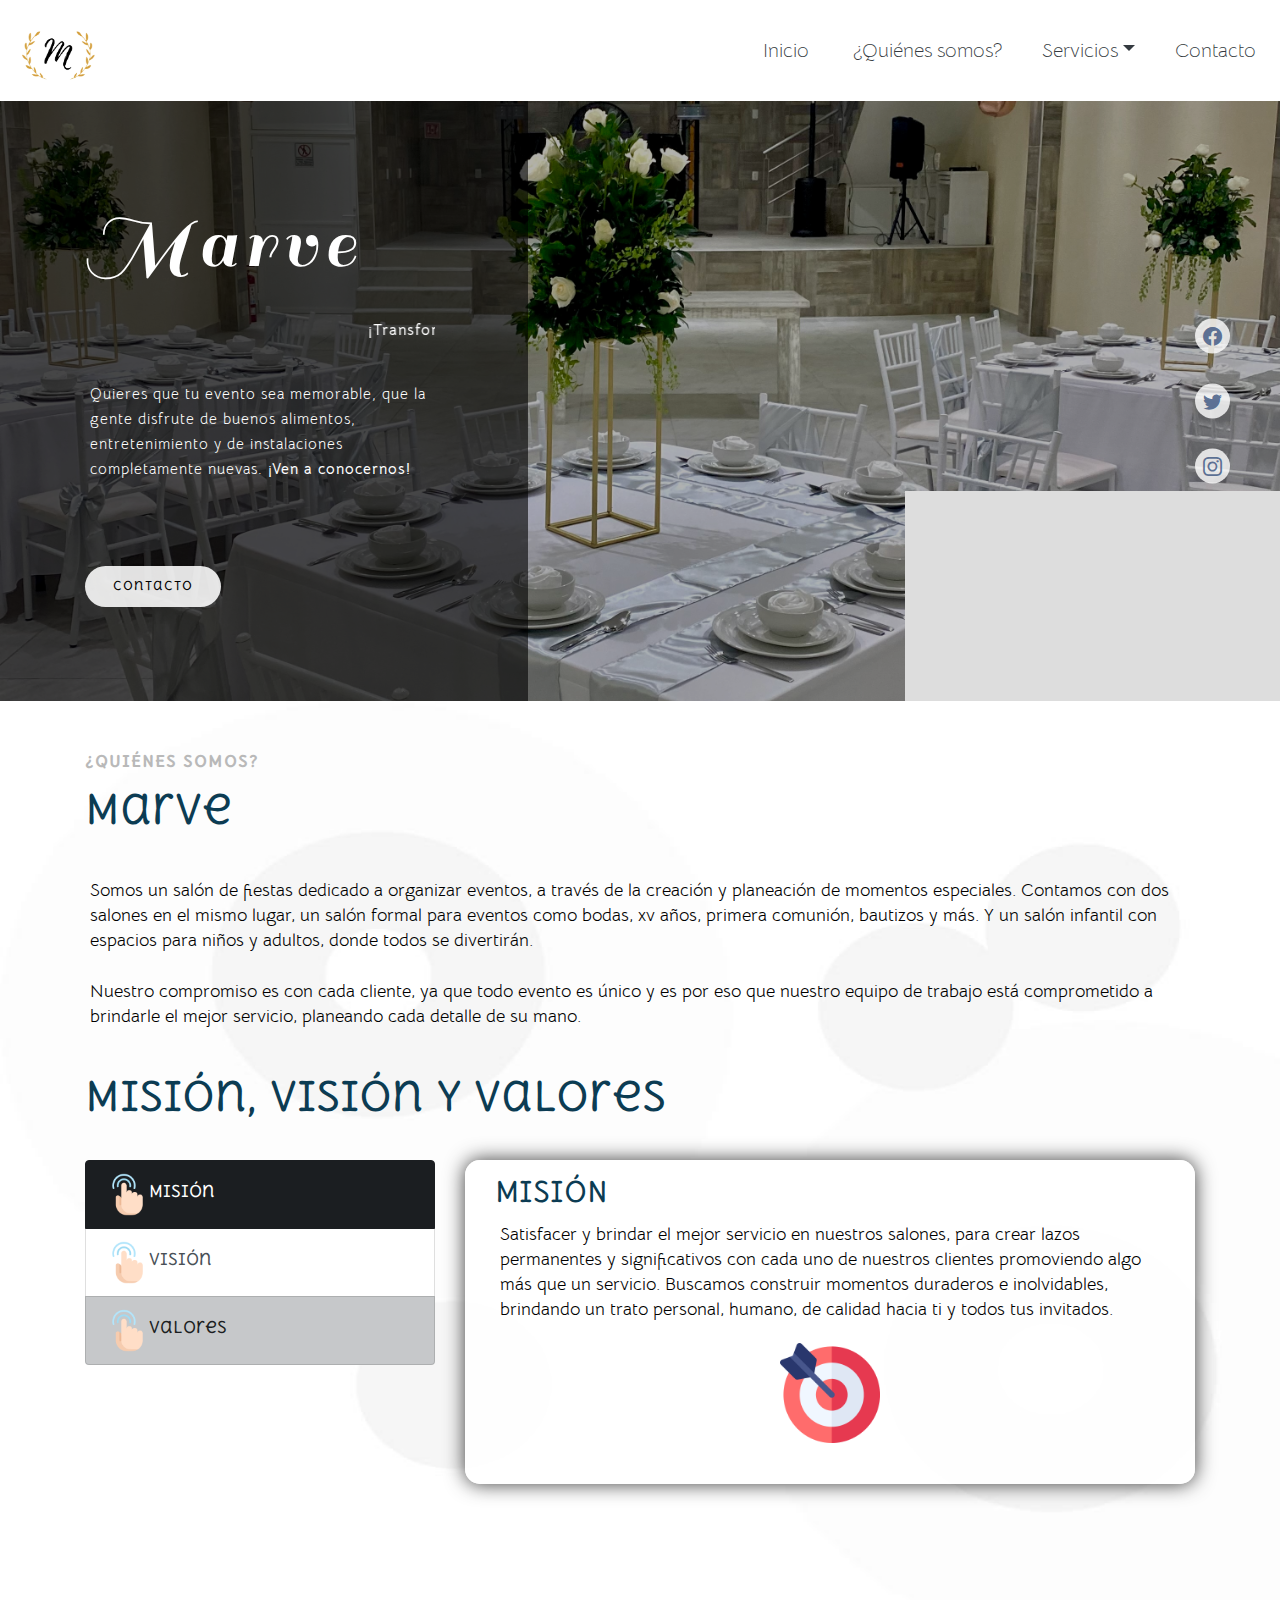
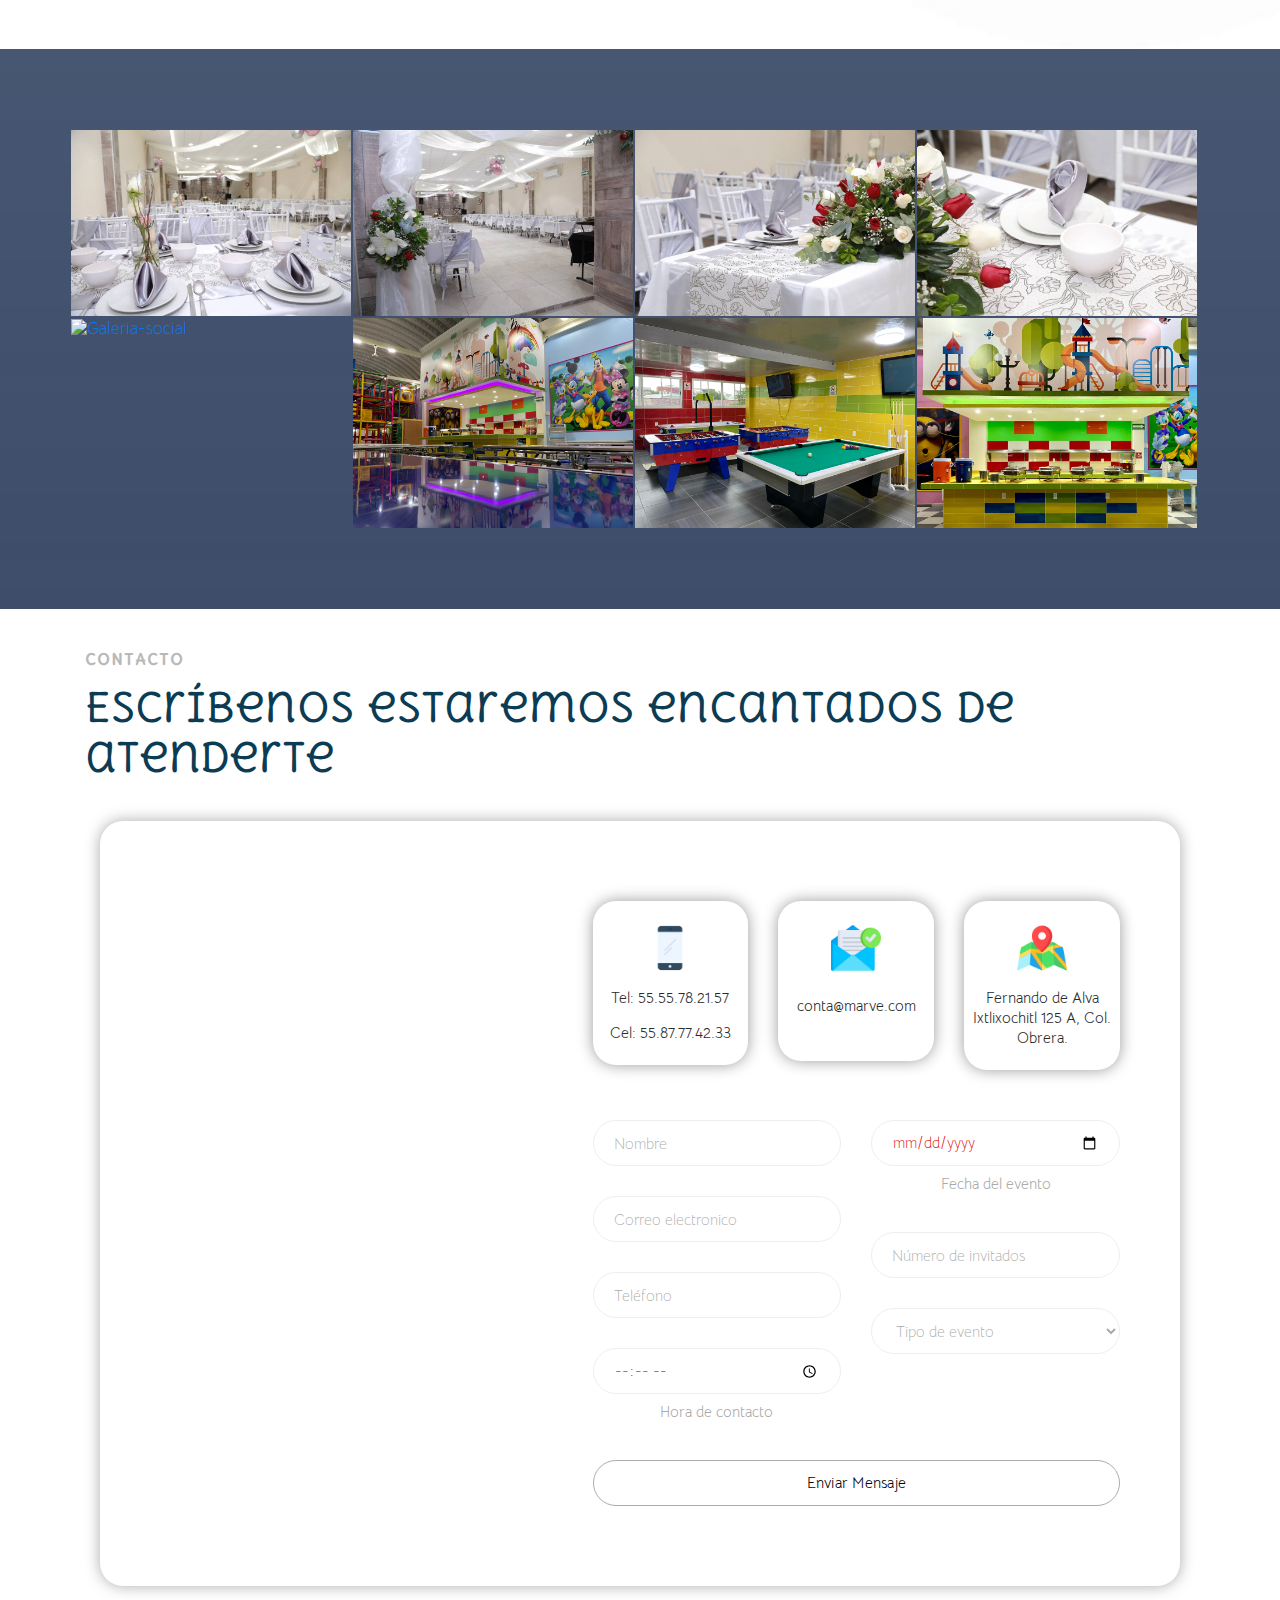
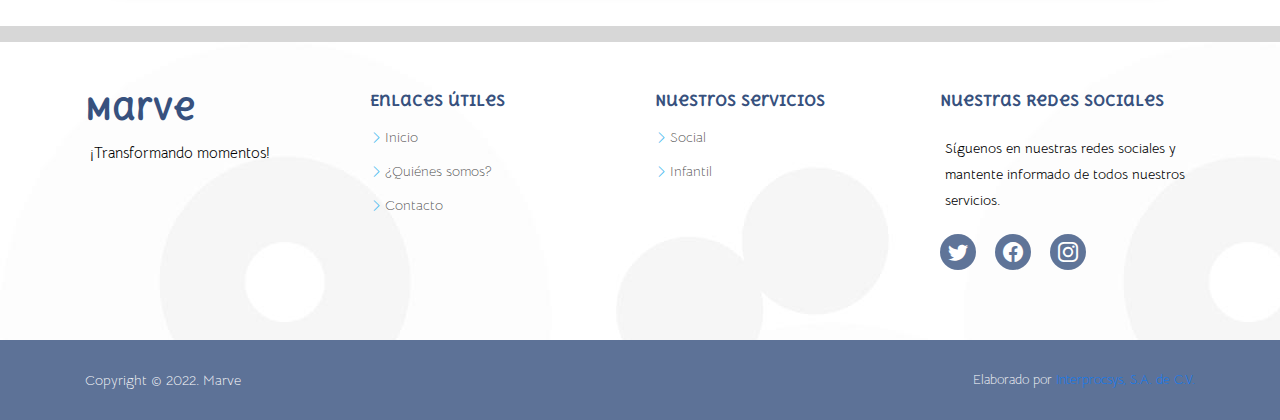
==== index.html @ a6e4fea1 "v1.0" ====
<!doctype html>
<html lang="en">
  <head>
    <!-- Required meta tags -->
    <meta charset="utf-8">
    <meta name="viewport" content="width=device-width, initial-scale=1, shrink-to-fit=no">
    <!-- Bootstrap CSS -->
    <link rel="stylesheet" href="https://maxcdn.bootstrapcdn.com/bootstrap/4.0.0/css/bootstrap.min.css" integrity="sha384-Gn5384xqQ1aoWXA+058RXPxPg6fy4IWvTNh0E263XmFcJlSAwiGgFAW/dAiS6JXm" crossorigin="anonymous">
    <!--CSS -->
    <link rel="stylesheet" href="./style.css" />
    <!-- Google Fonts -->
    <link href="https://fonts.googleapis.com/css2?family=Aldrich&family=Bellota+Text:ital,wght@1,300&display=swap" rel="stylesheet">
    <link href="https://fonts.googleapis.com/css2?family=Sail&display=swap" rel="stylesheet">
    <link href="https://fonts.googleapis.com/css2?family=Delius+Unicase&display=swap" rel="stylesheet">



    <!-- Iconos Bootstrap -->
  <link rel="stylesheet" href="https://cdn.jsdelivr.net/npm/bootstrap-icons@1.8.1/font/bootstrap-icons.css">

  <!-- Responsive CSS -->
  <link href="responsive.css" rel="stylesheet">

    <!-- favicon -->
    <link rel="shortcut icon" href="./images/logo_2.png">
  </head>
  <title>.:: MARVE SALONES DE EVENTOS ::.</title>
  <body>
         <!-- Empiza la home section -->
      <section  id="home">
<!-- Barra de navegación /sticky-top-->
          <div class="col-lg-12 ">
            <nav class="navbar fixed-top navbar-expand-lg">
                <a class="navbar-brand" href="#home"><img class="navbar-brand" src="images/logo_2.png" alt="logo"></a>
                <button class="navbar-toggler" type="button" data-toggle="collapse" data-target="#navbarSupportedContent" aria-controls="navbarSupportedContent" aria-expanded="false" aria-label="Toggle navigation">
                  <span class="navbar-toggler-icon text-dark"> <i class="bi bi-list"></i></span>
                </button>
                <div class="collapse navbar-collapse  " id="navbarSupportedContent">
                  <ul class="navbar-nav ml-auto ">
                    <li class="nav-item mx-0 mx-lg-1">
                      <a class="nav-link text-dark" href="#home">Inicio<span class="sr-only">(current)</span></a>
                    </li>
                    <li class="nav-item">
                      <a class="nav-link text-dark" href="#quienesomos">¿Qui&eacute;nes somos?</a>
                    </li>
                    <li class="nav-item dropdown">
                      <a class="nav-link dropdown-toggle text-dark" href="#" id="navbarDropdown" role="button" data-toggle="dropdown" aria-haspopup="true" aria-expanded="false">Servicios</a>
                      <div class="dropdown-menu" aria-labelledby="navbarDropdown">
                          <a class="dropdown-item" href="social.html">Social</a>
                          <a class="dropdown-item" href="infantil.html">Infantiles</a>
                      </div>
                  </li>
                      <li class="nav-item">
                        <a class="nav-link text-dark" href="#contacto">Contacto</a>
                      </li>
                      <!-- <li class="nav-item">
                        <a class="nav-link text-dark" href="#galeria">Galer&iacute;a</a>
                      </li>  -->
            
                  </ul>
                </div>
              </nav>
          </div>
    </div><br><br><br><br><br>

<!----------------------------
  HOME
------------------------------> 

<section class="marve-hero-area" id="home">
    <!-- redes sociales Info -->
    <div class="welcome-social-info">
        <a href="#"><i class="bi bi-facebook"></i> </a> 
        <a href="#"><i class="bi bi-twitter"></i></a>
        <a href="#"><i class="bi bi-instagram"></i></a>

    </div>
    <!-- Marve -->
        <div class="single-hero-slides bg-img" style="background-image: url(images//IMG_5023\ 2.JPG)">
            <div class="container h-100">
                <div class="row h-100 align-items-center">
                    <div class="col-11 col-md-6 col-lg-4">
                        <div class="hero-content">
                            <h2>Marve</h2>
                            <marquee>
                              <p class="mb-4"><b>¡Transformando momentos!</b></p>
                            </marquee>
                            <p>Quieres que tu evento sea memorable, que la gente disfrute de buenos alimentos, entretenimiento y de instalaciones completamente nuevas. <b>¡Ven a conocernos!</b></p>
                            <div class="btn-group">
                              <a href="#contacto" class="btn-get-started scrollto">Contacto</a> 
                            </div>
                        </div>
                    </div>
                </div>
            </div>
            <!-- Slider Nav -->
            <div class="hero-slides-nav bg-img" style="background-image: url(images/IMG_7229.JPG);" id="quienesomos"></div>
        </div>
</section>
<!-- ****** End Marve ****** -->


<!----------------------------
  ¿QUIENES SOMOS?
------------------------------>

<section class="about-page spad">
  <div class="hero-container container">
    <div class="row">
          <div class="col-lg-12 col-md-12">
              <div class="about__text about__page__text">
                  <div class="section-title">
                    <span>¿Quiénes Somos?</span>
                      <h2>Marve
                      </h2>
                  </div>
                  <div class="about__para__text">
                      <p>Somos un salón de fiestas dedicado a organizar eventos, a través de la creación y planeación de momentos especiales. Contamos con dos salones en el mismo lugar, un salón formal para eventos como bodas, xv años, primera comunión, bautizos y más. Y un salón infantil con espacios para niños y adultos, donde todos se divertirán.</p>
                      <p>
                        Nuestro compromiso es con cada cliente, ya que todo evento es único y es por eso que nuestro equipo de trabajo está comprometido a brindarle el mejor servicio, planeando cada detalle de su mano.
                        </p>
                    </div>
              </div><br>
              <div class="section-title">
                <h2>Misión, Visión y Valores
                </h2>
            </div>
        
          </div>
                      <div class="col-lg-12 col-md-12 col-sm-12">
                          <div class="services__item">
                              <div class="row">
                                <div class="col-4">
                                  <div class="list-group" id="list-tab" role="tablist">
                                    <a class="list-group-item list-group-item-action active list-group-item-dark" id="list-profile-list" data-toggle="list" href="#list-profile" role="tab" aria-controls="profile"><img class="img-about" src="images/Quienes somos/3162533.png">Misión </a>
                                    <a class="list-group-item list-group-item-action" id="list-messages-list" data-toggle="list" href="#list-messages" role="tab" aria-controls="messages"><img class="img-about" src="images/Quienes somos/3162533.png">Visión</a>
                                    <a class="list-group-item list-group-item-action list-group-item-dark" id="list-settings-list" data-toggle="list" href="#list-settings" role="tab" aria-controls="settings"> <img class="img-about" src="images/Quienes somos/3162533.png">Valores</a>
                                  </div>
                                </div>
                                <div class="col-8">
                                  <div class="tab-content" id="nav-tabContent">
                                    <div class="tab-pane fade show active" id="list-profile" role="tabpanel" aria-labelledby="list-profile-list"><h2>MISIÓN</h2><p> Satisfacer y brindar el mejor servicio en nuestros salones, para crear lazos permanentes y significativos con cada uno de nuestros clientes promoviendo algo más que un servicio. Buscamos construir momentos duraderos e inolvidables, brindando un trato personal, humano, de calidad hacia ti y todos tus invitados.</p><img class="img-info" src="images/Quienes somos/Misión.png"></p></div>
                                    <div class="tab-pane fade" id="list-messages" role="tabpanel" aria-labelledby="list-messages-list"><h2>VISIÓN</h2><p>Colocar nuestro negocio como uno de los salones de eventos de mayor reconocimiento de la zona, con un crecimiento continuo y desarrollo continuó, otorgando la mejor calidad en nuestros servicios.</p><img class="img-info" src="images/Quienes somos/Visión.png"></p></div>
                                    <div class="tab-pane fade" id="list-settings" role="tabpanel" aria-labelledby="list-settings-list"><h2>VALORES</h2><p>Es nuestra parte primordial y siempre teniéndolos presentes para la satisfacción del cliente brindándole en todo momento nuestros principios, los cuales son:
                                      <ul>
                                        <li>Honestidad.</li>
                                        <li>Innovación</li>
                                        <li>Compromiso</li>
                                        <li>Respeto</li>
                                      </ul>
                                      <img class="img-info" src="images/Quienes somos/Valores.png"></p>
                                    </div>
                                  </div>
                                </div>
                              </div>
                          </div>
                      </div>
                      
                  </div>
              </div>
          </div>
      </div>
  </div>
</section>
           <!----------------------------
            GALERIA DE IMAGENES      
      ------------------------------>
            <section id="ctas" class="ctas">
              <div class="container">
                <div class="row">
                  
              <div class="img">
              <a target="_blank" href="images/Galería social/Galería_3.jpg" width="600" height="400">
                <img src="images/Galería social/Galería_3.jpg" alt="Galeria-social" >
              </a>
            </div>
            
            <div class="img">
              <a target="_blank" href="images/Galería social/Galería_4.jpg" width="600" height="400">
                <img src="images/Galería social/Galería_4.jpg" alt="Galeria-social" >
              </a>
            </div>
            
            <div class="img">
              <a target="_blank" href="images/Galería social/Galería_1.jpg" width="600" height="400">
                <img src="images/Galería social/Galería_1.jpg" alt="Galeria-socia" >
              </a>
            </div>
            
            <div class="img">
              <a target="_blank" href="images/Galería social/Galería_2.jpg" width="600" height="400">
                <img src="images/Galería social/Galería_2.jpg" alt="Galeria-social"  >
              </a>
            </div>
            
            <div class="img">
              <a target="_blank" href="images/kids/Galería_3.JPG">
                <img src="images/kids/Galería_3.JPG" alt="Galeria-social" >
              </a>
            </div>
            
            <div class="img">
              <a target="_blank" href="images/kids/Galería_4.JPG">
                <img src="images/kids/Galería_4.JPG" alt="Galeria-social" >
              </a>
            </div>
            
            <div class="img">
              <a target="_blank" href="images/kids/Galería_5.JPG">
                <img src="images/kids/Galería_5.JPG" alt="Galeria-social" >
              </a>
            </div>
            
            <div class="img">
              <a target="_blank" href="images/kids/Galería_7.JPG">
                <img src="images/kids/Galería_7.JPG" alt="Galeria-social" id="contacto" >
              </a>
            </div>

            </section><br><br>
            <!-- End Cta Section -->


<!----------------------------
  CONTACTO 
------------------------------>

<section >
  <div class="contact-us section">

    <div class="container">
      <div class="row">
          <div class="col-lg-12 col-md-12">
              <div class="about__text about__page__text">
                  <div class="section-title">
                    <span>Contacto</span>
                      <h2>Escríbenos estaremos encantados de atenderte
                      </h2>
                  </div></div>
      
      <div class="col-lg-12 wow fadeInUp" data-wow-duration="0.5s" data-wow-delay="0.25s">
        <form id="contact" action="" method="post">
          <div class="row">
            <div class="col-lg-5">
              <div id="map">
                <iframe src="https://www.google.com/maps/embed?pb=!1m14!1m8!1m3!1d15051.338320625704!2d-99.1367501!3d19.419552!3m2!1i1024!2i768!4f13.1!3m3!1m2!1s0x0%3A0x18754e8148a56e81!2sSal%C3%B3n%20Marve!5e0!3m2!1ses-419!2smx!4v1647029305406!5m2!1ses-419!2smx" width="100%" height="636px" frameborder="0" style="border:0" allowfullscreen ></iframe>
              </div>
            </div>
            <div class="col-lg-7">
              <div class="fill-form">
                <div class="row">
                  <div class="col-lg-4">
                    <div class="info-post">
                      <div class="icon">
                        <img src="images/Contacto/celular.png">
                        <a>Tel: 55.55.78.21.57</a>
                        <a href="#">Cel: 55.87.77.42.33</a>

                      </div>
                    </div>
                  </div>
                  <div class="col-lg-4">
                    <div class="info-post">
                      <div class="icon">
                        <img src="images/Contacto/correo.png" alt="">
                        <p><a href="mailto:contact@marve.com">conta@marve.com</a></p>
                      </div>
                    </div>
                  </div>
                  <div class="col-lg-4">
                    <div class="info-post">
                      <div class="icon">
                        <img src="images/Contacto/ubicacion.png" alt="">
                        <a>Fernando de Alva Ixtlixochitl 125 A, Col. Obrera.</a>
                      </div>
                    </div>
                  </div>
                  <div class="col-lg-6">
                    <fieldset>
                      <input type="name" name="name" id="name" placeholder="Nombre" autocomplete="on" required>
                    </fieldset>
                    <fieldset>
                      <input type="text" name="email" id="email" pattern="[^ @]*@[^ @]*" placeholder="Correo electronico" required="">
                    </fieldset>
                    <fieldset>
                      <input type="tel" name="tel" id="tel" placeholder="Teléfono" autocomplete="on" required>
                    </fieldset>
                    <fieldset>
                      <input type="time" name="time" id="time" required>
                      <label>Hora de contacto </label> 
                    </fieldset>
                  </div>
                  <div class="col-lg-6">
                    <fieldset>                
                        <input type="date" name="date" id="date"  required>
                       <label>Fecha del evento </label> 
                    </fieldset>
                    <fieldset>
                      <input type="number" name="number" id="numbre" placeholder="Número de invitados"  min="10" max="500" autocomplete="on" required>
                    </fieldset>
                    <fieldset>
                      <select name="evento">
                        <!-- Opciones de la lista -->
                        <option value="0" selected>Tipo de evento</option>
                        <option value="1">Social</option> 
                        <option value="2">Infantil</option>
                      </select>                    </fieldset>
                  </div>
                  <div class="col-lg-12">
                    <fieldset>
                      <button type="submit" id="form-submit" class="main-button ">Enviar Mensaje</button>
                    </fieldset>
                  </div>
                </div>
              </div>
            </div>
          </div>
        </form>
      </div>
    </div>
  </div>
</div>
</section><br><br>
<!--  Contacto end-->



<section id="cinta" class="cinta">
</section>


    <!-- ======= Footer ======= -->
    <footer id="footer">
  
      <div class="footer-top">
        <div class="container">
          <div class="row">
  
            <div class="col-lg-3 col-md-6 footer-contact">
              <h3>Marve</h3>
              <p>
                ¡Transformando momentos!
              </p>
            </div>
  
            <div class="col-lg-3 col-md-6 footer-links">
              <h4>Enlaces útiles</h4>
              <ul>
                <li><i class="bi bi-chevron-right"></i> <a href="#">Inicio</a></li>
                <li><i class="bi bi-chevron-right"></i> <a href="#">¿Quiénes somos?</a></li>
                <li><i class="bi bi-chevron-right"></i> <a href="#">Contacto</a></li>
              </ul>
            </div>
  
            <div class="col-lg-3 col-md-6 footer-links">
              <h4>Nuestros Servicios</h4>
              <ul>
                <li><i class="bi bi-chevron-right"></i> <a href="social.html">Social</a></li>
                <li><i class="bi bi-chevron-right"></i> <a href="infantil.html">Infantil</a></li>
              </ul>
            </div>
  
            <div class="col-lg-3 col-md-6 footer-links">
              <h4>Nuestras Redes Sociales</h4>
              <p><small>Síguenos en nuestras redes sociales y mantente informado de todos nuestros servicios.</small></p>
              <div class="social-links mt-1">
                <a href="#" class="twitter"><i class="bi bi-twitter"></i></a>
                <a href="#" class="facebook"><i class="bi bi-facebook"></i></a>
                <a href="#" class="instagram"><i class="bi bi-instagram"></i></a>
              </div>
            </div>
  
          </div>
        </div>
      </div>
  
      <div class="container footer-bottom clearfix">
        <div class="copyright">
          Copyright &copy; 2022. Marve
        </div>
        <div class="credits">
          Elaborado por <a href="http://www.interprocsys.com" target="_blank">Interprocsys, S.A. de C.V.
        </div>     
      
      </div>
    </footer>

<!-- Final footer-->

    <!-- Optional JavaScript -->
    <!-- jQuery first, then Popper.js, then Bootstrap JS -->
    
    <script src="https://code.jquery.com/jquery-3.2.1.slim.min.js" integrity="sha384-KJ3o2DKtIkvYIK3UENzmM7KCkRr/rE9/Qpg6aAZGJwFDMVNA/GpGFF93hXpG5KkN" crossorigin="anonymous"></script>
    <script src="https://cdnjs.cloudflare.com/ajax/libs/popper.js/1.12.9/umd/popper.min.js" integrity="sha384-ApNbgh9B+Y1QKtv3Rn7W3mgPxhU9K/ScQsAP7hUibX39j7fakFPskvXusvfa0b4Q" crossorigin="anonymous"></script>
    <script src="https://maxcdn.bootstrapcdn.com/bootstrap/4.0.0/js/bootstrap.min.js" integrity="sha384-JZR6Spejh4U02d8jOt6vLEHfe/JQGiRRSQQxSfFWpi1MquVdAyjUar5+76PVCmYl" crossorigin="anonymous"></script>
    <!-- Bootstrap core JS-->
    <script src="https://cdn.jsdelivr.net/npm/bootstrap@5.1.0/dist/js/bootstrap.bundle.min.js"></script>

</body>
  
</html>
---- style.css ----
body { 
  font-family: 'Bellota Text', cursive;
  font-weight: 200;
  line-height:1.2em;
  font-size:17px;
  line-height:20px;
  
}

p {
  padding: 5px;
  font-weight: 500;
  color: #000000;
  font-family: 'Bellota Text', cursive;
  font-size:18px;
  line-height : 25px;
}



/* 
---------------------------------------------
Barra de navegación
--------------------------------------------- 
*/
.nav-link {
  margin-left: 1.5rem;    
}

.nav-link:hover {
  border-radius: 50px;
  background-color: rgba(55, 81, 126, 0.397);
}

.navbar {
min-height: 5rem;
background-color: #ffffff;
font-size: 20px;
}

.navbar-brand {
  width: 85px;
  height: 85px;
}


/*End - Barra de navegación*/


/* 
---------------------------------------------
Home
--------------------------------------------- 
*/

/* Fondo imagen */
.bg-img {
  background-position: center center;
  background-size: cover;
}

/* Redes sociales */
.welcome-social-info {
font-size: 19px;
width: auto;
height: auto;
position: absolute;
top: 50%;
right: 50px;
z-index: 99;
display: -webkit-box;
display: -ms-flexbox;
display: flex;
-webkit-box-orient: vertical;
-webkit-box-direction: normal;
-ms-flex-direction: column;
flex-direction: column;
-webkit-transform: translateY(-50%);
transform: translateY(-50%)

}

.welcome-social-info > a {
margin-bottom: 30px;
display: inline-block;
background: #ffffffce;
color: rgba(55, 81, 126, 0.8);
line-height: 1;
padding: 8px 0;
border-radius: 50%;
text-align: center;
width: 35px;
height: 35px;

}

.welcome-social-info > a:last-child {
margin-bottom: 0;
}

/* Texto en imagenes */

.marve-hero-area {
  width: 100%;
  position: relative;
  z-index: 1;
  background-position: center center;
  background-size: cover;
  overflow-x: hidden;
}

/* slides-index:home */
.single-hero-slides {
  position: relative;
  z-index: 1;
  height: 600px;
}

/* slides-index:infantil */
.single-hero-slides2 {
  position: relative;
  z-index: 1;
  height: 350px;
}

/* slides-index:social*/
.single-hero-slides4 {
  position: relative;
  z-index: 1;
  height: 350px;
}

/* slides-index:home */
.single-hero-slides:after {
  position: absolute;
  width: calc(50% - 112px);
  background-color: rgba(0, 0, 0, 0.6);
  height: 100%;
  top: 0;
  left: 0;
  content: '';
  z-index: -1;
}

.single-hero-slides:before {
  width: 100%;
  height: 100%;
  position: absolute;
  z-index: -1;
  content: '';
  background-color: rgba(0, 0, 0, 0.3);
  top: 0;
  left: 0;
}

/* slides-index:infantil */
.single-hero-slides2:after {
  position: absolute;
  width: calc(60% - 112px);
  background-image: linear-gradient(
        to right,
        rgba(255, 68, 0, 0.596),
        rgba(255, 166, 0, 0.589),
        rgba(255, 217, 0, 0.678),
        rgba(144, 238, 144, 0.664),
        rgba(0, 255, 255, 0.651),
        rgba(30, 143, 255, 0.658),
        rgba(147, 112, 216, 0.705),
        rgba(255, 105, 180, 0.705),
        rgba(255, 68, 0, 0.685));
  height: 100%;
  top: 0;
  left: 0;
  content: '';
  z-index: -1;
}


.single-hero-slides2:before {
  width: 100%;
  height: 100%;
  position: absolute;
  z-index: -1;
  content: '';
  background-color: rgba(0, 0, 0, 0.418);
  top: 0;
  left: 0;
}


/* slides-index:social */
.single-hero-slides4:after {
  position: absolute;
  width: calc(60% - 112px);
  background-color: rgba(0, 0, 0, 0.61);
  height: 100%;
  top: 0;
  left: 0;
  content: '';
  z-index: -1;
}

.single-hero-slides4:before {
  width: 100%;
  height: 100%;
  position: absolute;
  z-index: -1;
  content: '';
  background-color: rgba(0, 0, 0, 0.527);
  top: 0;
  left: 0;
}

/* Tamaño titulo*/

.hero-content h2 {
  font-size: 80px;
  color: #fff;
  margin-bottom: 20px;
  font-family: 'Sail', cursive;    
  letter-spacing: 7px;

}

.hero-contentkids h2 {
  font-size: 80px;
  color: rgb(247, 247, 247);
  margin-bottom: 20px;
  font-family: 'Rampart One', cursive;
  letter-spacing: 7px;
  font-weight: bold;

}

.hero-contentquienes h2 {
  font-size: 65px;
  color: rgb(247, 247, 247);
  margin-bottom: 20px;
  font-family: 'Sail', cursive;    
  letter-spacing: 7px;

}

.hero-contentquienes  p {
  font-size: 15px;
  color: rgb(247, 247, 247);
  margin-bottom: 20px;
  letter-spacing: 7px;
}


.hero-contentkids  p {
  font-size: 15px;
  color: rgb(247, 247, 247);
  margin-bottom: 20px;
  letter-spacing: 7px;
}

.hero-contentpaquetekids h2 {
  font-size: 55px;
  color: rgb(247, 247, 247);
  margin-bottom: 20px;
  font-family: 'Rampart One', cursive;
  letter-spacing: 7px;
}

.hero-contentpaquetekids p {
  font-size: 15px;
  color: rgb(247, 247, 247);
  margin-bottom: 20px;
  letter-spacing: 7px;
}

.hero-contentpaquetesocial h2 {
  font-size: 55px;
  color: rgb(247, 247, 247);
  margin-bottom: 20px;
  font-family: 'Sail', cursive;
  letter-spacing: 7px;
}

.hero-contentpaquetesocial p {
  font-size: 15px;
  color: rgb(247, 247, 247);
  margin-bottom: 20px;
  letter-spacing: 7px;
}



/* Tamaño parrafo*/

.hero-content p {
  font-size: 15px;
  color: #fff;
  margin-bottom: 70px;
  font-family: 'Bellota Text', cursive;
    letter-spacing: 1px;

}

.section-titlekids p {
  padding: 12px;
  font-weight: 500;
  color: #000000;
  font-family: 'Bellota Text', cursive;
  font-size:19px;
  line-height : 25px;
}

.section-title span {
	color: #b9b9b9;
	font-size: 16px;
	font-weight: 600;
	text-transform: uppercase;
	letter-spacing: 1px;
	display: block;
	margin-bottom: 12px;
}


.hero-slides-nav {
  width: 375px;
  height: 210px;
  background-color: #ddd;
  position: absolute;
  bottom: 0;
  right: 0;
  z-index: 9;
}

.hero-slides-nav:after {
  position: absolute;
  width: 100%;
  font-family: 'Bellota Text', cursive;
  height: 100%;
  top: 0;
  left: 0;
  content: '';
  z-index: -1;
}


/* Botones contacto */

.btn-get-started {
  font-family: 'Delius Unicase', cursive;
  font-weight: 500;
  font-size: 12px;
  letter-spacing: 1px;
  display: inline-block;
  padding: 10px 28px 11px 28px;
  border-radius: 50px;
  transition: 0.5s;
  margin: 10px 0 0 0;
  color: rgb(0, 0, 0);
  background: rgba(255, 255, 255, 0.877);
}


.btn-get-started:hover {
  background: rgba(55, 81, 126, 0.8);
  color: rgb(255, 255, 255);

}

@media (max-width: 575px) {
 .btn-get-started {
    font-size: 16px;
    padding: 10px 24px 11px 24px;
  }
}

.btn-watch-video {
  font-size: 16px;
  display: flex;
  align-items: center;
  transition: 0.5s;
  margin: 10px 0 0 25px;
  color: #fff;
  line-height: 1;
}

.btn-watch-video i {
  line-height: 0;
  color: #fff;
  font-size: 32px;
  transition: 0.3s;
  margin-right: 8px;
}

.btn-watch-video:hover i {
  color: #47b2e4;
}


/* End home*/



/* 
---------------------------------------------
¿quienes somos?
--------------------------------------------- 
*/

.section-title {
	margin-bottom: 40px;
  /* ORIGINAL font-family: 'Aldrich', sans-serif;*/
  font-family: 'Delius Unicase', cursive;
}

.list-group {
  font-family: 'Delius Unicase', cursive;
  font-size: 16px;
}

#nav-tabContent h2{
  font-family: 'Delius Unicase', cursive;
  font-size: 28px;
  color: #0c3c53;

}

.section-title h2 {
	font-size: 40px;
	 /* ORIGINAL color: #000000;*/
  color: #0c3c53;
	line-height: 50px;
	/*text-transform: uppercase;*/

}

.section-titlekids h2 {
	font-size: 50px;
  color: #0c3c53;
	line-height: 50px;
font-family: 'Rampart One', cursive;
}

.section-titlekidspaquete h2 {
	font-size: 50px;
  color: #000000;
	line-height: 50px;
font-family: 'Rampart One', cursive;

}

.section-titlepaquetesocial h2 {
	font-size: 50px;
  color: #0c3c53;
  line-height: 50px;
  font-family: 'Sail', cursive;
}

.about {
	padding-top: 120px;
	padding-bottom: 165px;
	overflow: hidden;
  
}

.hero-container {
  display: flex;
  padding-top: 50px;
  padding-bottom: 75px;
}

.about-page {
	padding-bottom: 90px;
  width: 100%;
  height: 400px;
  background: url(images/slider-right-dec.jpg);
  background-repeat: no-repeat;
  background-size: 100% 100%;
  height: auto;
 /*  background-color: #ffffff;
font-family: 'Bellota Text', cursive;
font-weight: 700;
color: var(--color-light);
letter-spacing: .05rem;
border-top: 50px solid #85A6A0;*/
  
}

/* Mision, vision valores*/
.tab-pane{
  background-color: rgba(255, 255, 255, 0.856);
  overflow: hidden;
  opacity: 0;
  list-style: none;
  border-radius: 15px;
  box-shadow: 0px 0px 20px rgba(0, 0, 0, 0.767);
  padding-right: 30px;
  padding-left: 30px;
  padding-top: 15px;
  padding-bottom: 15px;
  }

.img-about {
  width: 14%;
  height: 14%;
}

.img-info {
  width: 15%;
  height: 15%;
  display:block;
margin:auto;
}

/* end ¡quienes somos*/


/*
---------------------------------------------
Galería de imagenes
--------------------------------------------- 
*/
div.img {
  margin: 1px;
  float: left;
  width: 100%;
  max-width: 280px;
  height: auto;
}	


div.img:hover {
  padding: 10px;

}

img { width: 100%};

/* end galeria*/



/* 
---------------------------------------------
contact
--------------------------------------------- 
*/

.contact-us {
  padding-top: 130px;
}

.contact-us .section-heading .line-dec {
  margin: 0 auto;
}


form#contact {
  box-shadow: 0px 0px 15px rgba(0, 0, 0, 0.336);
  position: relative;
  background-color: #fff;
  border-radius: 23px;
  text-align: center;
  
}

form#contact #map iframe {
  border-top-left-radius: 23px;
  border-bottom-left-radius: 23px;
  margin-bottom: -7px;
  position: relative;
  z-index: 2;
}

.fill-form {
  padding: 80px 60px 80px 30px;
}

.fill-form .info-post {
  margin-bottom: 20px;
}

.fill-form .icon {
  text-align: center;
  box-shadow: 0px 0px 15px rgba(0, 0, 0, 0.397);
  border-radius: 23px;
  padding: 22px 8px;
}

.fill-form .icon img {
  max-width: 50px;
  display: block;
  margin: 0 auto;
}

.fill-form .icon a {
  margin-top: 15px;
  display: inline-block;
  font-size: 15px;
  font-weight: 500;
  color: #2a2a2a;
  transition: all .3s;
}

.fill-form .icon:hover a {
  color: #fe664e;
}

form#contact input {
  width: 100%;
  height: 46px;
  background-color: transparent;
  border: 1px solid #eee;
  outline: none;
  font-size: 15px;
  font-weight: 300;
  color: #dd0000;
  padding: 0px 20px;
  border-radius: 23px;
  margin-top: 30px;
}


form#contact select {
  width: 100%;
  height: 46px;
  background-color: transparent;
  border: 1px solid #eee;
  outline: none;
  font-size: 15px;
  font-weight: 300;
  color: #aaa;
  padding: 0px 20px;
  border-radius: 23px;
  margin-top: 30px;
}

form#contact input::placeholder {
  color: #aaa;
}


form#contact textarea::placeholder {
  color: #aaa;
}

form#contact button {
  display: inline-block;
  background-color: #fff;
  font-size: 15px;
  font-weight: 400;
  color: #000000;
  margin-top: 30px;
  width: 100%;
  text-transform: capitalize;
  padding: 12px 25px;
  border-radius: 23px;
  letter-spacing: 0.25px;
  border: 1px solid #acacac;
  transition: all .3s;
  outline: none;
}

form#contact button:hover {
  background-color: #3782b493 !important;
  color: rgba(255, 255, 255, 0.918)!important;
}



label {
  font-family: 'Bellota Text', cursive;
  display: inline-block;
  font-size: 15px;
  font-weight: 400;
  color: #aaa;
  margin-top: 8px;
  width: 100%;

}


@media (max-width: 767px) {
  form#contact {
    padding: 30px;
  }
}


/*end Contacto/*



/* 
---------------------------------------------
contact - ARma tu paquete kids y social 
--------------------------------------------- 
*/

.fill-form .iconpaquete {
  text-align: center;
  box-shadow: 0px 0px 15px rgba(0, 0, 0, 0.1);
  border-radius: 23px;
  padding: 22px 8px;
  padding-bottom: 0.2%;
  background-image: linear-gradient(
    to right,
    rgba(255, 68, 0, 0.596),
    rgba(255, 166, 0, 0.589),
    rgba(255, 217, 0, 0.678),
    rgba(144, 238, 144, 0.664),
    rgba(0, 255, 255, 0.651),
    rgba(30, 143, 255, 0.658),
    rgba(147, 112, 216, 0.705),
    rgba(255, 105, 180, 0.705),
    rgba(255, 68, 0, 0.685));  transition: 0.5s;  
}

.fill-form .iconpaquetesocial {
  text-align: center;
  box-shadow: 0px 0px 15px rgba(0, 0, 0, 0.5);
  border-radius: 23px;
  padding: 22px 8px;
  padding-bottom: 0.2%;
}

.fill-form .iconpaquete img {
  max-width: 110px;
  display: block;
  margin: 0 auto;
  padding-bottom: 25px;
}

.fill-form .iconpaquetesocial img {
  max-width: 110px;
  display: block;
  margin: 0 auto;
  padding-bottom: 25px;
}



form#armatupaquete {
  box-shadow: 0px 0px 15px rgba(0, 0, 0, 0.521);
  position: relative;
  background-color: rgb(255, 255, 255);
  border-radius: 23px;
  text-align: center;
}

form#armatupaquete #map iframe {
  border-top-left-radius: 23px;
  border-bottom-left-radius: 23px;
  margin-bottom: -7px;
  position: relative;
  z-index: 2;
}



form#armatupaquete input {
  width: 100%;
  height: 40px;
  background-color: transparent;
  border: 2px solid rgb(238, 238, 238);
  outline: none;
  font-size: 18px;
  font-weight: 300;
  color: rgba(55, 81, 126, 0.8);
  padding: 0px 20px;
  border-radius: 23px;
  margin-top: 30px;
}



form#armatupaquete input::placeholder {
  color: rgb(170, 170, 170);
}


form#armatupaquetetextarea::placeholder {
  color: rgb(138, 138, 138);
}

form#armatupaquete button {
  display: inline-block;
  background-color: #fff;
  font-size: 18px;
  font-weight: 400;
  color: #000000;
  margin-top: 30px;
  width: 100%;
  text-transform: capitalize;
  padding: 12px 25px;
  border-radius: 23px;
  letter-spacing: 0.25px;
  border: 1px solid #4eb8fe93;
  transition: all .3s;
  outline: none;
  font-weight: bold;
}

form#armatupaquete button:hover {
  background-color: rgba(55, 81, 126, 0.8) !important;
  color: #fff!important;
  
}


.labelpaquetekids {
  font-family: 'Comic Neue', cursive;
  font-size: 17px;
  color: rgba(3, 3, 3, 0.897);
  margin-top: 8px;
  width: 100%;
  padding-top: 18px;
  font-weight: bold;
}

.labelpaquetesocial {
  font-size: 16px;
  color: rgba(3, 3, 3, 0.897);
  margin-top: 8px;
  width: 100%;
  padding-top: 18px;
  font-weight: bold;
}

.titulospaquetes {
  font-family: 'Rampart One', cursive;
  font-size: 25px;
  color: #0c3c53;
  margin-top: 8px;
  width: 100%;
  padding-top: 18px;
  font-weight: bold;
}

.titulospaquetesocial {
  font-size: 28px;
  font-family: 'Sail', cursive;
  color: #0c3c53;
  margin-top: 8px;
  width: 100%;
  padding-top: 18px;
  letter-spacing: 1px;
  font-weight: bold;
}

.radioimagen {
  max-width: 60px;
  display: block;
  margin: 0 auto;
  padding-top: 10px;
}

@media (max-width: 767px) {
  form#armatupaquete {
    padding: 30px;
  }
}





/*--------------------------------------------------------------
# Footer background: rgb(224, 224, 224); 
--------------------------------------------------------------*/
#footer {
  font-size: 14px;
  background: #37517ece;
}

.footer-logo
{
  width: 150px;
  height: 120px;
}

#footer .footer-top {
  padding: 50px 0 30px 0;
  background: url(images/slider-right-dec.jpg);
}

#footer .footer-top .footer-contact {
  margin-bottom: 30px;
}

#footer .footer-top .footer-contact h3 {
  font-size: 30px;
  margin: 0 0 10px 0;
  padding: 2px 0 2px 0;
  line-height: 1;
  /*text-transform: uppercase;*/
  font-weight: 600;
  color: #37517e;
  font-family: 'Delius Unicase', cursive;
}

#footer .footer-top .footer-contact p {
  font-size: 15px;
  line-height: 24px;
  margin-bottom: 0;
  color: rgb(0, 0, 0);
  
}

#footer .footer-top h4 {
  font-size: 15px;
  font-weight: bold;
  color: #37517e;
  position: relative;
  padding-bottom: 12px;
  font-family: 'Delius Unicase', cursive;

}

#footer .footer-top .footer-links {
  margin-bottom: 40px;
}

#footer .footer-top .footer-links ul {
  list-style: none;
  padding: 0;
  margin: 0;
}

#footer .footer-top .footer-links ul i {
  padding-right: 2px;
  color: #51bdf0;
  font-size: 13px;
  line-height: 1;
}

#footer .footer-top .footer-links ul li {
  padding: 10px 0;
  display: flex;
  align-items: center;
}

#footer .footer-top .footer-links ul li:first-child {
  padding-top: 0;
}

#footer .footer-top .footer-links ul a {
  color: #4b4a4a;
  transition: 0.3s;
  display: inline-block;
  line-height: 1;
}

#footer .footer-top .footer-links ul a:hover {
  text-decoration: none;
  color: #47b2e4;
}

#footer .footer-top .social-links a {
  font-size: 20px;
  display: inline-block;
  background: rgba(55, 81, 126, 0.8);
  color: #fff;
  line-height: 1;
  padding: 8px 0;
  margin-right: 15px;
  border-radius: 50%;
  text-align: center;
  width: 36px;
  height: 36px;
}

#footer .footer-top .social-links a:hover {
  background: #209dd8;
  color: #fff;
  text-decoration: none;
}

#footer .footer-bottom {
  padding-top: 30px;
  padding-bottom: 30px;
  color: #fff;
}

#footer .copyright {
  float: left;
}

#footer .credits {
  float: right;
  padding-left: .5rem;
  font-size: 13px;
  color: #fffefe;
}

@media (max-width: 768px) {
  #footer .footer-bottom {
    padding-top: 20px;
    padding-bottom: 20px;
  }
  #footer .copyright, #footer .credits {
    text-align: center;
    float: none;
  }
  #footer .credits {
    padding-top: 4px;
  }
}






/*---------------------
  Member Section  ---- SERVICIOS PAQUETES
-----------------------*/

.member-section {
	padding-bottom: 80px;
}

.member-section.ap-member {
	padding-top: 10;
}

.member-item {
	height: 940px;
	position: relative;
	margin-bottom: 30px;
}

.member-item:hover .mi-text ul {
  list-style: none;
  padding: 0;
  margin: 0;
}



.member-item:hover .mi-text ul li {
  padding: 5px 0;
  display: flex;
  align-items: center;
}


.member-item:hover .mi-text {
	opacity: 1;
	-webkit-transform: scale(1);
	-ms-transform: scale(1);
	transform: scale(1);
}

.member-item .mi-text {
  padding-right: 2px;
  color: rgb(0, 0, 0);
  font-size: 16px;
  line-height: 1;
	background: #ffffffec;
	position: absolute;
	left: 20px;
	top: 23px;
	width: calc(100% - 40px);
	height: calc(100% - 40px);
	padding: 50px 20px 60px 20px;
	opacity: 0;
	-webkit-transform: scale(0);
	-ms-transform: scale(0);
	transform: scale(0);
	-webkit-transition: all 0.5s ease-out;
	-o-transition: all 0.5s ease-out;
	transition: all 0.5s ease-out;
}


.member-item .mi-text p {
	margin-bottom: 32px;
}

.member-item .mi-text .mt-title {
	margin-bottom: 20px;
}

.member-item .mi-text .mt-title h4 {
	font-size: 26px;
	color: #000000bb;
	font-weight: 700;
	margin-bottom: 4px;
  font-family: 'Sail', cursive;
}



.member-item .mi-text .mt-title span {
	font-size: 12px;
  color: rgba(55, 81, 126, 0.8);	
  letter-spacing: 1px;
  font-family: 'Delius Unicase', cursive;
  
}


.member-item .mi-text .mt-social a:last-child {
	margin-right: 0;
}

@media only screen and (min-width: 992px) and (max-width: 1199px) {
	.member-item .mi-text {
		padding: 30px 20px 60px 20px;
	}
}
.member-item .mi-text2 {
  padding: 30px 20px 60px 20px;
}


@media only screen and (max-width: 479px) {

	.member-item .mi-text {
		padding: 30px 20px 60px 20px;
	}
  .member-item .mi-text2 {
		padding: 30px 20px 60px 20px;
	}

}


.member-item:hover .mi-text2 ul {
  list-style: none;
  padding: 0;
  margin: 0;
}



.member-item:hover .mi-text2 ul li {
  padding: 5px 0;
  display: flex;
  align-items: center;
}


.member-item:hover .mi-text2 {
	opacity: 1;
	-webkit-transform: scale(1);
	-ms-transform: scale(1);
	transform: scale(1);
}

.member-item .mi-text2 {
  padding-right: 2px;
  color: #313131;
  font-size: 13px;
  line-height: 1;
  background-image: linear-gradient(
    to right,
    rgba(255, 68, 0, 0.952),
    rgba(255, 166, 0, 0.945),
    rgba(255, 217, 0, 0.952),
    lightgreen,
    cyan,
    dodgerblue,
    mediumpurple,
    hotpink,
    orangered);
  position: absolute;
	left: 20px;
	top: 23px;
	width: calc(100% - 40px);
	height: calc(100% - 40px);
	padding: 50px 20px 60px 20px;
	opacity: 0;
	-webkit-transform: scale(0);
	-ms-transform: scale(0);
	transform: scale(0);
	-webkit-transition: all 0.5s ease-out;
	-o-transition: all 0.5s ease-out;
	transition: all 0.5s ease-out;
}

.member-item .mi-text2 p {
	margin-bottom: 32px;
}

.member-item .mi-text2 .mt-title {
	margin-bottom: 20px;
}

.member-item .mi-text2 .mt-title h4 {
	font-size: 22px;
	color: #000000;
	font-weight: 700;
	margin-bottom: 4px;
}

.member-item .mi-text2 .mt-title span {
	font-size: 12px;
	color: #e32879;
	text-transform: uppercase;
	letter-spacing: 1px;
}

.member-item .mi-text2 .mt-social a {
	display: inline-block;
	font-size: 16px;
	color: #ffffff;
	width: 45px;
	height: 45px;
	line-height: 45px;
	text-align: center;
	background: #dd1b1b;
	border-radius: 50%;
	margin-right: 3px;
}

.member-item .mi-text2 .mt-social a:last-child {
	margin-right: 0;
}


/*--------------------------------------------------------------
# Team --- SERVICIOS -ADICIONALES
--------------------------------------------------------------*/

/* Adicionales isocial*/
.team .member {
  position: relative;
  box-shadow: 0px 2px 15px rgba(0, 0, 0, 0.1);
  padding: 30px;
  border-radius: 5px;
  background: #fff;
  transition: 0.5s;  
}

.team .member .pic {
  overflow: hidden;
  width: 100px;
  border-radius: 30%;
}

.team .member .paquete {
  overflow: hidden;
  width: 50px;
  border-radius: 30%;
}


.team .member .pic img {
  transition: ease-in-out 0.3s;
}

.team .member:hover {
  transform: translateY(-10px);
}

.team .member .member-info {
  padding-left: 30px;
}

.team .member h4 {
  font-weight: 700;
  margin-bottom: 5px;
  font-size: 20px;
  color: #37517e;
}

.team .member span {
  display: block;
  font-size: 15px;
  padding-bottom: 10px;
  position: relative;
  font-weight: 500;
}

.team .member span::after {
  content: '';
  position: absolute;
  display: block;
  width: 50px;
  height: 1px;
  background: #cbd6e9;
  bottom: 0;
  left: 0;
}

.team .member p {
  margin: 10px 0 0 0;
  font-size: 14px;
}



/* Adicionales infantil arcoiris*/
.team .meminfantil {
  position: relative;
  box-shadow: 0px 2px 15px rgba(0, 0, 0, 0.1);
  padding: 30px;
  border-radius: 5px;
  background-image: linear-gradient(
        to right,
        rgba(255, 68, 0, 0.596),
        rgba(255, 166, 0, 0.589),
        rgba(255, 217, 0, 0.678),
        rgba(144, 238, 144, 0.664),
        rgba(0, 255, 255, 0.651),
        rgba(30, 143, 255, 0.658),
        rgba(147, 112, 216, 0.705),
        rgba(255, 105, 180, 0.705),
        rgba(255, 68, 0, 0.685));  transition: 0.5s;  
}

.team .meminfantil .pic {
  overflow: hidden;
  width: 80px;
  border-radius: 20%;
}

.team .meminfantil .paquete {
  overflow: hidden;
  width: 50px;
  border-radius: 30%;
}


.team .meminfantil .pic img {
  transition: ease-in-out 0.3s;
}

.team .meminfantil:hover {
  transform: translateY(-10px);
}

.team .meminfantil .meminfantil-info {
  padding-left: 30px;
}

.team .meminfantil h4 {
  font-weight: 700;
  margin-bottom: 5px;
  font-size: 20px;
  color: #000000;
  font-family: 'Rampart One', cursive;
}



.team .meminfantil span {
  display: block;
  font-size: 15px;
  padding-bottom: 10px;
  position: relative;
  font-weight: 500;
}

.team .meminfantil span::after {
  content: '';
  position: absolute;
  display: block;
  width: 50px;
  height: 1px;
  background: #1e1e1f;
  bottom: 0;
  left: 0;
}

.team .meminfantil p {
  margin: 10px 0 0 0;
  font-size: 14px;
  color: #000000;
}



/* titulos de servicios-social*/

.team .member2 {
  position: relative;
  box-shadow: 0px 5px 15px rgba(0, 0, 0, 0.1);
  padding: 30px;
  border-radius: 5px;
  background: #fff;
  transition: 0.5s;  
  width: calc(100% - 40px);
	height: calc(100% - 40px);
}

.team .member2 .paquete {
  overflow: hidden;
  width: 50px;
  border-radius: 30%;
}

.team .member2 .pic img {
  transition: ease-in-out 0.3s;
}

.team .member2 h4 {
  font-weight: 700;
  margin-bottom: 4px;
  font-size: 25px;
  color: #37517e;
  padding: 8px;
  font-family: 'Sail', cursive;
  font-weight:lighter;
}

/* titulos de servicios-infantil*/

.team .member3 {
  position: relative;
  box-shadow: 0px 5px 15px rgba(0, 0, 0, 0.1);
  padding: 30px;
  border-radius: 5px;
  background-image: linear-gradient(
    to right,
    orangered,
    orange,
    gold,
    lightgreen,
    cyan,
    dodgerblue,
    mediumpurple,
    hotpink,
    orangered);  transition: 0.5s;  
  width: calc(100% - 40px);
	height: calc(100% - 40px);
}

.team .member3 .paquete {
  overflow: hidden;
  width: 50px;
  border-radius: 30%;
}

.paquetemini {
  overflow: hidden;
  width: 100px;
  border-radius: 50%;
}
.paquetemini:hover {
  box-shadow: 0 0 10px rgba(0,0,0,.2);
  width: 11s0px;
}

.team .member3 .pic img {
  transition: ease-in-out 0.3s;
}

.team .member3 h4 {
  font-weight: 700;
  margin-bottom: 5px;
  font-size: 20px;
  color: #030303;
  padding: 10px;
  animation: sliding 30s linear infinite;

}



/*--------------------------------------------------------------
# Cta -cintilla e texto
--------------------------------------------------------------*/
.ctas {
  background: linear-gradient(rgba(40, 58, 90, 0.856), rgba(40, 58, 90, 0.9)), url("images/logo_3.png") fixed center center;

  background-size: cover;
  padding: 80px 0;
}

.ctas h3 {
  color: #fff;
  font-size: 29px;
  font-weight: 700;
  font-family: 'Delius Unicase', cursive;

}

.ctas p {
  color: #fff;
}

.ctas .ctas-btn {
  font-family: "Jost", sans-serif;
  font-weight: 500;
  font-size: 16px;
  letter-spacing: 1px;
  display: inline-block;
  padding: 10px 20px;
  border-radius: 50px;
  transition: 0.5s;
  margin: 10px;
  border: 2px solid #fff;
  color: #fff;
}

.ctas .ctas-btn:hover {
  background: #030303b2;
  border: 2px solid #ffffff;
}

@media (max-width: 1024px) {
  .ctas {
    background-attachment: scroll;
  }
}

@media (min-width: 769px) {
  .ctas .ctas-btn-container {
    display: flex;
    align-items: center;
    justify-content: flex-end;
  }
}




/*--------------------------------------------------------------
# Cta -cintilla arcoiris con texto
--------------------------------------------------------------*/
.ctacolor {
  background: linear-gradient(
    to right,
    rgba(250, 249, 248, 0.74),
    rgba(255, 255, 255, 0.589),
    rgba(255, 255, 255, 0.623),
    rgba(241, 241, 241, 0.788),
    rgba(255, 255, 255, 0.589),
    rgba(255, 255, 255, 0.623),
    rgba(250, 249, 248, 0.596),
    rgba(255, 255, 255, 0.589),
    rgba(255, 166, 0, 0.514),
    rgba(255, 217, 0, 0.5),
    rgba(144, 238, 144, 0.603),
    rgba(0, 255, 255, 0.555),
    rgba(30, 143, 255, 0.534),
    rgba(147, 112, 216, 0.555),
    rgba(255, 105, 180, 0.562)), url("images/kids/zGalería_1.JPG") fixed center center;
  background-size: cover;
  padding: 80px 0;
}

.ctacolor h3 {
  color: rgba(17, 17, 17, 0.877);
  font-size: 33px;
  font-weight: 700;
  font-family: 'Rampart One', cursive;

}

.ctacolor p {
  color: rgb(5, 5, 5);
  font-weight: bold;
  font-family: 'Comic Neue', cursive;

}

.ctacolor .ctacolor-btn {
  font-family: "Jost", sans-serif;
  font-weight: 500;
  font-size: 19px;
  letter-spacing: 1px;
  display: inline-block;
  padding: 10px 20px;
  border-radius: 50px;
  transition: 0.5s;
  margin: 10px;
  border: 2px solid #ffffffd0;
  background: rgba(255, 255, 255, 0.8);
  color: rgba(0, 0, 0, 0.8);

  font-family: 'Rampart One', cursive;
}

.ctacolor .ctacolor-btn:hover {
  background: rgba(55, 81, 126, 0.5);
  border: 2px solid #fffefe;
  color: rgba(255, 255, 255, 0.8);

}

@media (max-width: 1024px) {
  .ctacolor {
    background-attachment: scroll;
  }
}

@media (min-width: 769px) {
  .ctacolor .ctacolor-btn-container {
    display: flex;
    align-items: center;
    justify-content: flex-end;
  }
}


/*--------------------------------------------------------------
# Cta -cintalla separación
--------------------------------------------------------------*/
.cinta {
  background: #7776764b fixed center center;
  background-size: cover;
  padding: 8px 0;
}

@media (max-width: 1024px) {
  .cta {
    background-attachment: scroll;
  }
}

@media (min-width: 769px) {
  .cta .cta-btn-container {
    display: flex;
    align-items: center;
    justify-content: flex-end;
  }
}



/*--------------------------------------------------------------
# Portfolio
--------------------------------------------------------------*/
.portfolio #portfolio-flters {
  list-style: none;
  margin-bottom: 20px;
}

.portfolio .portfolio-item {
  margin-bottom: 30px;
}

.portfolio .portfolio-item .portfolio-img {
  overflow: hidden;
}

.portfolio .portfolio-item .portfolio-img img {
  transition: all 0.6s;
}

.portfolio .portfolio-item .portfolio-info {
  opacity: 0;
  position: absolute;
  left: 15px;
  bottom: 0;
  z-index: 3;
  right: 15px;
  transition: all 0.3s;
  background: rgba(248, 248, 248, 0.8);
  padding: 10px 15px;
}

.portfolio .portfolio-item .portfolio-info h4 {
  font-size: 18px;
  color: rgb(0, 0, 0);
  font-weight: 600;
  margin-bottom: 0px;
}

.portfolio .portfolio-item .portfolio-info p {
  color: #3c85b6;
  font-size: 14px;
  margin-bottom: 0;
}

.portfolio .portfolio-item .portfolio-info .preview-link, .portfolio .portfolio-item .portfolio-info .details-link {
  position: absolute;
  right: 25px;
  font-size: 24px;
  top: calc(50% - 18px);
  color: rgb(0, 0, 0);
  transition: 0.3s;
}

.portfolio .portfolio-item .portfolio-info .details-link {
  right: 10px;
}

.portfolio .portfolio-item:hover .portfolio-img img {
  transform: scale(1.15);
}

.portfolio .portfolio-item:hover .portfolio-info {
  opacity: 1;
}







/*--------------------------------------------------------------
# Pricing - PAQUETES -INFANTILES
--------------------------------------------------------------*/
.pricing .row {
  padding-top: 10px;
}

.pricing .box {
  padding: 60px 40px;
  box-shadow: 0 3px 20px -2px rgba(1, 16, 49, 0.315);
  background: #fff;
  height: 100%;
  border-top: 4px solid rgba(55, 81, 126, 0.39);
  border-radius: 10px;
}

.pricing h3 {
  font-family: 'Rampart One', cursive;
  font-weight: 500;
  margin-bottom: 15px;
  font-size: 20px;
  color: #000000;
  text-transform: uppercase;
  box-shadow: 0 3px 20px -2px rgba(25, 25, 26, 0.918);
  background-image: linear-gradient(
    to right,
    rgba(255, 68, 0, 0.521),
    rgba(255, 166, 0, 0.479),
    rgba(255, 217, 0, 0.514),
    rgba(144, 238, 144, 0.521),
    rgba(0, 255, 255, 0.486),
    rgba(30, 143, 255, 0.466),
    rgba(147, 112, 216, 0.527),
    rgba(255, 105, 180, 0.514),
    rgba(255, 68, 0, 0.486));
    font-weight: bold;
    padding-left: 17px;
    border-radius: 10px;
    padding: 2%;
  }

.pricing h4 {
  font-size: 48px;
  color: #377e3d;
  font-weight: 400;
  font-family: "Jost", sans-serif;
  margin-bottom: 25px;
}

.pricing h4 span {
  color: #47b2e4a4;
  font-size: 22px;
  display: block;
  font-family: 'Rampart One', cursive;
  font-weight: bold;
}

.pricing ul {
  padding: 10px 0;
  list-style: none;
  color: rgb(27, 27, 27);
  text-align: left;
  line-height: 18px;
  font-family: 'Comic Neue', cursive;
  font-size: 18px;
}

.pricing ul li {
  padding: 10px 0 10px 30px;
  position: relative;
}

.pricing ul i {
  color: #2898a7;
  font-size: 18px;
  position: absolute;
  left: 0;
  top: 6px;
}

.card-body ul {
  padding: 15px 0;
  padding-top: 15px;
  list-style: none;
  color: rgb(31, 29, 29);
  text-align: left;
  line-height: 28px;
  font-size: 17px;

}


.card-body h4 {
  color: #47b2e4a4;
  font-size: 22px;
  display: block;
  font-family: 'Rampart One', cursive;
  font-weight: bold;

}

.socialarmapaquete {
  color: #0c3c53;
  font-size: 24px;
  display: block;
  font-family: 'Sail', cursive;
  font-weight: bold;

}

.pricing .buy-btn {
  display: inline-block;
  padding: 12px 35px;
  border-radius: 50px;
  color: #47b2e4;
  transition: none;
  font-size: 16px;
  font-weight: 500;
  font-family: "Jost", sans-serif;
  transition: 0.3s;
  border: 1px solid #47b2e4;
}

.pricing .buy-btn:hover {
  background: rgba(55, 81, 126, 0.8);
  color: #fff;
}

.pricing .featured {
  border-top-color: #47b2e4;
}

.pricing .featured .buy-btn {
  background: #47b2e4;
  color: #fff;
}

.pricing .featured .buy-btn:hover {
  background: #23a3df;
}

@media (max-width: 992px) {
  .pricing .box {
    max-width: 60%;
    margin: 0 auto 30px auto;
  }
}

@media (max-width: 767px) {
  .pricing .box {
    max-width: 80%;
    margin: 0 auto 30px auto;
  }
}

@media (max-width: 420px) {
  .pricing .box {
    max-width: 100%;
    margin: 0 auto 30px auto;
  }
}
---- responsive.css ----
@media (min-width: 992px) and (max-width: 1199px) {
    .single-hero-slides {
        height: 650px
    }
    .single-hero-slides2 {
        height: 650px
    }
    .hero-content h2 {
        font-size: 42px
    }
    .caviar-single-dish {
        padding: 25px 25px 15px
    }
    .caviar-single-dish:after {
        width: calc(100% - 55px)
    }
    .testimonials-content {
        padding: 50px
    }
    .section-heading {
        margin-bottom: 40px
    }
    .reservation-form,
    .contact-form {
        width: 400px;
        margin-right: 30px;
        padding-left: 15px
    }
    .reservation-form textarea.form-control,
    .contact-form textarea.form-control {
        height: 90px
    }
    .caviar-footer-area .navbar-brand {
        margin-bottom: 20px
    }
    .dish-description {
        margin: 0 50px
    }
}
@media (min-width: 768px) and (max-width: 991px) {
    .navbar-toggler {
        border: 2px solid #fff;
        color: #fff;
        margin: 26px 0
    }
    .sticky .navbar-toggler {
        margin: 11px 0
    }
    #caviarNav {
        padding: 30px;
        background-color: rgba(0, 0, 0, 0.95);
        box-shadow: 1px 9px 10px rgba(255, 255, 255, 0.15);
        border-radius: 0 0 3px 3px
    }
    .single-hero-slides {
        height: 600px
    }
    .single-hero-slides2 {
        height: 600px
    }
    .hero-content h2 {
        font-size: 42px
    }
    .single-hero-slides:after {
        width: 50%
    }
    .single-hero-slides2:after {
        width: 50%
    }
    .hero-slides-nav {
        width: 300px;
        height: 170px
    }
    .caviar-hero-area .owl-next {
        bottom: 148px;
        right: 278px
    }
    .section-heading {
        margin-bottom: 30px
    }
    .about-us-second-part:after {
        top: 145px;
        font-size: 100px
    }
    .about-us-second-part:before {
        left: 50px
    }
    .caviar-single-dish {
        padding: 15px
    }
    .caviar-single-dish:after {
        width: calc(100% - 45px)
    }
    .dish-info .dish-name {
        font-size: 14px
    }
    .caviar-dish-menu:before {
        font-size: 100px;
        right: -20%;
        top: 30%
    }
    .testimonials-content {
        padding: 30px
    }
    .reservation-form,
    .contact-form {
        width: 300px;
        margin-right: 30px;
        padding: 50px 0
    }
    .breadcumb-area:before,
    .reservation-side-thumb,
    .reservation-form-area,
    .contact-form-area {
        width: 50%
    }
    .caviar-about-us-area {
        padding: 100px 0
    }
    .caviar-testimonials-area,
    .caviar-dish-menu,
    .caviar-awards-area {
        padding-bottom: 100px
    }
    .dish-description {
        margin: 0 30px
    }
    .dish-description h3 {
        font-size: 20px;
        margin-bottom: 10px
    }
    .caviar-map-area {
        width: 50%
    }
}
@media (min-width: 320px) and (max-width: 767px) {
    .navbar-toggler {
        border: 2px solid #fff;
        color: #fff;
        margin: 26px 0
    }
    .sticky .navbar-toggler {
        margin: 11px 0
    }
    #caviarNav {
        padding: 15px;
        background-color: rgba(0, 0, 0, 0.95);
        box-shadow: 1px 9px 10px rgba(255, 255, 255, 0.15);
        border-radius: 0 0 3px 3px
    }
    .single-hero-slides {
        height: 600px
    }
    .single-hero-slides2 {
        height: 600px
    }
    .hero-content h2 {
        font-size: 36px
    }
    .single-hero-slides:after {
        width: 60%
    }
    .single-hero-slides2:after {
        width: 60%
    }
    .hero-slides-nav {
        width: 200px;
        height: 100px
    }
    .caviar-hero-area .owl-next {
        bottom: 78px;
        right: 178px
    }
    .welcome-social-info {
        right: 15px
    }
    .hero-content p {
        margin-bottom: 30px
    }
    .caviar-about-us-area {
        padding: 70px 0
    }
    .caviar-testimonials-area,
    .caviar-dish-menu,
    .caviar-awards-area {
        padding-bottom: 100px
    }
    .about-us-thumbnail {
        margin: 30px 0
    }
    .about-us-second-part:after {
        font-size: 60px
    }
    .about-us-second-part:before {
        top: 100px;
        left: 0
    }
    .section-heading {
        text-align: left !important
    }
    .section-heading h2 {
        font-size: 30px
    }
    .caviar-single-dish {
        padding: 20px;
        margin-bottom: 50px
    }
    .caviar-dish-menu .row .col-12:first-child .caviar-single-dish:before {
        top: -15px;
        left: -15px
    }
    .caviar-single-dish:after {
        width: calc(100% - 45px)
    }
    .caviar-awards > img {
        margin: 15px 30px
    }
    .caviar-awards-area .section-heading {
        margin-bottom: 30px
    }
    .testimonials-content {
        padding: 15px
    }
    .reservation-side-thumb,
    .reservation-form-area,
    .contact-form-area {
        width: 100%
    }
    .reservation-form,
    .contact-form {
        width: 100%;
        margin-right: 0;
        padding: 50px 15px
    }
    .caviar-dish-menu:before {
        right: -50%
    }
    .breadcumb-area:before {
        width: 70%
    }
    .portfolio-menu button {
        font-size: 12px;
        letter-spacing: 1px;
        margin: 0 5px
    }
    .food-menu-title > h2 {
        font-size: 80px;
        top: 200px
    }
    .dish-description h3 {
        font-size: 14px;
        margin-bottom: 10px
    }
    .dish-description {
        margin: 30px 0
    }
    .caviar-map-area {
        width: 100%
    }
}
@media (min-width: 576px) and (max-width: 767px) {
    .dish-description {
        margin: 0 30px
    }
    .dish-description p {
        font-size: 14px
    }
    .caviar-awards > img {
        margin: 0 7.5px
    }
}
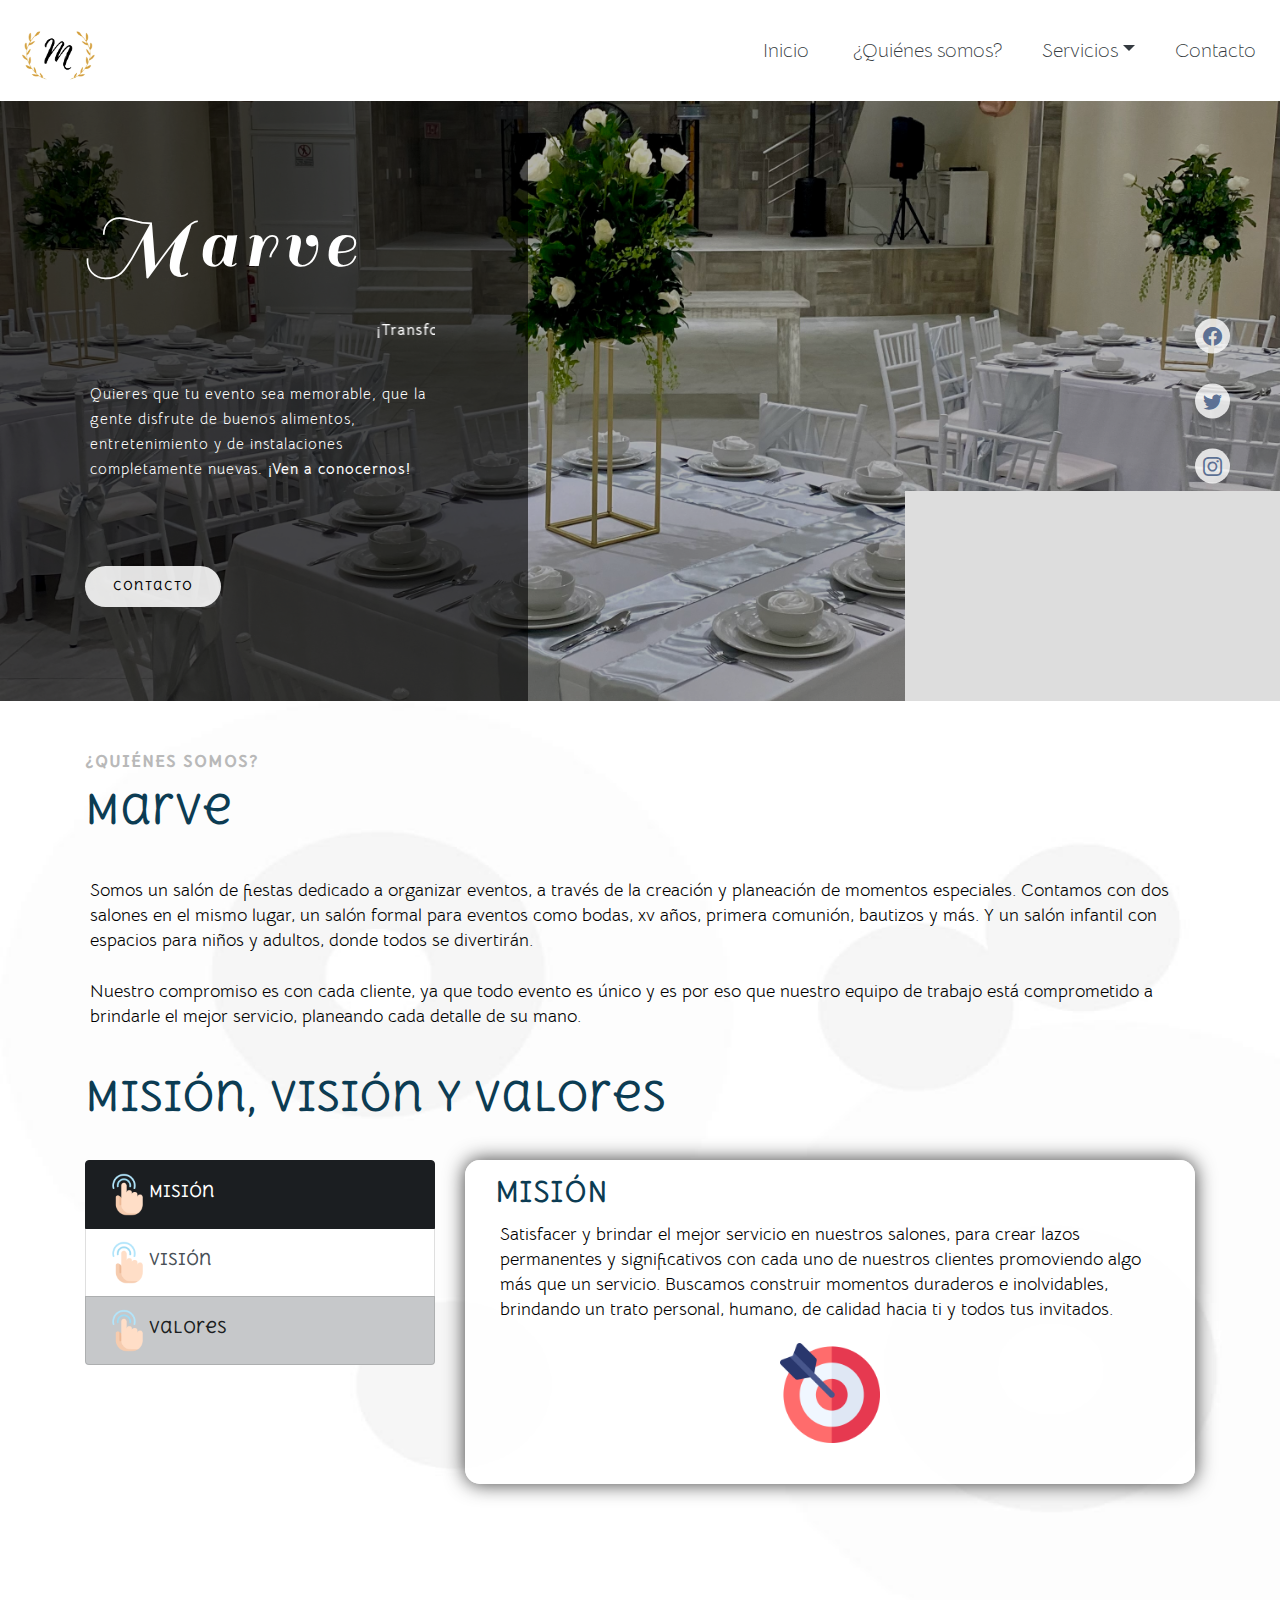
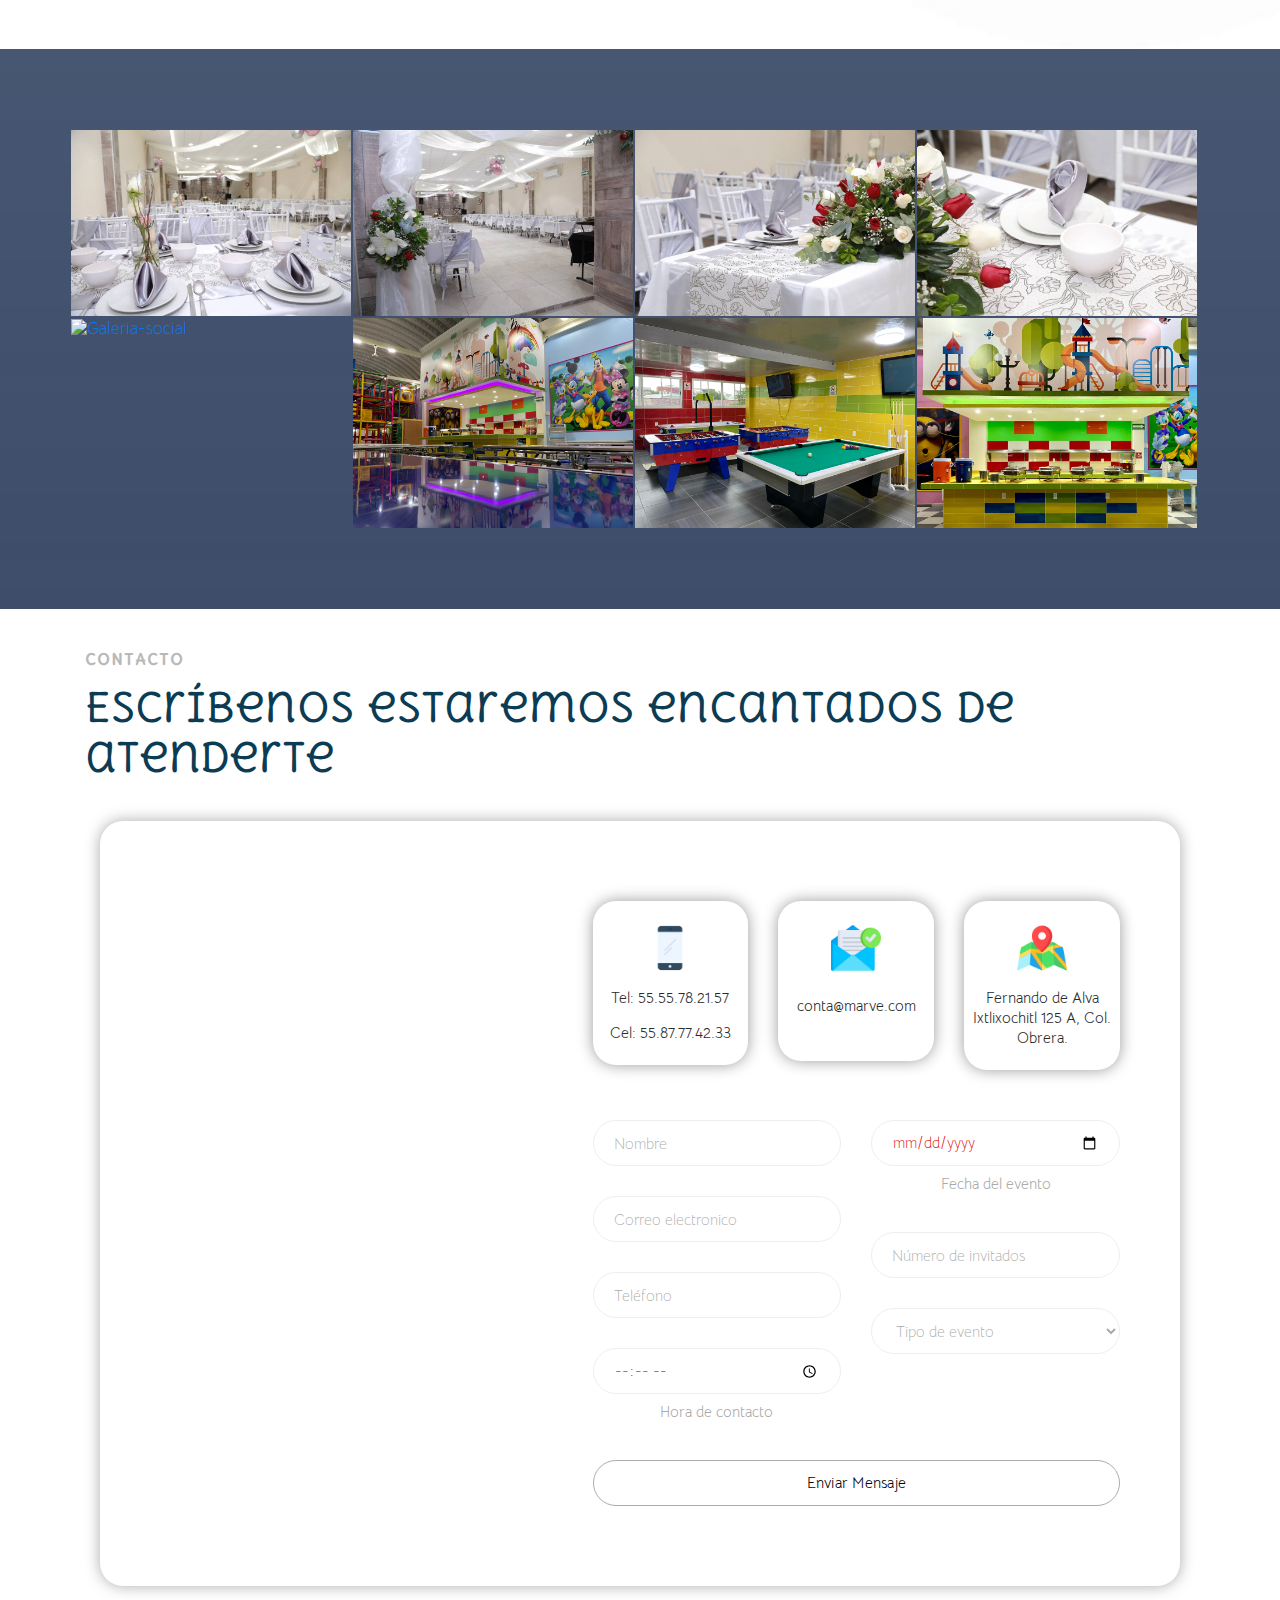
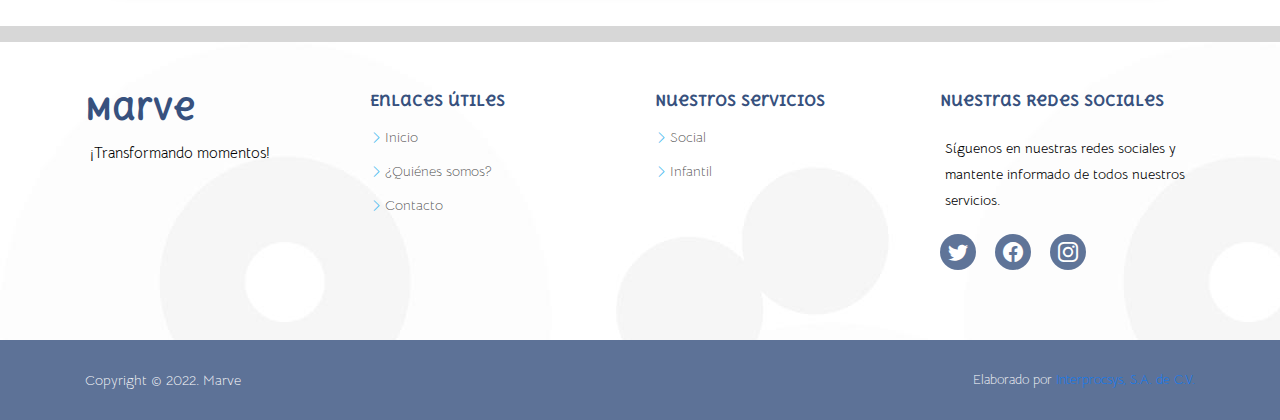
==== commit 984a9398: "v1.0" ====
--- a/index.html
+++ b/index.html
@@ -346,9 +346,9 @@
             <div class="col-lg-3 col-md-6 footer-links">
               <h4>Enlaces útiles</h4>
               <ul>
-                <li><i class="bi bi-chevron-right"></i> <a href="#">Inicio</a></li>
-                <li><i class="bi bi-chevron-right"></i> <a href="#">¿Quiénes somos?</a></li>
-                <li><i class="bi bi-chevron-right"></i> <a href="#">Contacto</a></li>
+                <li><i class="bi bi-chevron-right"></i> <a href="index.html">Inicio</a></li>
+                <li><i class="bi bi-chevron-right"></i> <a href="quienes somos.html">¿Quiénes somos?</a></li>
+                <li><i class="bi bi-chevron-right"></i> <a href="contacto.html">Contacto</a></li>
               </ul>
             </div>
   
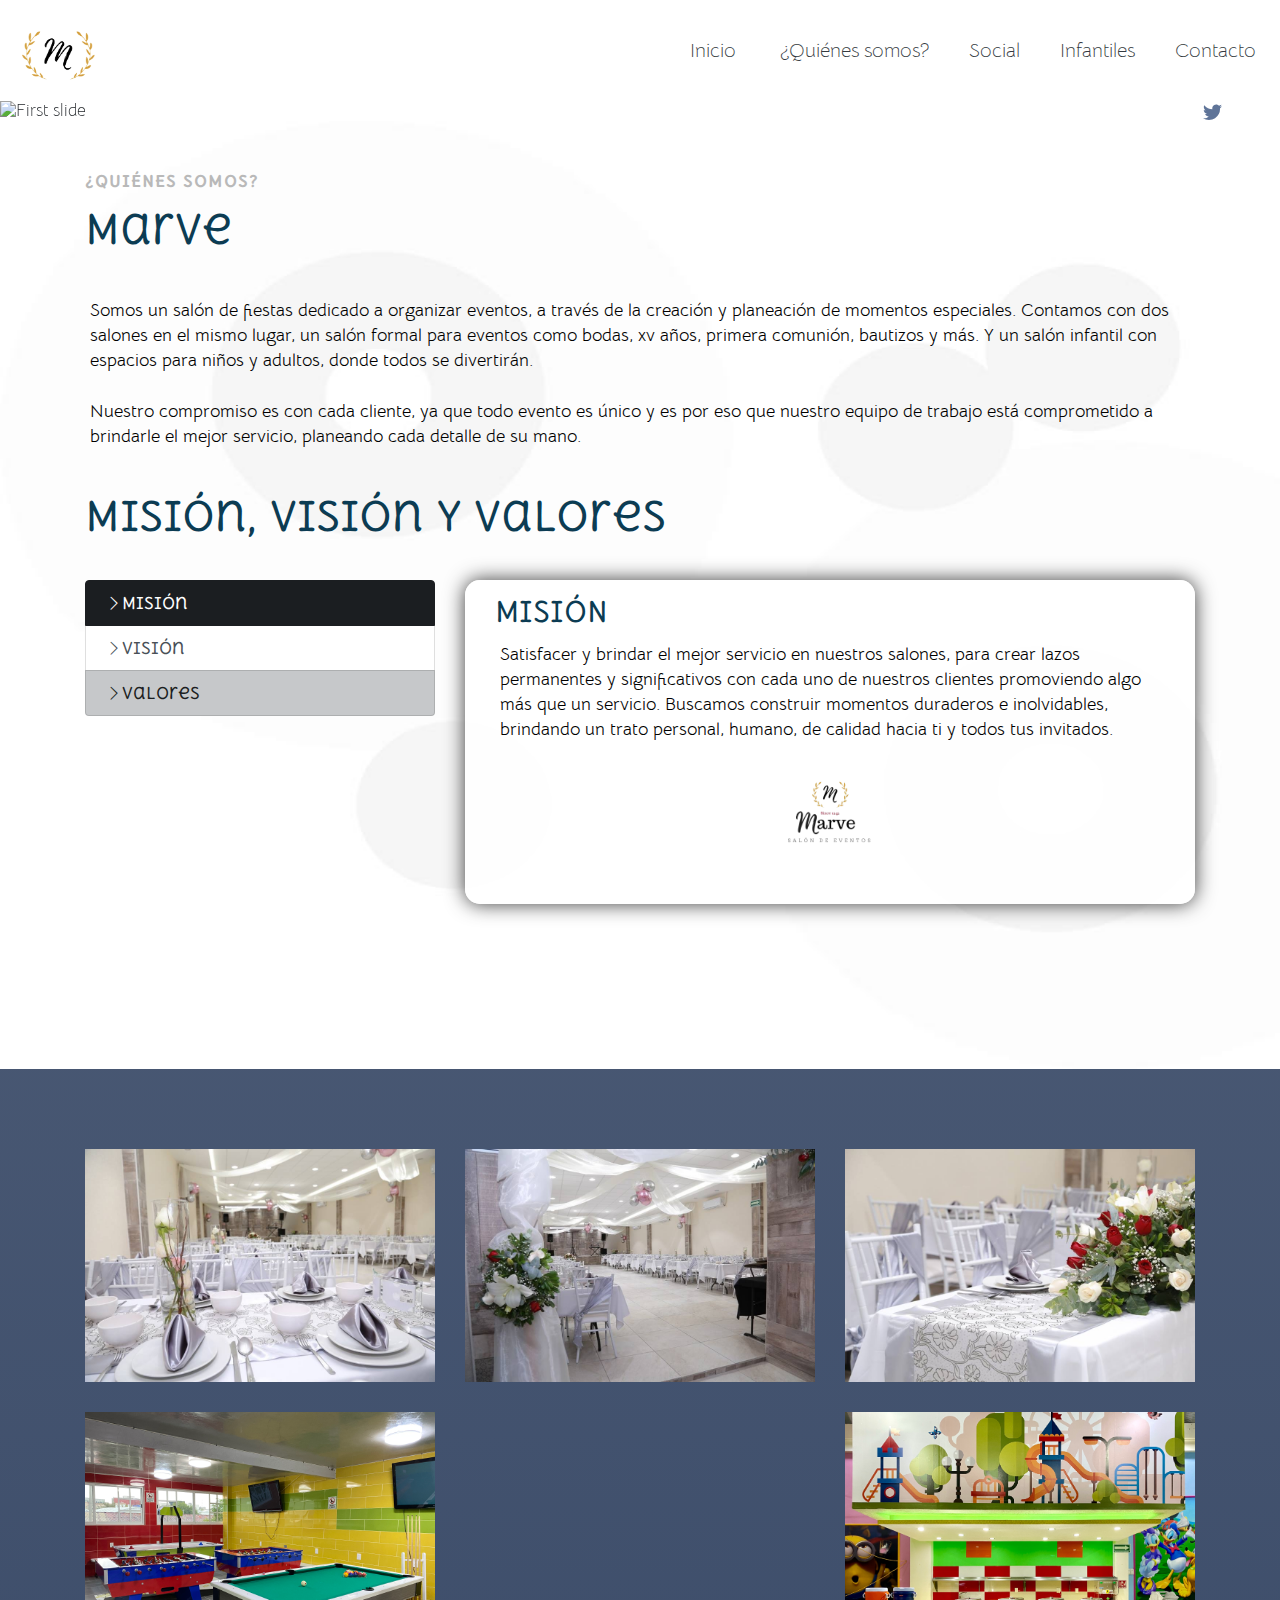
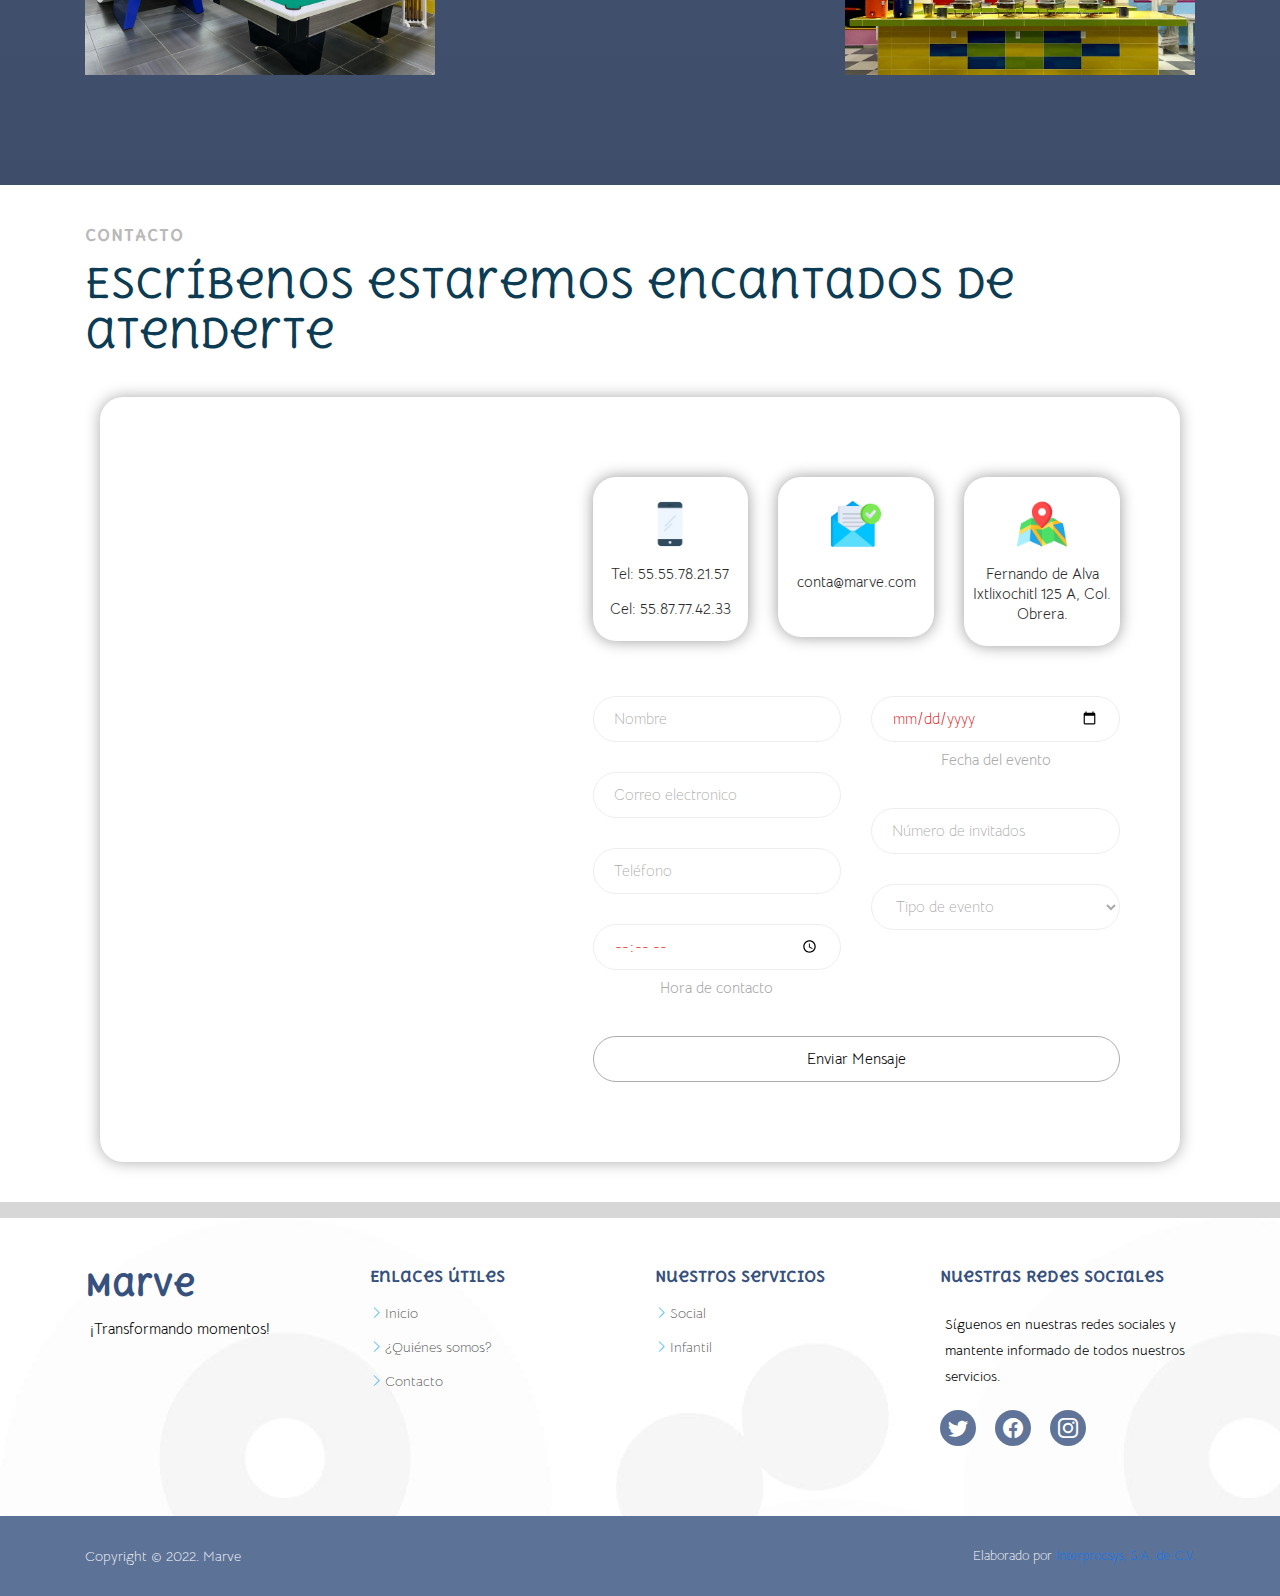
==== commit 31c8fc59: "Update index.html" ====
--- a/index.html
+++ b/index.html
@@ -43,13 +43,13 @@
                     <li class="nav-item">
                       <a class="nav-link text-dark" href="#quienesomos">¿Qui&eacute;nes somos?</a>
                     </li>
-                    <li class="nav-item dropdown">
-                      <a class="nav-link dropdown-toggle text-dark" href="#" id="navbarDropdown" role="button" data-toggle="dropdown" aria-haspopup="true" aria-expanded="false">Servicios</a>
-                      <div class="dropdown-menu" aria-labelledby="navbarDropdown">
-                          <a class="dropdown-item" href="social.html">Social</a>
-                          <a class="dropdown-item" href="infantil.html">Infantiles</a>
-                      </div>
-                  </li>
+                    <li class="nav-item">
+                      <a class="nav-link text-dark" href="social.html">Social</a>
+                    </li>
+                    <li class="nav-item">
+                      <a class="nav-link text-dark" href="infantil.html">Infantiles</a>
+                    </li>
+
                       <li class="nav-item">
                         <a class="nav-link text-dark" href="#contacto">Contacto</a>
                       </li>
@@ -67,6 +67,7 @@
   HOME
 ------------------------------> 
 
+
 <section class="marve-hero-area" id="home">
     <!-- redes sociales Info -->
     <div class="welcome-social-info">
@@ -76,35 +77,57 @@
 
     </div>
     <!-- Marve -->
-        <div class="single-hero-slides bg-img" style="background-image: url(images//IMG_5023\ 2.JPG)">
-            <div class="container h-100">
-                <div class="row h-100 align-items-center">
-                    <div class="col-11 col-md-6 col-lg-4">
-                        <div class="hero-content">
-                            <h2>Marve</h2>
-                            <marquee>
-                              <p class="mb-4"><b>¡Transformando momentos!</b></p>
-                            </marquee>
-                            <p>Quieres que tu evento sea memorable, que la gente disfrute de buenos alimentos, entretenimiento y de instalaciones completamente nuevas. <b>¡Ven a conocernos!</b></p>
-                            <div class="btn-group">
-                              <a href="#contacto" class="btn-get-started scrollto">Contacto</a> 
-                            </div>
-                        </div>
-                    </div>
+  
+
+    <div class="row">
+
+      <div class="col-lg-12">
+        <div id="carouselExampleControls" class="carousel slide" data-ride="carousel">
+          <div class="carousel-inner ">
+            <div class="carousel-item active">
+              <img class="d-block w-100"  src="images/Carrusel/Galería_5.png" alt="First slide">
+              <div class="carousel-caption">
+                <div class="hero-content">
+                <h2>Marve</h2>
+                  <b class="responsivetext">¡Transformando momentos!</b>
+                <p class="d-none d-md-block">Quieres que tu evento sea memorable, que la gente disfrute de buenos alimentos, entretenimiento y de instalaciones completamente nuevas. <b>¡Ven a conocernos!</b></p>
+                <div class="btn-group d-none d-md-block">
+                  <a href="#contacto" class="btn-get-started scrollto">Contacto</a> 
                 </div>
-            </div>
-            <!-- Slider Nav -->
-            <div class="hero-slides-nav bg-img" style="background-image: url(images/IMG_7229.JPG);" id="quienesomos"></div>
-        </div>
+            </div></div></div>
+            <div class="carousel-item">
+              <img src="images/Carrusel/Galería_2.png" class="h-75 d-inline-block" alt="..."  >
+              <div class="carousel-caption">
+                <div class="hero-content">
+                  <h2>Marve</h2>
+                    <b class="responsivetext">¡Transformando momentos!</b>
+                  <p class="d-none d-md-block">Quieres que tu evento sea memorable, que la gente disfrute de buenos alimentos, entretenimiento y de instalaciones completamente nuevas. <b>¡Ven a conocernos!</b></p>
+                  <div class="btn-group d-none d-md-block">
+                    <a href="#contacto" class="btn-get-started scrollto">Contacto</a> 
+                  </div>
+              </div>
+              </div></div>
+          <a class="carousel-control-prev" href="#carouselExampleControls" role="button" data-slide="prev">
+            <span class="carousel-control-prev-icon" aria-hidden="true"></span>
+            <span class="sr-only">Previous</span>
+          </a>
+          <a class="carousel-control-next" href="#carouselExampleControls" role="button" data-slide="next">
+            <span class="carousel-control-next-icon" aria-hidden="true"></span>
+            <span class="sr-only">Next</span>
+          </a>
+    </div>
+    </div>
+      </div>
+    </div>
+        
 </section>
 <!-- ****** End Marve ****** -->
-
 
 <!----------------------------
   ¿QUIENES SOMOS?
 ------------------------------>
 
-<section class="about-page spad">
+<section class="about-page spad" id="quienesomos">
   <div class="hero-container container">
     <div class="row">
           <div class="col-lg-12 col-md-12">
@@ -132,15 +155,15 @@
                               <div class="row">
                                 <div class="col-4">
                                   <div class="list-group" id="list-tab" role="tablist">
-                                    <a class="list-group-item list-group-item-action active list-group-item-dark" id="list-profile-list" data-toggle="list" href="#list-profile" role="tab" aria-controls="profile"><img class="img-about" src="images/Quienes somos/3162533.png">Misión </a>
-                                    <a class="list-group-item list-group-item-action" id="list-messages-list" data-toggle="list" href="#list-messages" role="tab" aria-controls="messages"><img class="img-about" src="images/Quienes somos/3162533.png">Visión</a>
-                                    <a class="list-group-item list-group-item-action list-group-item-dark" id="list-settings-list" data-toggle="list" href="#list-settings" role="tab" aria-controls="settings"> <img class="img-about" src="images/Quienes somos/3162533.png">Valores</a>
+                                    <a class="list-group-item list-group-item-action active list-group-item-dark" id="list-profile-list" data-toggle="list" href="#list-profile" role="tab" aria-controls="profile"><i class="bi bi-chevron-right"></i>Misión </a>
+                                    <a class="list-group-item list-group-item-action" id="list-messages-list" data-toggle="list" href="#list-messages" role="tab" aria-controls="messages"><i class="bi bi-chevron-right"></i>Visión</a>
+                                    <a class="list-group-item list-group-item-action list-group-item-dark" id="list-settings-list" data-toggle="list" href="#list-settings" role="tab" aria-controls="settings"><i class="bi bi-chevron-right"></i>Valores</a>
                                   </div>
                                 </div>
                                 <div class="col-8">
                                   <div class="tab-content" id="nav-tabContent">
-                                    <div class="tab-pane fade show active" id="list-profile" role="tabpanel" aria-labelledby="list-profile-list"><h2>MISIÓN</h2><p> Satisfacer y brindar el mejor servicio en nuestros salones, para crear lazos permanentes y significativos con cada uno de nuestros clientes promoviendo algo más que un servicio. Buscamos construir momentos duraderos e inolvidables, brindando un trato personal, humano, de calidad hacia ti y todos tus invitados.</p><img class="img-info" src="images/Quienes somos/Misión.png"></p></div>
-                                    <div class="tab-pane fade" id="list-messages" role="tabpanel" aria-labelledby="list-messages-list"><h2>VISIÓN</h2><p>Colocar nuestro negocio como uno de los salones de eventos de mayor reconocimiento de la zona, con un crecimiento continuo y desarrollo continuó, otorgando la mejor calidad en nuestros servicios.</p><img class="img-info" src="images/Quienes somos/Visión.png"></p></div>
+                                    <div class="tab-pane fade show active" id="list-profile" role="tabpanel" aria-labelledby="list-profile-list"><h2>MISIÓN </h2><p> Satisfacer y brindar el mejor servicio en nuestros salones, para crear lazos permanentes y significativos con cada uno de nuestros clientes promoviendo algo más que un servicio. Buscamos construir momentos duraderos e inolvidables, brindando un trato personal, humano, de calidad hacia ti y todos tus invitados.</p><img class="img-info" src="images/logo_3.png"></p></div>
+                                    <div class="tab-pane fade" id="list-messages" role="tabpanel" aria-labelledby="list-messages-list"><h2>VISIÓN</h2><p>Colocar nuestro negocio como uno de los salones de eventos de mayor reconocimiento de la zona, con un crecimiento continuo y desarrollo continuó, otorgando la mejor calidad en nuestros servicios.</p><img class="img-info" src="images/logo_1.png"></p></div>
                                     <div class="tab-pane fade" id="list-settings" role="tabpanel" aria-labelledby="list-settings-list"><h2>VALORES</h2><p>Es nuestra parte primordial y siempre teniéndolos presentes para la satisfacción del cliente brindándole en todo momento nuestros principios, los cuales son:
                                       <ul>
                                         <li>Honestidad.</li>
@@ -148,74 +171,183 @@
                                         <li>Compromiso</li>
                                         <li>Respeto</li>
                                       </ul>
-                                      <img class="img-info" src="images/Quienes somos/Valores.png"></p>
                                     </div>
                                   </div>
                                 </div>
                               </div>
                           </div>
-                      </div>
+                      </div id="quienesomos">
                       
-                  </div>
-              </div>
-          </div>
-      </div>
-  </div>
+                
 </section>
            <!----------------------------
             GALERIA DE IMAGENES      
       ------------------------------>
             <section id="ctas" class="ctas">
-              <div class="container">
-                <div class="row">
-                  
-              <div class="img">
-              <a target="_blank" href="images/Galería social/Galería_3.jpg" width="600" height="400">
-                <img src="images/Galería social/Galería_3.jpg" alt="Galeria-social" >
-              </a>
-            </div>
-            
-            <div class="img">
-              <a target="_blank" href="images/Galería social/Galería_4.jpg" width="600" height="400">
-                <img src="images/Galería social/Galería_4.jpg" alt="Galeria-social" >
-              </a>
-            </div>
-            
-            <div class="img">
-              <a target="_blank" href="images/Galería social/Galería_1.jpg" width="600" height="400">
-                <img src="images/Galería social/Galería_1.jpg" alt="Galeria-socia" >
-              </a>
-            </div>
-            
-            <div class="img">
-              <a target="_blank" href="images/Galería social/Galería_2.jpg" width="600" height="400">
-                <img src="images/Galería social/Galería_2.jpg" alt="Galeria-social"  >
-              </a>
-            </div>
-            
-            <div class="img">
-              <a target="_blank" href="images/kids/Galería_3.JPG">
-                <img src="images/kids/Galería_3.JPG" alt="Galeria-social" >
-              </a>
-            </div>
-            
-            <div class="img">
-              <a target="_blank" href="images/kids/Galería_4.JPG">
-                <img src="images/kids/Galería_4.JPG" alt="Galeria-social" >
-              </a>
-            </div>
-            
-            <div class="img">
-              <a target="_blank" href="images/kids/Galería_5.JPG">
-                <img src="images/kids/Galería_5.JPG" alt="Galeria-social" >
-              </a>
-            </div>
-            
-            <div class="img">
-              <a target="_blank" href="images/kids/Galería_7.JPG">
-                <img src="images/kids/Galería_7.JPG" alt="Galeria-social" id="contacto" >
-              </a>
-            </div>
+              <section id="portfolio" class="portfolio" >
+                <div class="container" data-aos="fade-up">
+          
+            
+                  <div class="row portfolio-container" data-aos="fade-up" data-aos-delay="200">
+             
+                    <div class="col-lg-4 col-md-6 portfolio-item filter-apps" >
+                      <div class="portfolio-img"><img src="images/Galería social/Galería_3.jpg" class="img-fluid" alt=""></div>
+                      <div class="portfolio-info">
+                        <h4>Salón Marve</h4>
+                        <p></p>
+                        <a class="portfolio-lightbox preview-link">
+                          <i class="bi bi-eye" data-toggle="modal" data-target="#imagen1"></i></a>
+                      </div>
+                    </div>
+                    <!-- Modal -->
+                    <div class="modal fade" id="imagen1" tabindex="-1" role="dialog" aria-labelledby="exampleModalLongTitle" aria-hidden="true">
+                      <div class="modal-dialog" role="document">
+                        <div class="modal-content">
+                          <div class="modal-header">
+                            <h5 class="modal-title" id="exampleModalLongTitle">Sal&oacute;n Marve</h5>
+                            <button type="button" class="close" data-dismiss="modal" aria-label="Close">
+                              <span aria-hidden="true">&times;</span>
+                            </button></div>
+                            <div class="modal-body">
+                              <div class="portfolio-img"><img src="images/Galería social/Galería_3.jpg" class="img-fluid" alt=""></div>
+                             </div>
+                            </div>
+                        </div>
+                      </div>
+            
+            
+                    <div class="col-lg-4 col-md-6 portfolio-item filter-web">
+                      <div class="portfolio-img"><img src="images/Galería social/Galería_4.jpg" class="img-fluid" alt=""></div>
+                      <div class="portfolio-info">
+                        <h4>Salón Marve</h4>
+                        <p></p>
+                        <a class="portfolio-lightbox preview-link">
+                          <i class="bi bi-eye" data-toggle="modal" data-target="#imagen2"></i></a>
+                      </div>
+                    </div>
+                    <!-- Modal -->
+                    <div class="modal fade" id="imagen2" tabindex="-1" role="dialog" aria-labelledby="exampleModalLongTitle" aria-hidden="true">
+                      <div class="modal-dialog" role="document">
+                        <div class="modal-content">
+                          <div class="modal-header">
+                            <h5 class="modal-title" id="exampleModalLongTitle">Sal&oacute;n Marve</h5>
+                            <button type="button" class="close" data-dismiss="modal" aria-label="Close">
+                              <span aria-hidden="true">&times;</span>
+                            </button></div>
+                            <div class="modal-body">
+                              <div class="portfolio-img"><img src="images/Galería social/Galería_4.jpg" class="img-fluid" alt=""></div>
+                             </div>
+                            </div>
+                        </div>
+                      </div>
+            
+                    <div class="col-lg-4 col-md-6 portfolio-item filter-app">
+                      <div class="portfolio-img"><img src="images/Galería social/Galería_1.jpg" class="img-fluid" alt=""></div>
+                      <div class="portfolio-info">
+                        <h4>Salón Marve</h4>
+                        <p></p>
+                        <a class="portfolio-lightbox preview-link">
+                          <i class="bi bi-eye" data-toggle="modal" data-target="#imagen3"></i></a>
+                      </div>
+                    </div>
+                                <!-- Modal -->
+                    <div class="modal fade" id="imagen3" tabindex="-1" role="dialog" aria-labelledby="exampleModalLongTitle" aria-hidden="true">
+                      <div class="modal-dialog" role="document">
+                        <div class="modal-content">
+                          <div class="modal-header">
+                            <h5 class="modal-title" id="exampleModalLongTitle">Sal&oacute;n Marve</h5>
+                            <button type="button" class="close" data-dismiss="modal" aria-label="Close">
+                              <span aria-hidden="true">&times;</span>
+                            </button></div>
+                            <div class="modal-body">
+                              <div class="portfolio-img"><img src="images/Galería social/Galería_1.jpg" class="img-fluid" alt=""></div>
+                             </div>
+                            </div>
+                        </div>
+                      </div>
+
+          
+            
+                    <div class="col-lg-4 col-md-6 portfolio-item filter-card">
+                      <div class="portfolio-img"><img src="images/kids/Galería_5.JPG" class="img-fluid" alt=""></div>
+                      <div class="portfolio-info">
+                        <h4>Salón Marve</h4>
+                        <p></p>
+                        <a class="portfolio-lightbox preview-link">
+                          <i class="bi bi-eye" data-toggle="modal" data-target="#imagen4"></i></a>
+                      </div>
+                    </div>
+                    <!-- Modal -->
+                    <div class="modal fade" id="imagen4" tabindex="-1" role="dialog" aria-labelledby="exampleModalLongTitle" aria-hidden="true">
+                      <div class="modal-dialog" role="document">
+                        <div class="modal-content">
+                          <div class="modal-header">
+                            <h5 class="modal-title" id="exampleModalLongTitle">Sal&oacute;n Marve</h5>
+                            <button type="button" class="close" data-dismiss="modal" aria-label="Close">
+                              <span aria-hidden="true">&times;</span>
+                            </button></div>
+                            <div class="modal-body">
+                              <div class="portfolio-img"><img src="images/kids/Galería_5.JPG" class="img-fluid" alt=""></div>
+                             </div>
+                            </div>
+                        </div>
+                      </div>
+
+            
+                    <div class="col-lg-4 col-md-6 portfolio-item filter-web">
+                      <div class="portfolio-img"><img src="images/kids/Galería_6.JPG" class="img-fluid" alt=""></div>
+                      <div class="portfolio-info">
+                        <h4>Salón Marve</h4>
+                        <p></p>
+                        <a class="portfolio-lightbox preview-link">
+                          <i class="bi bi-eye" data-toggle="modal" data-target="#imagen5"></i></a>
+                      </div>
+                    </div>
+                  <!-- Modal -->
+                    <div class="modal fade" id="imagen5" tabindex="-1" role="dialog" aria-labelledby="exampleModalLongTitle" aria-hidden="true">
+                      <div class="modal-dialog" role="document">
+                        <div class="modal-content">
+                          <div class="modal-header">
+                            <h5 class="modal-title" id="exampleModalLongTitle">Sal&oacute;n Marve</h5>
+                            <button type="button" class="close" data-dismiss="modal" aria-label="Close">
+                              <span aria-hidden="true">&times;</span>
+                            </button></div>
+                            <div class="modal-body">
+                              <div class="portfolio-img"><img src="images/kids/Galería_6.JPG" class="img-fluid" alt=""></div>
+                             </div>
+                            </div>
+                        </div>
+                      </div>
+            
+                    <div class="col-lg-4 col-md-6 portfolio-item filter-app">
+                      <div class="portfolio-img"><img src="images/kids/Galería_7.JPG" class="img-fluid" alt=""></div>
+                      <div class="portfolio-info">
+                        <h4>Salón Marve</h4>
+                        <p></p>
+                        <a class="portfolio-lightbox preview-link">
+                          <i class="bi bi-eye" data-toggle="modal" data-target="#imagen7"></i></a>
+                      </div>
+                    </div>
+                    <!-- Modal -->
+                    <div class="modal fade" id="imagen7" tabindex="-1" role="dialog" aria-labelledby="exampleModalLongTitle" aria-hidden="true">
+                      <div class="modal-dialog" role="document">
+                        <div class="modal-content">
+                          <div class="modal-header">
+                            <h5 class="modal-title" id="exampleModalLongTitle">Sal&oacute;n Marve</h5>
+                            <button type="button" class="close" data-dismiss="modal" aria-label="Close">
+                              <span aria-hidden="true">&times;</span>
+                            </button></div>
+                            <div class="modal-body">
+                              <div class="portfolio-img"><img src="images/kids/Galería_7.JPG" class="img-fluid" alt=""></div>
+                             </div>
+                            </div>
+                        </div>
+                      </div>
+             
+                </div>
+            
+                </div>
+              </section><!-- End Portfolio Section -->
 
             </section><br><br>
             <!-- End Cta Section -->
@@ -225,7 +357,7 @@
   CONTACTO 
 ------------------------------>
 
-<section >
+<section id="contacto" >
   <div class="contact-us section">
 
     <div class="container">
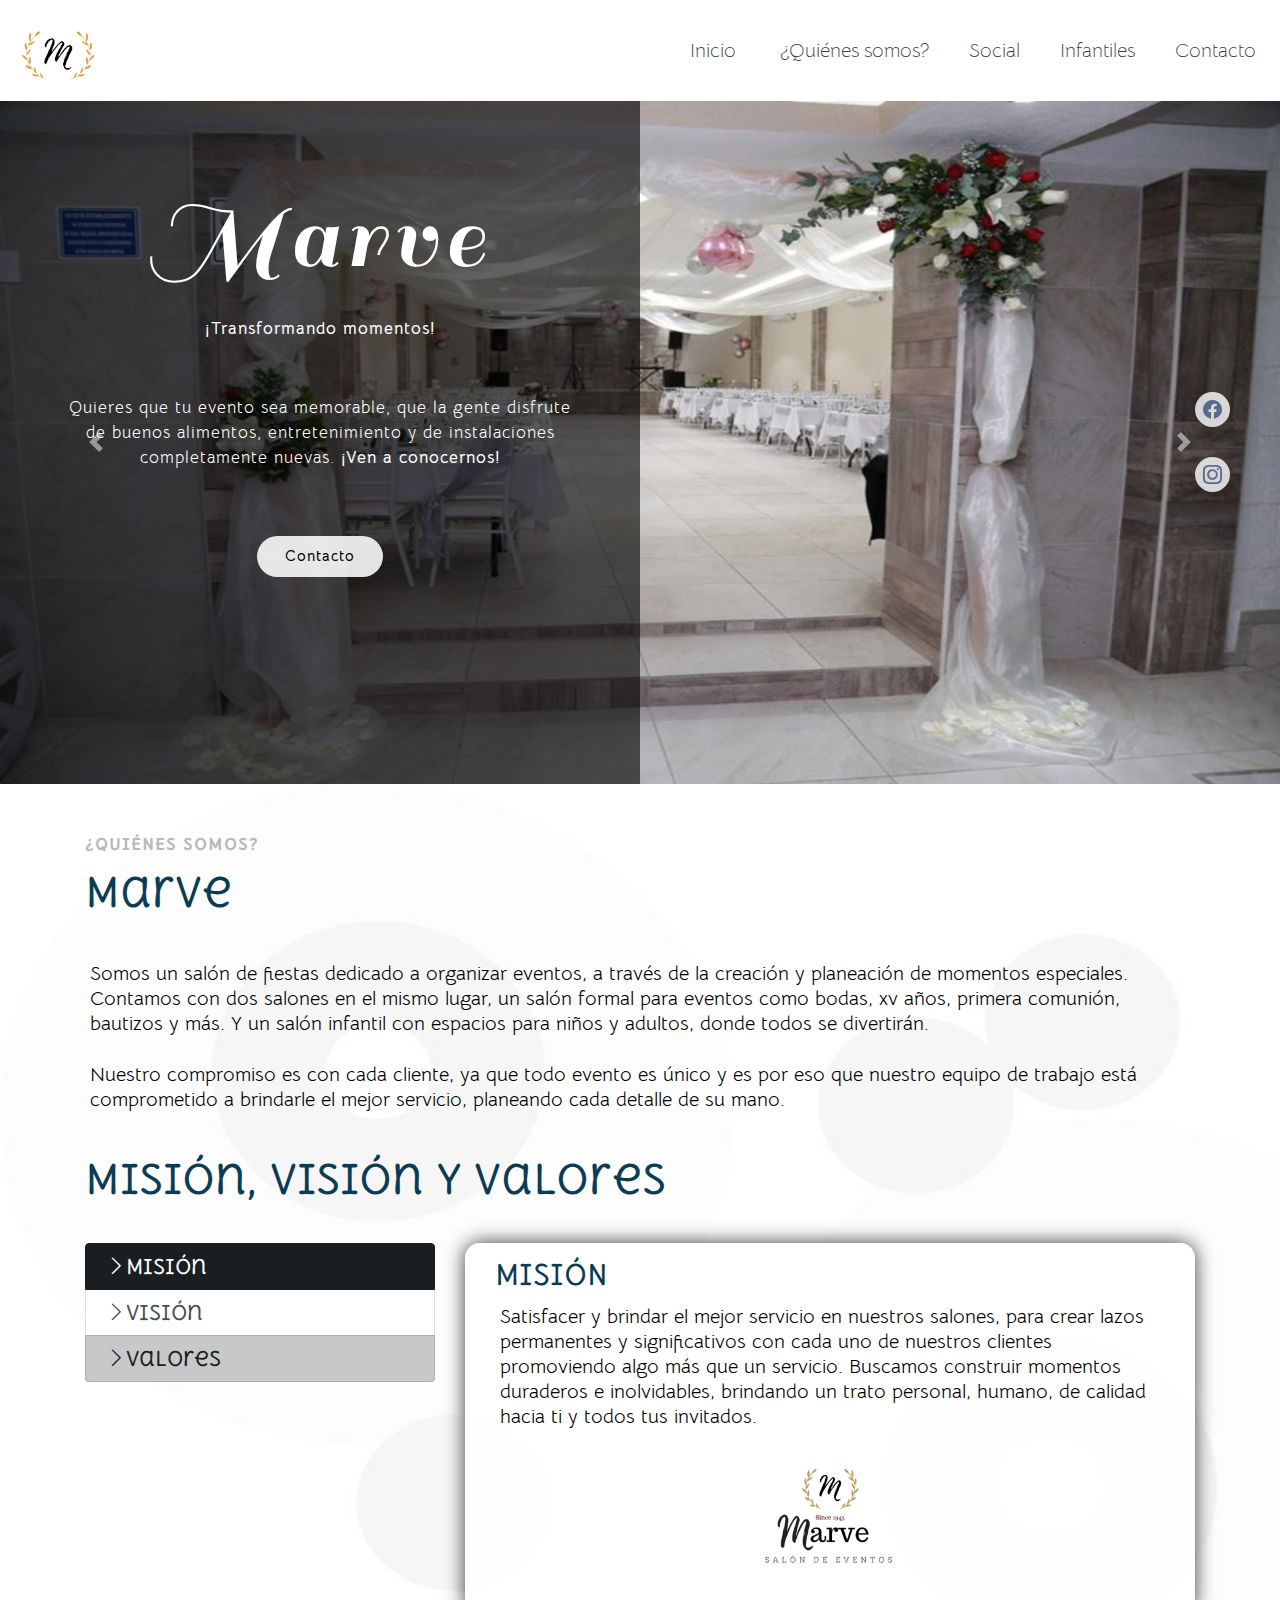
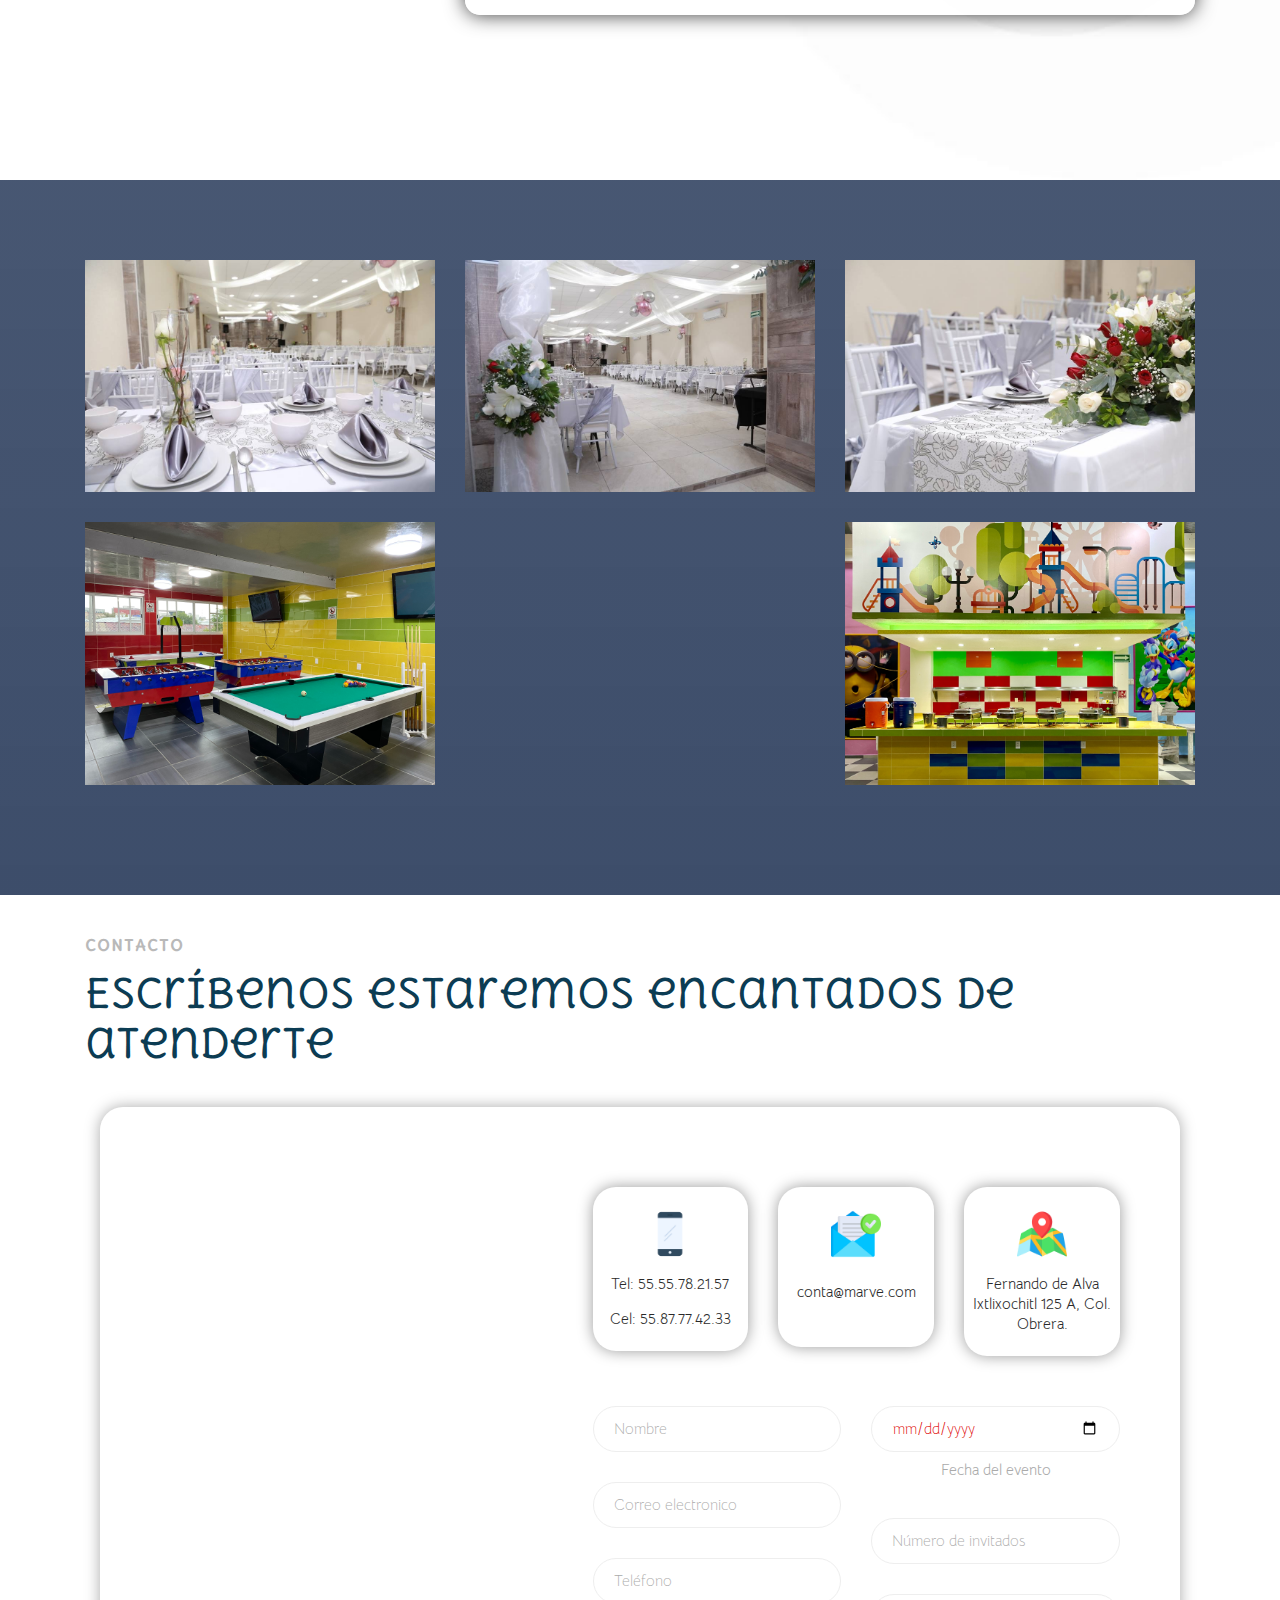
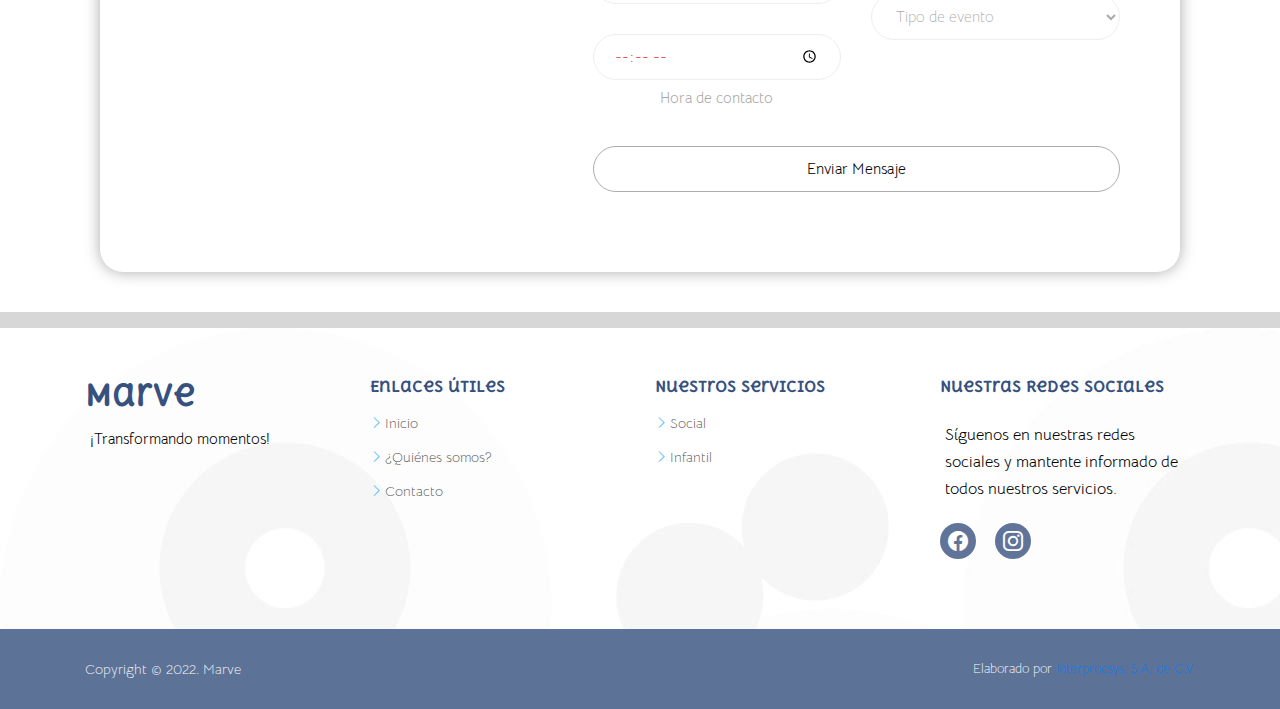
==== commit 7f07df8c: "v1.0" ====
--- a/index.html
+++ b/index.html
@@ -71,10 +71,8 @@
 <section class="marve-hero-area" id="home">
     <!-- redes sociales Info -->
     <div class="welcome-social-info">
-        <a href="#"><i class="bi bi-facebook"></i> </a> 
-        <a href="#"><i class="bi bi-twitter"></i></a>
-        <a href="#"><i class="bi bi-instagram"></i></a>
-
+       <a href="https://www.facebook.com/salonmarve/" target="_blank"><i class="bi bi-facebook"></i> </a> 
+       <a href="https://www.instagram.com/marve.eventos/" target="_blank"><i class="bi bi-instagram"></i></a>
     </div>
     <!-- Marve -->
   
@@ -496,9 +494,8 @@
               <h4>Nuestras Redes Sociales</h4>
               <p><small>Síguenos en nuestras redes sociales y mantente informado de todos nuestros servicios.</small></p>
               <div class="social-links mt-1">
-                <a href="#" class="twitter"><i class="bi bi-twitter"></i></a>
-                <a href="#" class="facebook"><i class="bi bi-facebook"></i></a>
-                <a href="#" class="instagram"><i class="bi bi-instagram"></i></a>
+                 <a href="https://www.facebook.com/salonmarve/" target="_blank"><i class="bi bi-facebook"></i> </a> 
+                <a href="https://www.instagram.com/marve.eventos/" target="_blank"><i class="bi bi-instagram"></i></a>
               </div>
             </div>
   
@@ -530,4 +527,4 @@
 
 </body>
   
-</html>+</html>
--- a/style.css
+++ b/style.css
@@ -1,3 +1,4 @@
+
 body { 
   font-family: 'Bellota Text', cursive;
   font-weight: 200;
@@ -12,10 +13,16 @@
   font-weight: 500;
   color: #000000;
   font-family: 'Bellota Text', cursive;
-  font-size:18px;
+  font-size: 20px;
   line-height : 25px;
 }
 
+ul {
+  color: #000000;
+  font-family: 'Bellota Text', cursive;
+  font-size: 20px;
+  line-height : 25px;
+}
 
 
 /* 
@@ -130,17 +137,23 @@
   height: 350px;
 }
 
-/* slides-index:home */
-.single-hero-slides:after {
-  position: absolute;
-  width: calc(50% - 112px);
-  background-color: rgba(0, 0, 0, 0.6);
-  height: 100%;
-  top: 0;
-  left: 0;
-  content: '';
-  z-index: -1;
-}
+
+/* Carousel principal */
+
+.carousel-caption {
+  position: absolute; 
+  right: 50%;
+  top: -25px; 
+  left: 0%;
+  padding-top: 100px;
+  color: #fff;
+  text-align: center;
+  background-color: rgba(0, 0, 0, 0.61);
+  height: 125vh;
+  
+}
+
+
 
 .single-hero-slides:before {
   width: 100%;
@@ -214,7 +227,7 @@
 /* Tamaño titulo*/
 
 .hero-content h2 {
-  font-size: 80px;
+  font-size: 8vw;
   color: #fff;
   margin-bottom: 20px;
   font-family: 'Sail', cursive;    
@@ -291,13 +304,22 @@
 /* Tamaño parrafo*/
 
 .hero-content p {
-  font-size: 15px;
+  font-size: 17px;
   color: #fff;
-  margin-bottom: 70px;
+  margin-bottom: 300px;
   font-family: 'Bellota Text', cursive;
-    letter-spacing: 1px;
-
-}
+  letter-spacing: 1px;
+  margin: 8%;    
+
+}
+
+.responsivetext {
+  font-size: 1.3vw;
+  color: #fff;
+  font-family: 'Bellota Text', cursive;
+    letter-spacing: 1px; 
+    font-weight: bold;
+  }
 
 .section-titlekids p {
   padding: 12px;
@@ -344,9 +366,9 @@
 /* Botones contacto */
 
 .btn-get-started {
-  font-family: 'Delius Unicase', cursive;
+  font-family: 'Bellota Text', cursive;
   font-weight: 500;
-  font-size: 12px;
+  font-size: 15px;
   letter-spacing: 1px;
   display: inline-block;
   padding: 10px 28px 11px 28px;
@@ -355,6 +377,7 @@
   margin: 10px 0 0 0;
   color: rgb(0, 0, 0);
   background: rgba(255, 255, 255, 0.877);
+  font-weight: bold;
 }
 
 
@@ -371,29 +394,6 @@
   }
 }
 
-.btn-watch-video {
-  font-size: 16px;
-  display: flex;
-  align-items: center;
-  transition: 0.5s;
-  margin: 10px 0 0 25px;
-  color: #fff;
-  line-height: 1;
-}
-
-.btn-watch-video i {
-  line-height: 0;
-  color: #fff;
-  font-size: 32px;
-  transition: 0.3s;
-  margin-right: 8px;
-}
-
-.btn-watch-video:hover i {
-  color: #47b2e4;
-}
-
-
 /* End home*/
 
 
@@ -412,7 +412,7 @@
 
 .list-group {
   font-family: 'Delius Unicase', cursive;
-  font-size: 16px;
+  font-size: 1.6vw;
 }
 
 #nav-tabContent h2{
@@ -447,7 +447,7 @@
 }
 
 .section-titlepaquetesocial h2 {
-	font-size: 50px;
+  font-size: 5vw;
   color: #0c3c53;
   line-height: 50px;
   font-family: 'Sail', cursive;
@@ -503,8 +503,8 @@
 }
 
 .img-info {
-  width: 15%;
-  height: 15%;
+  width: 23%;
+  height: auto;
   display:block;
 margin:auto;
 }
@@ -517,25 +517,8 @@
 Galería de imagenes
 --------------------------------------------- 
 */
-div.img {
-  margin: 1px;
-  float: left;
-  width: 100%;
-  max-width: 280px;
-  height: auto;
-}	
-
-
-div.img:hover {
-  padding: 10px;
-
-}
-
 img { width: 100%};
-
 /* end galeria*/
-
-
 
 /* 
 ---------------------------------------------
@@ -693,25 +676,6 @@
 contact - ARma tu paquete kids y social 
 --------------------------------------------- 
 */
-
-.fill-form .iconpaquete {
-  text-align: center;
-  box-shadow: 0px 0px 15px rgba(0, 0, 0, 0.1);
-  border-radius: 23px;
-  padding: 22px 8px;
-  padding-bottom: 0.2%;
-  background-image: linear-gradient(
-    to right,
-    rgba(255, 68, 0, 0.596),
-    rgba(255, 166, 0, 0.589),
-    rgba(255, 217, 0, 0.678),
-    rgba(144, 238, 144, 0.664),
-    rgba(0, 255, 255, 0.651),
-    rgba(30, 143, 255, 0.658),
-    rgba(147, 112, 216, 0.705),
-    rgba(255, 105, 180, 0.705),
-    rgba(255, 68, 0, 0.685));  transition: 0.5s;  
-}
 
 .fill-form .iconpaquetesocial {
   text-align: center;
@@ -914,6 +878,14 @@
 
 }
 
+#footer ul {
+  color: #000000;
+  font-family: 'Bellota Text', cursive;
+  font-size: 14px;
+  line-height : 25px;
+}
+
+
 #footer .footer-top .footer-links {
   margin-bottom: 40px;
 }
@@ -1003,10 +975,6 @@
     padding-top: 4px;
   }
 }
-
-
-
-
 
 
 /*---------------------
@@ -1069,7 +1037,6 @@
 	-o-transition: all 0.5s ease-out;
 	transition: all 0.5s ease-out;
 }
-
 
 .member-item .mi-text p {
 	margin-bottom: 32px;
@@ -1233,8 +1200,8 @@
 
 .team .member .pic {
   overflow: hidden;
-  width: 100px;
-  border-radius: 30%;
+  width: 200px;
+  border-radius: 10%;
 }
 
 .team .member .paquete {
@@ -1261,6 +1228,7 @@
   margin-bottom: 5px;
   font-size: 20px;
   color: #37517e;
+  padding-top: 25%;
 }
 
 .team .member span {
@@ -1310,7 +1278,7 @@
 
 .team .meminfantil .pic {
   overflow: hidden;
-  width: 80px;
+  width: 200px;
   border-radius: 20%;
 }
 
@@ -1339,6 +1307,7 @@
   font-size: 20px;
   color: #000000;
   font-family: 'Rampart One', cursive;
+  padding-top: 25%;
 }
 
 
@@ -1375,13 +1344,18 @@
 .team .member2 {
   position: relative;
   box-shadow: 0px 5px 15px rgba(0, 0, 0, 0.1);
-  padding: 30px;
+  padding: 20px;
   border-radius: 5px;
   background: #fff;
   transition: 0.5s;  
   width: calc(100% - 40px);
 	height: calc(100% - 40px);
-}
+  padding-top: 10%;
+
+}
+
+
+
 
 .team .member2 .paquete {
   overflow: hidden;
@@ -1394,13 +1368,12 @@
 }
 
 .team .member2 h4 {
-  font-weight: 700;
+  font-weight: 500;
   margin-bottom: 4px;
-  font-size: 25px;
+  font-size: 38px;
   color: #37517e;
   padding: 8px;
   font-family: 'Sail', cursive;
-  font-weight:lighter;
 }
 
 /* titulos de servicios-infantil*/
@@ -1511,8 +1484,6 @@
     justify-content: flex-end;
   }
 }
-
-
 
 
 /*--------------------------------------------------------------
@@ -1758,12 +1729,75 @@
   font-size: 18px;
 }
 
+
+
 .pricing ul li {
   padding: 10px 0 10px 30px;
   position: relative;
 }
 
 .pricing ul i {
+  color: #2898a7;
+  font-size: 18px;
+  position: absolute;
+  left: 0;
+  top: 6px;
+}
+
+
+
+.pricing2 .row {
+  padding-top: 10px;
+}
+
+.pricing2 .box {
+  padding: 60px 40px;
+  box-shadow: 0 3px 20px -2px rgba(1, 16, 49, 0.315);
+  background: #fff;
+  height: 100%;
+  border-top: 4px solid rgba(55, 81, 126, 0.39);
+  border-radius: 10px;
+}
+
+
+.pricing2 h1 {
+  font-family: 'Sail', cursive;
+  font-weight: 500;
+  margin-bottom: 15px;
+  font-size: 32px;
+  color: #37517e;
+  box-shadow: 0px 5px 15px rgba(0, 0, 0, 0.1);
+background-color: #fff;
+    padding-left: 17px;
+    border-radius: 10px;
+    padding: 5%;
+  }
+
+
+.pricing2 h4 span {
+  color: #47b2e4a4;
+  font-size: 27px;
+  display: block;
+  font-family: 'Sail', cursive;
+}
+
+.pricing2 ul {
+  padding: 10px 0;
+  list-style: none;
+  color: rgb(27, 27, 27);
+  text-align: left;
+  line-height: 18px;
+  font-size: 18px;
+}
+
+
+
+.pricing2 ul li {
+  padding: 10px 0 10px 30px;
+  position: relative;
+}
+
+.pricing2 ul i {
   color: #2898a7;
   font-size: 18px;
   position: absolute;
@@ -1832,6 +1866,39 @@
   background: #23a3df;
 }
 
+
+
+.pricing2 .buy-btn {
+  display: inline-block;
+  padding: 12px 35px;
+  border-radius: 50px;
+  color: #47b2e4;
+  transition: none;
+  font-size: 16px;
+  font-weight: 500;
+  font-family: "Jost", sans-serif;
+  transition: 0.3s;
+  border: 1px solid #47b2e4;
+}
+
+.pricing2 .buy-btn:hover {
+  background: rgba(55, 81, 126, 0.8);
+  color: #fff;
+}
+
+.pricing2 .featured {
+  border-top-color: #47b2e4;
+}
+
+.pricing2 .featured .buy-btn {
+  background: #47b2e4;
+  color: #fff;
+}
+
+.pricing2 .featured .buy-btn:hover {
+  background: #23a3df;
+}
+
 @media (max-width: 992px) {
   .pricing .box {
     max-width: 60%;
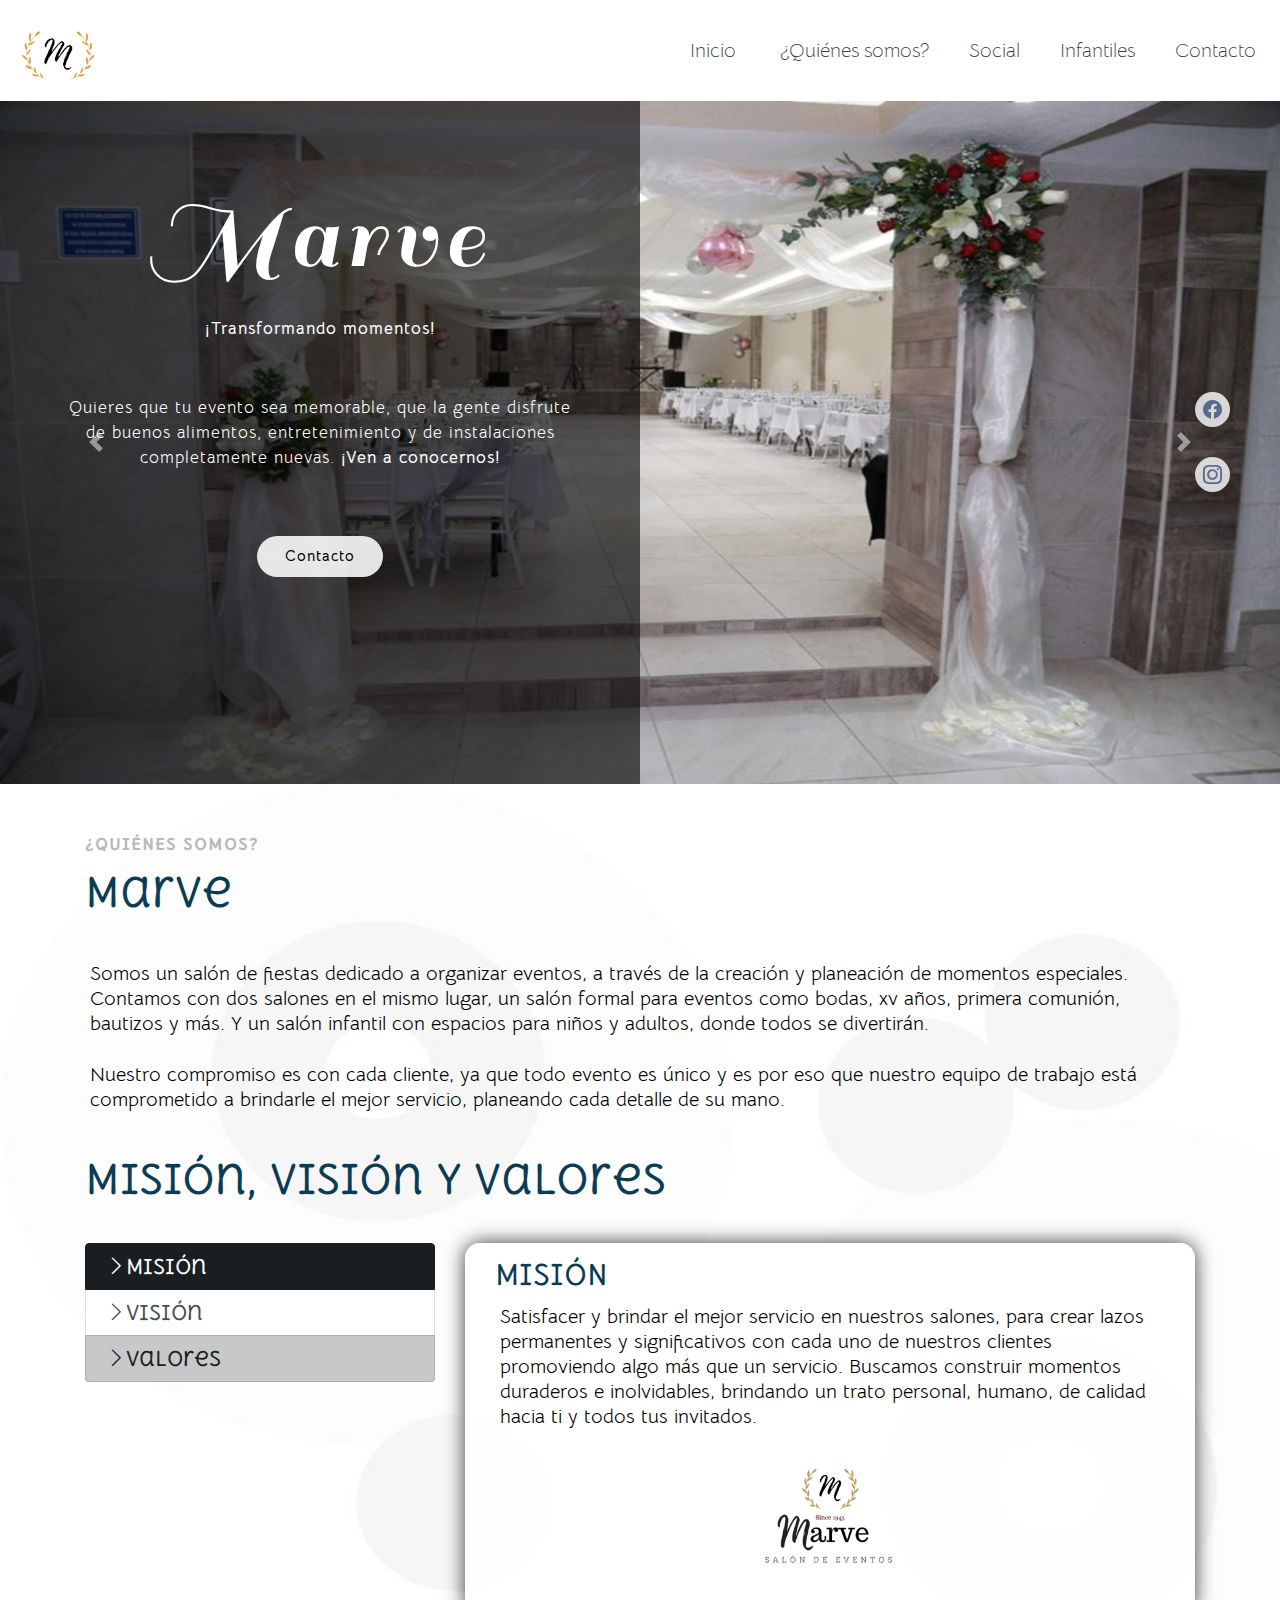
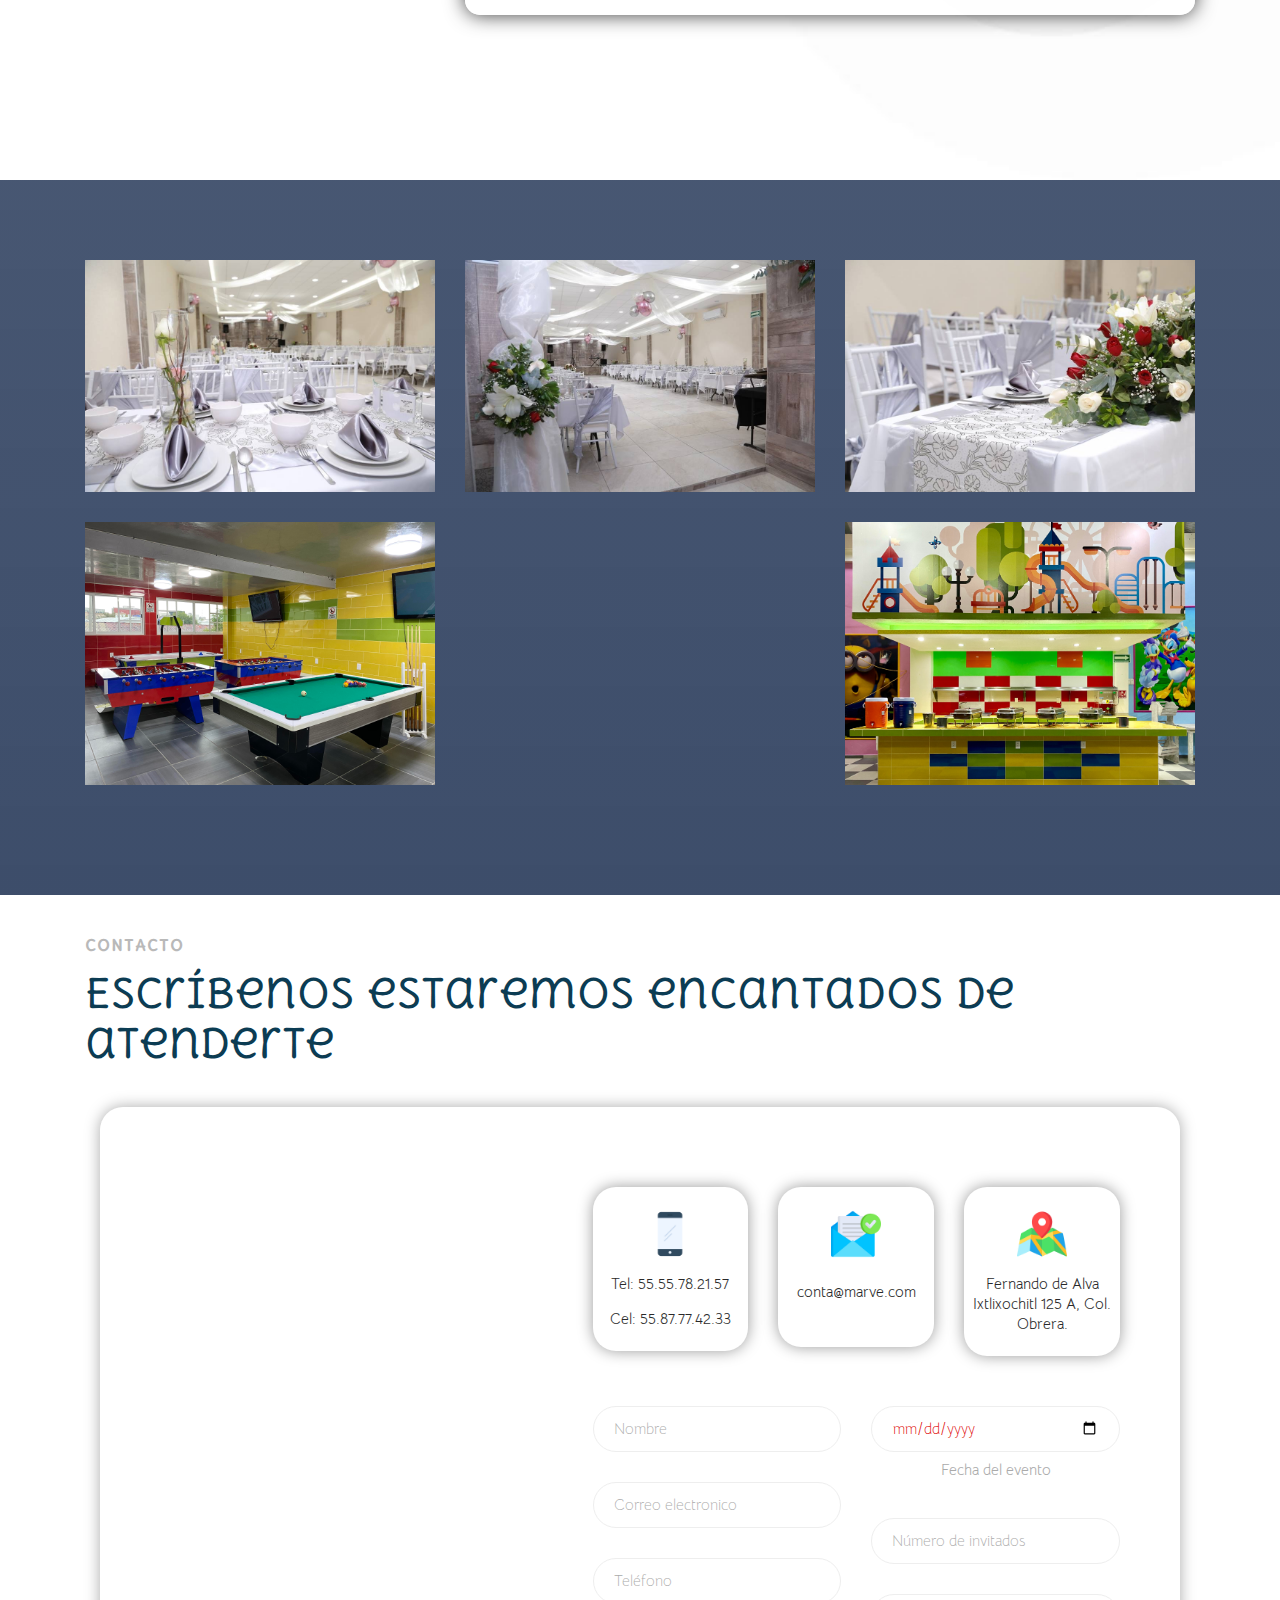
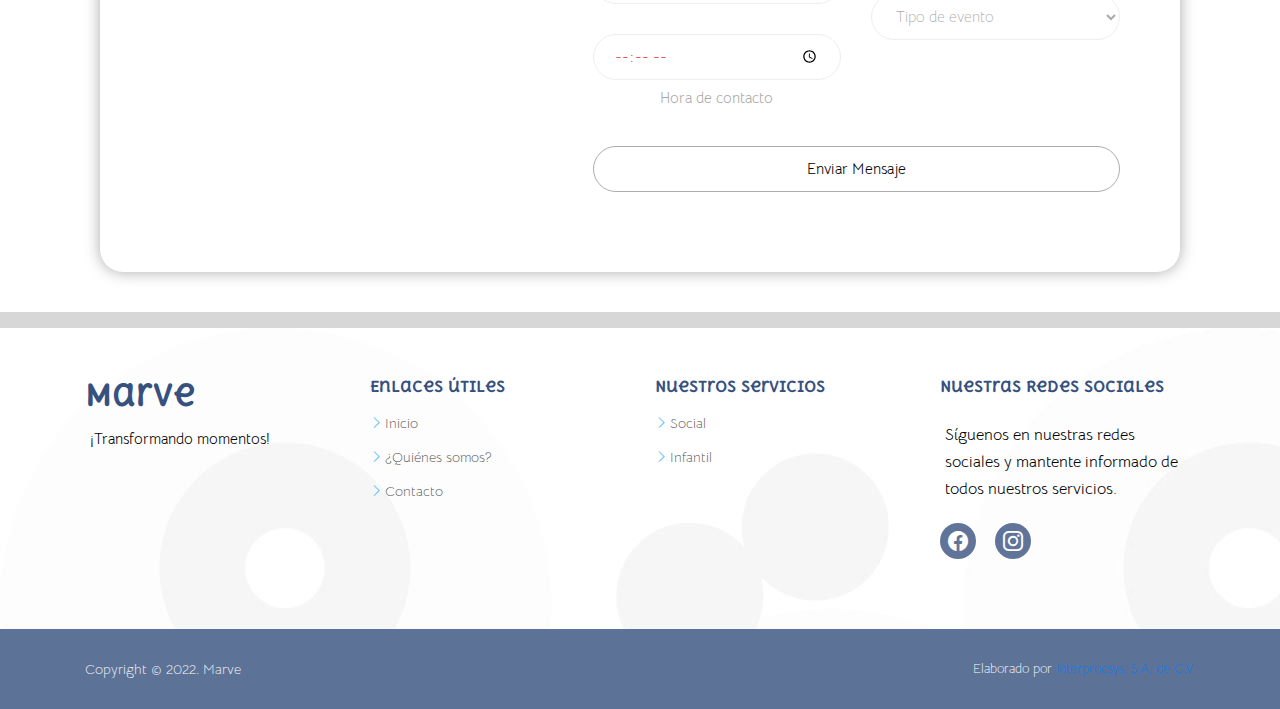
==== commit 44ddcfe4: "v1.5" ====
--- a/index.html
+++ b/index.html
@@ -75,13 +75,10 @@
        <a href="https://www.instagram.com/marve.eventos/" target="_blank"><i class="bi bi-instagram"></i></a>
     </div>
     <!-- Marve -->
-  
-
     <div class="row">
-
       <div class="col-lg-12">
         <div id="carouselExampleControls" class="carousel slide" data-ride="carousel">
-          <div class="carousel-inner ">
+          <div class="carousel-inner">
             <div class="carousel-item active">
               <img class="d-block w-100"  src="images/Carrusel/Galería_5.png" alt="First slide">
               <div class="carousel-caption">
@@ -92,19 +89,49 @@
                 <div class="btn-group d-none d-md-block">
                   <a href="#contacto" class="btn-get-started scrollto">Contacto</a> 
                 </div>
-            </div></div></div>
-            <div class="carousel-item">
-              <img src="images/Carrusel/Galería_2.png" class="h-75 d-inline-block" alt="..."  >
-              <div class="carousel-caption">
-                <div class="hero-content">
-                  <h2>Marve</h2>
-                    <b class="responsivetext">¡Transformando momentos!</b>
-                  <p class="d-none d-md-block">Quieres que tu evento sea memorable, que la gente disfrute de buenos alimentos, entretenimiento y de instalaciones completamente nuevas. <b>¡Ven a conocernos!</b></p>
-                  <div class="btn-group d-none d-md-block">
-                    <a href="#contacto" class="btn-get-started scrollto">Contacto</a> 
-                  </div>
-              </div>
-              </div></div>
+            </div>
+          </div>
+
+        </div>
+          <div class="carousel-item">
+            <img src="images/Carrusel/Galería_2.png" class="h-75 d-inline-block" alt="..."  >
+            <div class="carousel-caption">
+              <div class="hero-content">
+                <h2>Marve</h2>
+                  <b class="responsivetext">¡Transformando momentos!</b>
+                <p class="d-none d-md-block">Quieres que tu evento sea memorable, que la gente disfrute de buenos alimentos, entretenimiento y de instalaciones completamente nuevas. <b>¡Ven a conocernos!</b></p>
+                <div class="btn-group d-none d-md-block">
+                  <a href="#contacto" class="btn-get-started scrollto">Contacto</a> 
+                </div>
+            </div>
+            </div>
+          </div>
+          <div class="carousel-item">
+            <img src="images/Carrusel/Galería_4.png" class="h-75 d-inline-block" alt="..."  >
+            <div class="carousel-caption">
+              <div class="hero-content">
+                <h2>Marve</h2>
+                  <b class="responsivetext">¡Transformando momentos!</b>
+                <p class="d-none d-md-block">Quieres que tu evento sea memorable, que la gente disfrute de buenos alimentos, entretenimiento y de instalaciones completamente nuevas. <b>¡Ven a conocernos!</b></p>
+                <div class="btn-group d-none d-md-block">
+                  <a href="#contacto" class="btn-get-started scrollto">Contacto</a> 
+                </div>
+            </div>
+            </div>
+          </div>
+          <div class="carousel-item">
+            <img src="images/Carrusel/Galería_7.jpg" class="h-75 d-inline-block" alt="..."  >
+            <div class="carousel-caption">
+              <div class="hero-content">
+                <h2>Marve</h2>
+                  <b class="responsivetext">¡Transformando momentos!</b>
+                <p class="d-none d-md-block">Quieres que tu evento sea memorable, que la gente disfrute de buenos alimentos, entretenimiento y de instalaciones completamente nuevas. <b>¡Ven a conocernos!</b></p>
+                <div class="btn-group d-none d-md-block">
+                  <a href="#contacto" class="btn-get-started scrollto">Contacto</a> 
+                </div>
+            </div>
+            </div>
+          </div>
           <a class="carousel-control-prev" href="#carouselExampleControls" role="button" data-slide="prev">
             <span class="carousel-control-prev-icon" aria-hidden="true"></span>
             <span class="sr-only">Previous</span>
@@ -217,7 +244,7 @@
                     <div class="col-lg-4 col-md-6 portfolio-item filter-web">
                       <div class="portfolio-img"><img src="images/Galería social/Galería_4.jpg" class="img-fluid" alt=""></div>
                       <div class="portfolio-info">
-                        <h4>Salón Marve</h4>
+                        <h4>Sal&oacute;n Marve</h4>
                         <p></p>
                         <a class="portfolio-lightbox preview-link">
                           <i class="bi bi-eye" data-toggle="modal" data-target="#imagen2"></i></a>
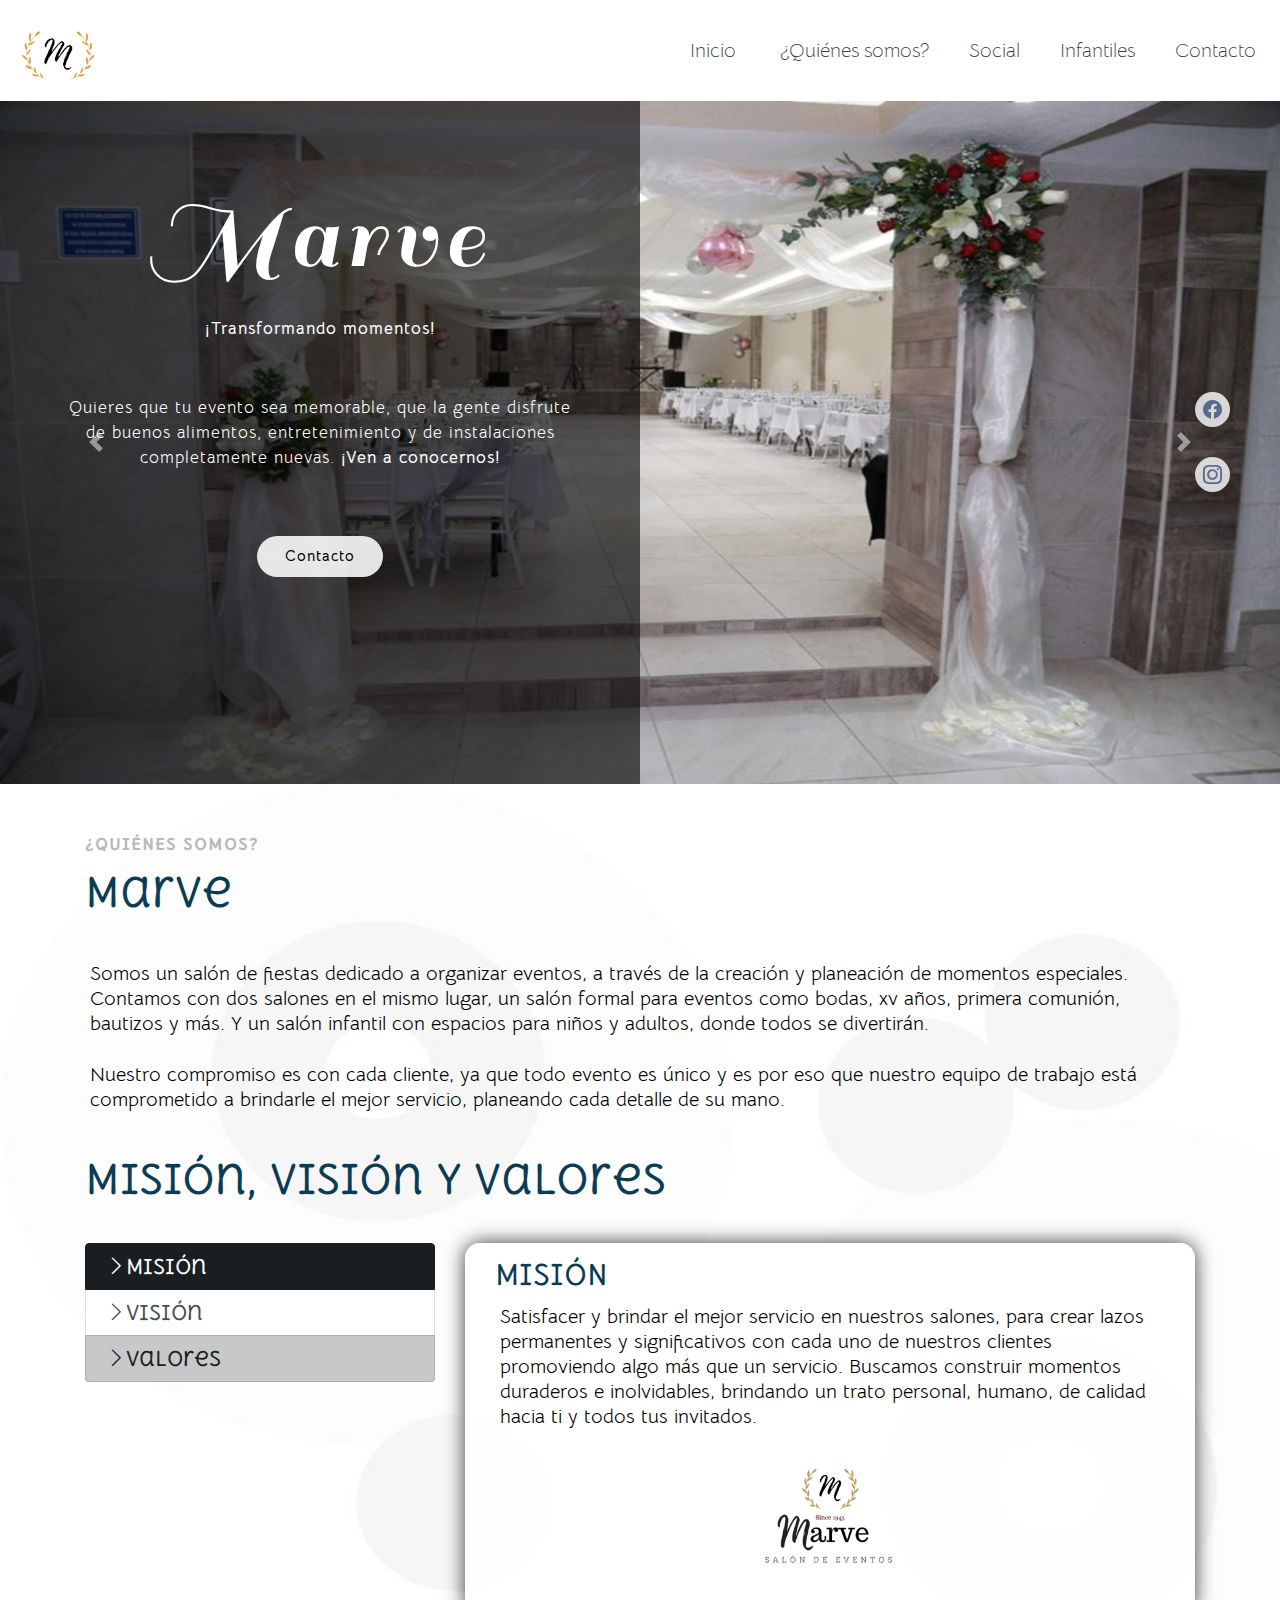
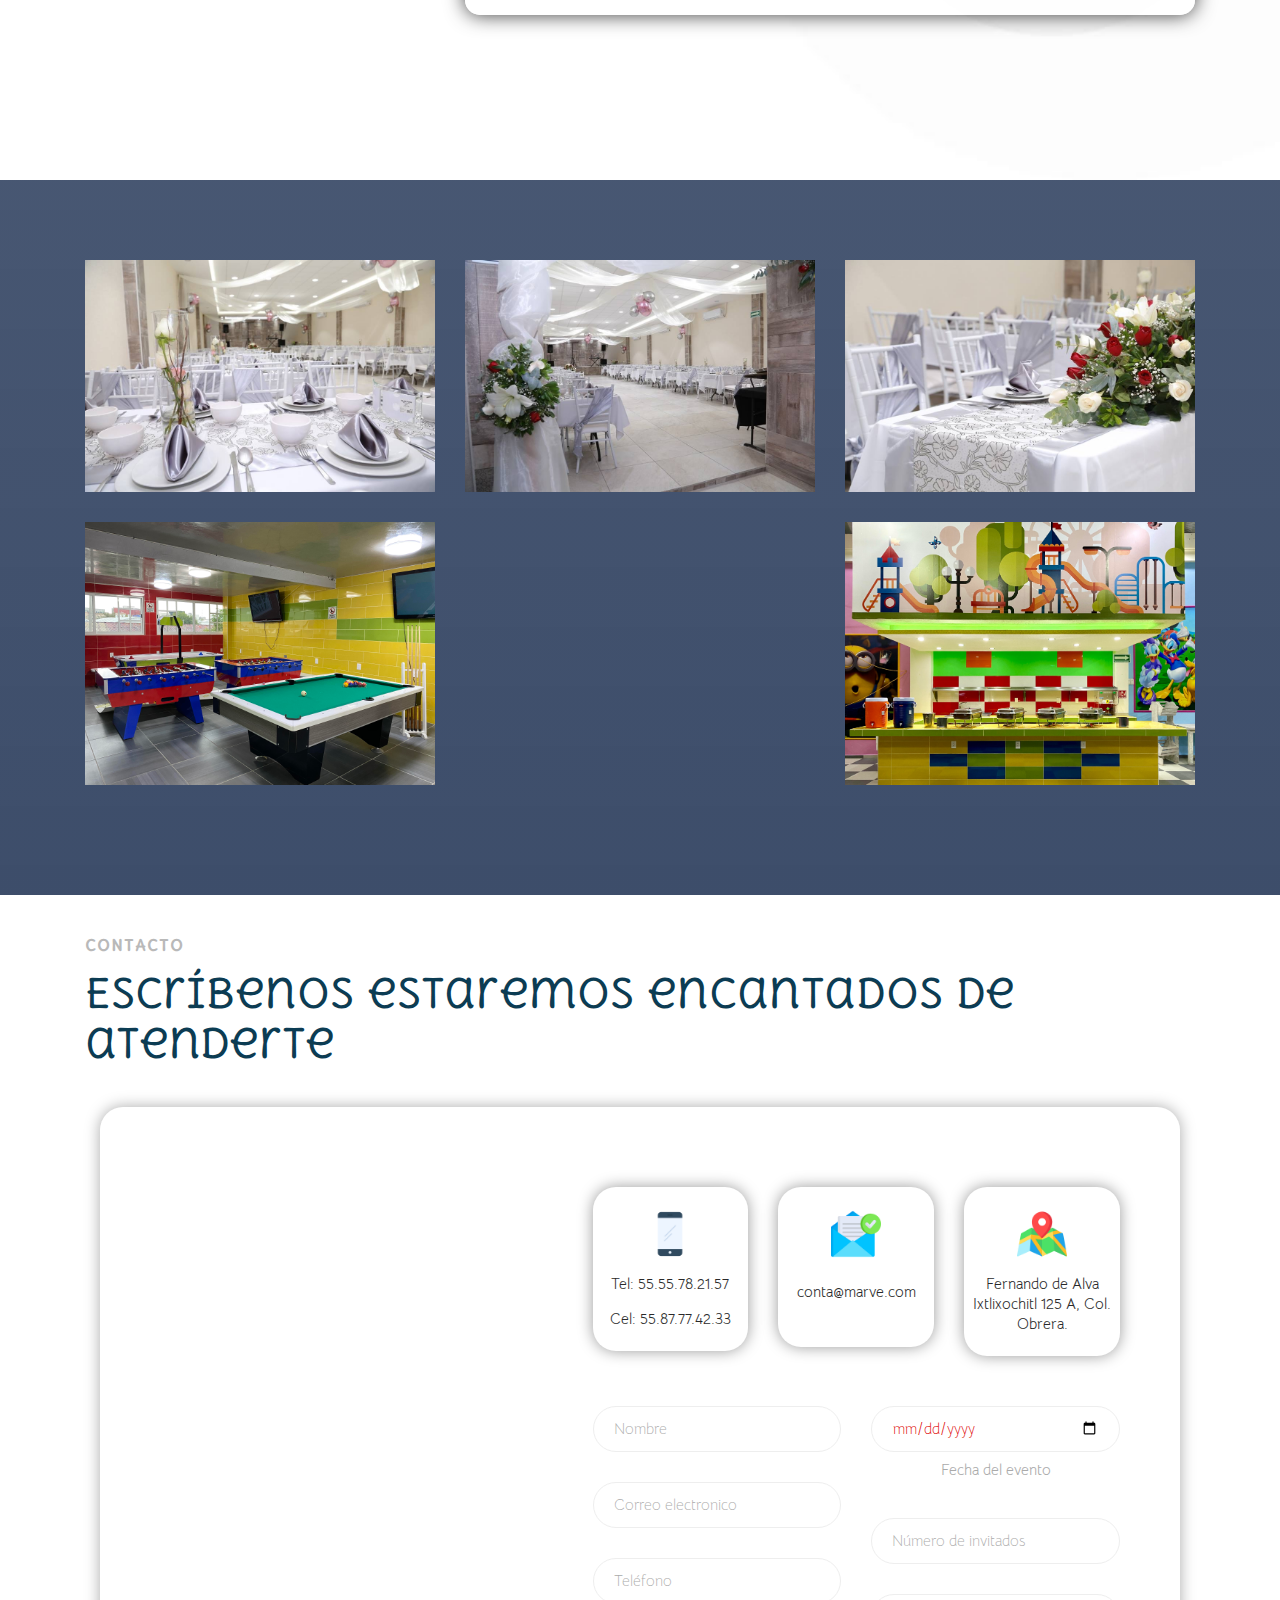
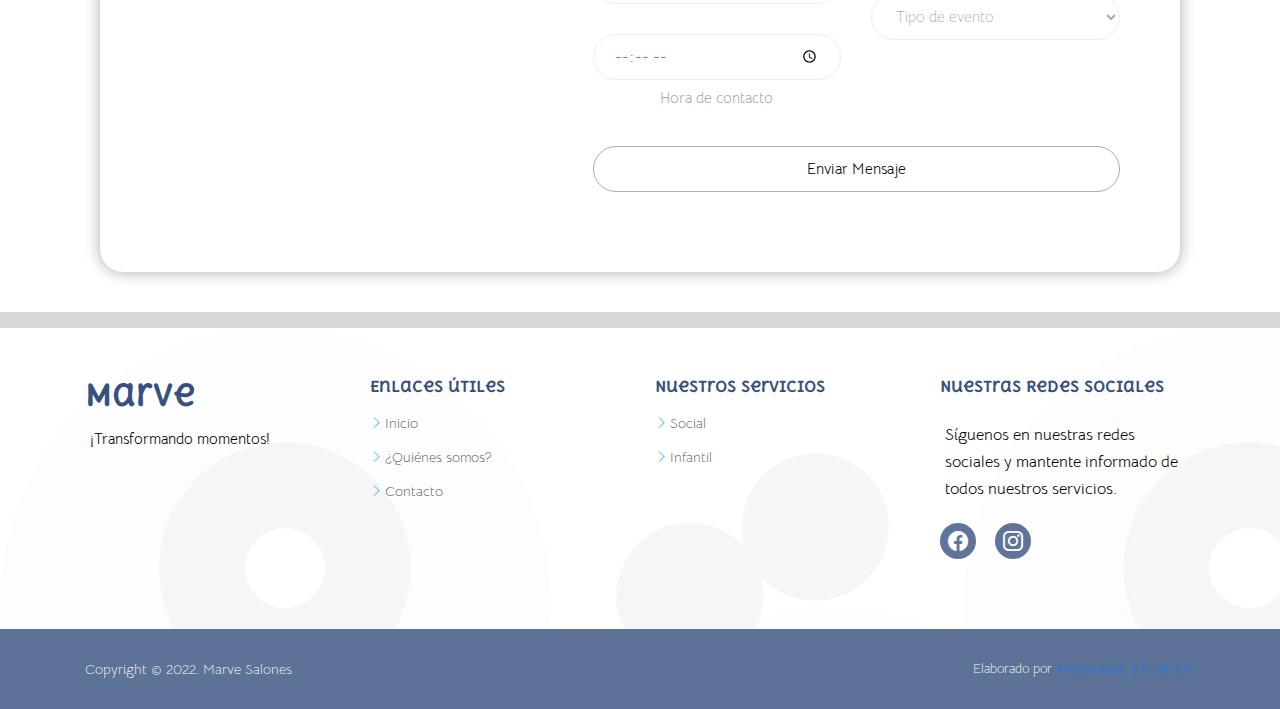
==== commit 88b59fc5: "v1.5" ====
--- a/index.html
+++ b/index.html
@@ -107,7 +107,7 @@
             </div>
           </div>
           <div class="carousel-item">
-            <img src="images/Carrusel/Galería_4.png" class="h-75 d-inline-block" alt="..."  >
+            <img src="images/Carrusel/Galería_1.JPG" class="h-75 d-inline-block" alt="..."  >
             <div class="carousel-caption">
               <div class="hero-content">
                 <h2>Marve</h2>
@@ -120,7 +120,7 @@
             </div>
           </div>
           <div class="carousel-item">
-            <img src="images/Carrusel/Galería_7.jpg" class="h-75 d-inline-block" alt="..."  >
+            <img src="images/Carrusel/Galería_2.JPG" class="h-75 d-inline-block" alt="..."  >
             <div class="carousel-caption">
               <div class="hero-content">
                 <h2>Marve</h2>
@@ -532,7 +532,7 @@
   
       <div class="container footer-bottom clearfix">
         <div class="copyright">
-          Copyright &copy; 2022. Marve
+          Copyright &copy; 2022. Marve Salones
         </div>
         <div class="credits">
           Elaborado por <a href="http://www.interprocsys.com" target="_blank">Interprocsys, S.A. de C.V.
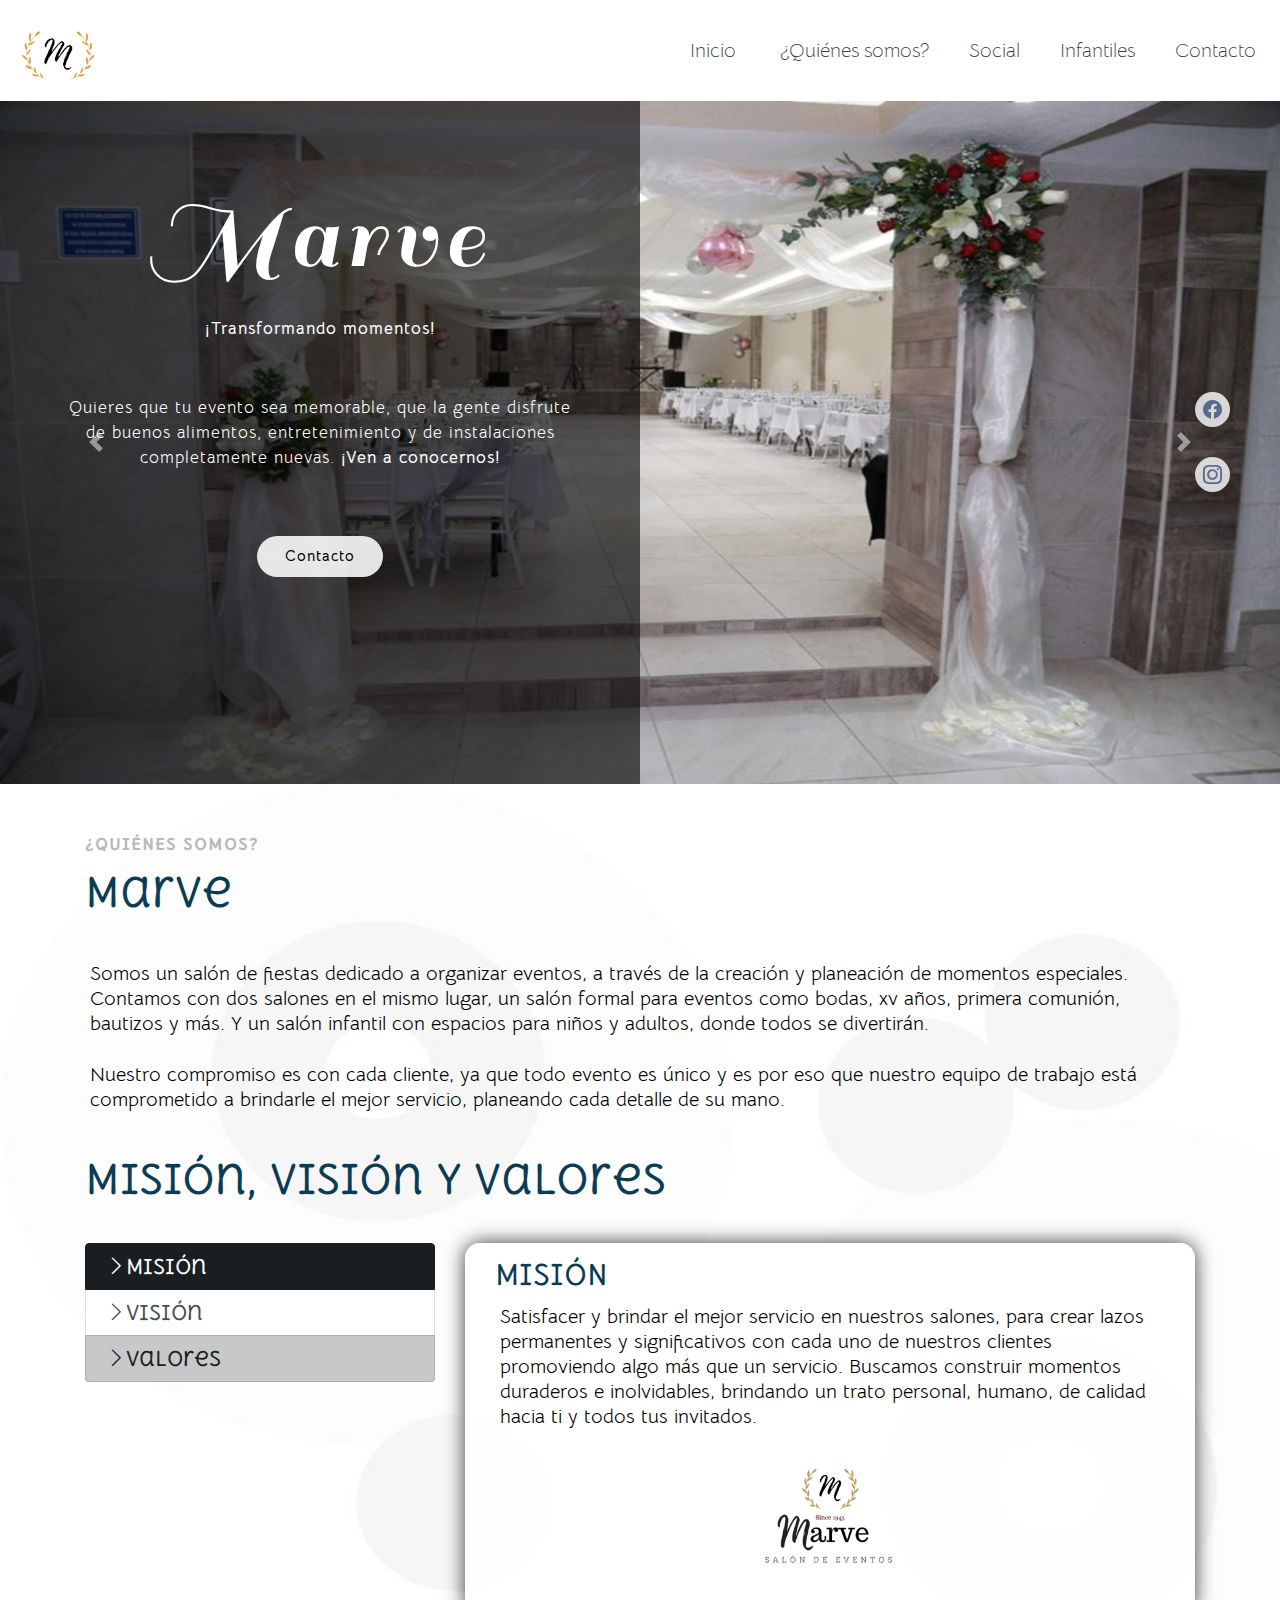
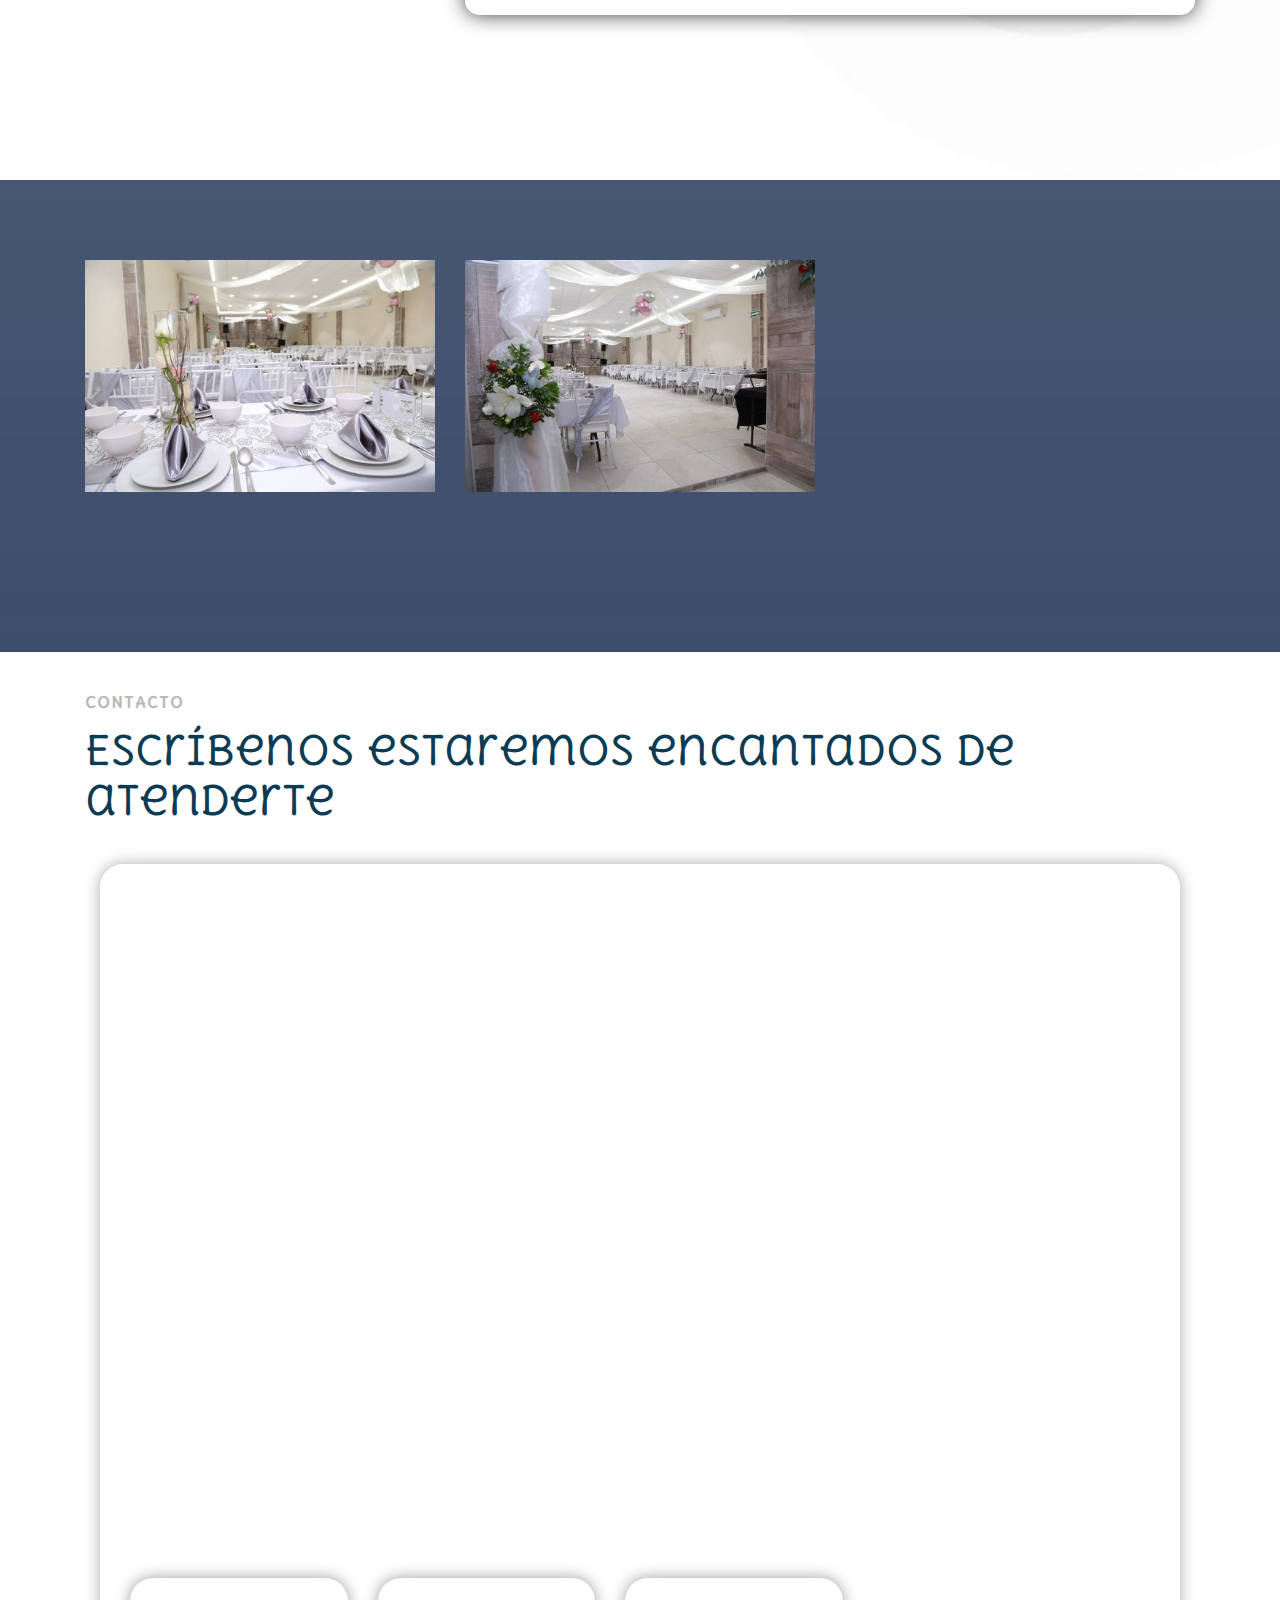
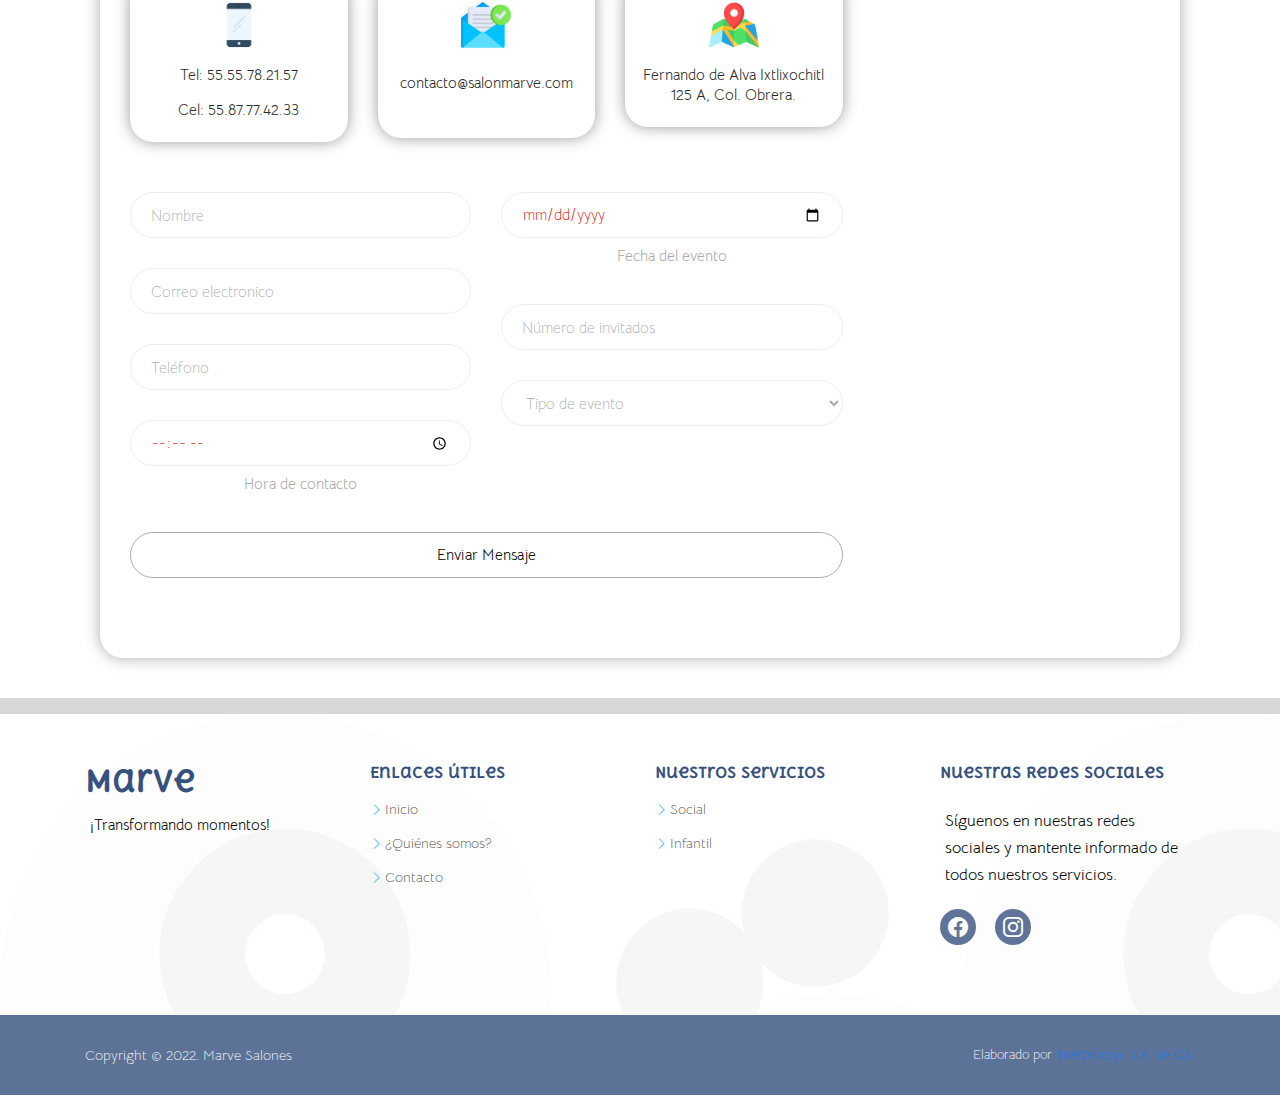
==== commit 49f6b2ea: "v1.6" ====
--- a/index.html
+++ b/index.html
@@ -7,13 +7,11 @@
     <!-- Bootstrap CSS -->
     <link rel="stylesheet" href="https://maxcdn.bootstrapcdn.com/bootstrap/4.0.0/css/bootstrap.min.css" integrity="sha384-Gn5384xqQ1aoWXA+058RXPxPg6fy4IWvTNh0E263XmFcJlSAwiGgFAW/dAiS6JXm" crossorigin="anonymous">
     <!--CSS -->
-    <link rel="stylesheet" href="./style.css" />
+    <link rel="stylesheet" href="style.css" />
     <!-- Google Fonts -->
     <link href="https://fonts.googleapis.com/css2?family=Aldrich&family=Bellota+Text:ital,wght@1,300&display=swap" rel="stylesheet">
     <link href="https://fonts.googleapis.com/css2?family=Sail&display=swap" rel="stylesheet">
     <link href="https://fonts.googleapis.com/css2?family=Delius+Unicase&display=swap" rel="stylesheet">
-
-
 
     <!-- Iconos Bootstrap -->
   <link rel="stylesheet" href="https://cdn.jsdelivr.net/npm/bootstrap-icons@1.8.1/font/bootstrap-icons.css">
@@ -31,7 +29,7 @@
 <!-- Barra de navegación /sticky-top-->
           <div class="col-lg-12 ">
             <nav class="navbar fixed-top navbar-expand-lg">
-                <a class="navbar-brand" href="#home"><img class="navbar-brand" src="images/logo_2.png" alt="logo"></a>
+                <a class="navbar-brand" href="#home"><img class="navbar-brand" src="./images/logo_2.png" alt="logo"></a>
                 <button class="navbar-toggler" type="button" data-toggle="collapse" data-target="#navbarSupportedContent" aria-controls="navbarSupportedContent" aria-expanded="false" aria-label="Toggle navigation">
                   <span class="navbar-toggler-icon text-dark"> <i class="bi bi-list"></i></span>
                 </button>
@@ -80,7 +78,8 @@
         <div id="carouselExampleControls" class="carousel slide" data-ride="carousel">
           <div class="carousel-inner">
             <div class="carousel-item active">
-              <img class="d-block w-100"  src="images/Carrusel/Galería_5.png" alt="First slide">
+              <!--img class="d-block w-100" src="./images/Carrusel/Galería_5.png" alt="First slide"-->
+              <img class="d-block w-100" src="./images/Carrusel/Galería_5.png" alt="First slide">
               <div class="carousel-caption">
                 <div class="hero-content">
                 <h2>Marve</h2>
@@ -91,10 +90,9 @@
                 </div>
             </div>
           </div>
-
         </div>
           <div class="carousel-item">
-            <img src="images/Carrusel/Galería_2.png" class="h-75 d-inline-block" alt="..."  >
+            <img src="./images/Carrusel/Galería_2.png" class="h-75 d-inline-block" alt="Second slide">
             <div class="carousel-caption">
               <div class="hero-content">
                 <h2>Marve</h2>
@@ -107,8 +105,8 @@
             </div>
           </div>
           <div class="carousel-item">
-            <img src="images/Carrusel/Galería_1.JPG" class="h-75 d-inline-block" alt="..."  >
-            <div class="carousel-caption">
+              <img class="d-block w-100" src="./images/Carrusel/Galería_1.JPG" alt="...">
+              <div class="carousel-caption">
               <div class="hero-content">
                 <h2>Marve</h2>
                   <b class="responsivetext">¡Transformando momentos!</b>
@@ -120,7 +118,7 @@
             </div>
           </div>
           <div class="carousel-item">
-            <img src="images/Carrusel/Galería_2.JPG" class="h-75 d-inline-block" alt="..."  >
+            <img src="./images/Carrusel/Galería_2.JPG" class="h-75 d-inline-block" alt="...">
             <div class="carousel-caption">
               <div class="hero-content">
                 <h2>Marve</h2>
@@ -187,8 +185,8 @@
                                 </div>
                                 <div class="col-8">
                                   <div class="tab-content" id="nav-tabContent">
-                                    <div class="tab-pane fade show active" id="list-profile" role="tabpanel" aria-labelledby="list-profile-list"><h2>MISIÓN </h2><p> Satisfacer y brindar el mejor servicio en nuestros salones, para crear lazos permanentes y significativos con cada uno de nuestros clientes promoviendo algo más que un servicio. Buscamos construir momentos duraderos e inolvidables, brindando un trato personal, humano, de calidad hacia ti y todos tus invitados.</p><img class="img-info" src="images/logo_3.png"></p></div>
-                                    <div class="tab-pane fade" id="list-messages" role="tabpanel" aria-labelledby="list-messages-list"><h2>VISIÓN</h2><p>Colocar nuestro negocio como uno de los salones de eventos de mayor reconocimiento de la zona, con un crecimiento continuo y desarrollo continuó, otorgando la mejor calidad en nuestros servicios.</p><img class="img-info" src="images/logo_1.png"></p></div>
+                                    <div class="tab-pane fade show active" id="list-profile" role="tabpanel" aria-labelledby="list-profile-list"><h2>MISIÓN </h2><p> Satisfacer y brindar el mejor servicio en nuestros salones, para crear lazos permanentes y significativos con cada uno de nuestros clientes promoviendo algo más que un servicio. Buscamos construir momentos duraderos e inolvidables, brindando un trato personal, humano, de calidad hacia ti y todos tus invitados.</p><img class="img-info" src="./images/logo_3.png"></p></div>
+                                    <div class="tab-pane fade" id="list-messages" role="tabpanel" aria-labelledby="list-messages-list"><h2>VISIÓN</h2><p>Colocar nuestro negocio como uno de los salones de eventos de mayor reconocimiento de la zona, con un crecimiento continuo y desarrollo continuó, otorgando la mejor calidad en nuestros servicios.</p><img class="img-info" src="./images/logo_1.png"></p></div>
                                     <div class="tab-pane fade" id="list-settings" role="tabpanel" aria-labelledby="list-settings-list"><h2>VALORES</h2><p>Es nuestra parte primordial y siempre teniéndolos presentes para la satisfacción del cliente brindándole en todo momento nuestros principios, los cuales son:
                                       <ul>
                                         <li>Honestidad.</li>
@@ -211,12 +209,9 @@
             <section id="ctas" class="ctas">
               <section id="portfolio" class="portfolio" >
                 <div class="container" data-aos="fade-up">
-          
-            
                   <div class="row portfolio-container" data-aos="fade-up" data-aos-delay="200">
-             
                     <div class="col-lg-4 col-md-6 portfolio-item filter-apps" >
-                      <div class="portfolio-img"><img src="images/Galería social/Galería_3.jpg" class="img-fluid" alt=""></div>
+                      <div class="portfolio-img"><img src="./images/Galería social/Galería_3.jpg" class="img-fluid" alt=""></div>
                       <div class="portfolio-info">
                         <h4>Salón Marve</h4>
                         <p></p>
@@ -234,7 +229,7 @@
                               <span aria-hidden="true">&times;</span>
                             </button></div>
                             <div class="modal-body">
-                              <div class="portfolio-img"><img src="images/Galería social/Galería_3.jpg" class="img-fluid" alt=""></div>
+                              <div class="portfolio-img"><img src="./images/Galería social/Galería_3.jpg" class="img-fluid" alt=""></div>
                              </div>
                             </div>
                         </div>
@@ -242,7 +237,7 @@
             
             
                     <div class="col-lg-4 col-md-6 portfolio-item filter-web">
-                      <div class="portfolio-img"><img src="images/Galería social/Galería_4.jpg" class="img-fluid" alt=""></div>
+                      <div class="portfolio-img"><img src="./images/Galería social/Galería_4.jpg" class="img-fluid" alt=""></div>
                       <div class="portfolio-info">
                         <h4>Sal&oacute;n Marve</h4>
                         <p></p>
@@ -260,22 +255,22 @@
                               <span aria-hidden="true">&times;</span>
                             </button></div>
                             <div class="modal-body">
-                              <div class="portfolio-img"><img src="images/Galería social/Galería_4.jpg" class="img-fluid" alt=""></div>
+                              <div class="portfolio-img"><img src="./images/Galería social/Galería_4.jpg" class="img-fluid" alt=""></div>
                              </div>
                             </div>
                         </div>
                       </div>
             
                     <div class="col-lg-4 col-md-6 portfolio-item filter-app">
-                      <div class="portfolio-img"><img src="images/Galería social/Galería_1.jpg" class="img-fluid" alt=""></div>
+                      <div class="portfolio-img"><img src="./images/Galería social/Galería_10.jpg" class="img-fluid" alt=""></div>
                       <div class="portfolio-info">
-                        <h4>Salón Marve</h4>
+                        <h4>Sal&oacute;n Marve</h4>
                         <p></p>
                         <a class="portfolio-lightbox preview-link">
                           <i class="bi bi-eye" data-toggle="modal" data-target="#imagen3"></i></a>
                       </div>
                     </div>
-                                <!-- Modal -->
+                    <!-- Modal -->
                     <div class="modal fade" id="imagen3" tabindex="-1" role="dialog" aria-labelledby="exampleModalLongTitle" aria-hidden="true">
                       <div class="modal-dialog" role="document">
                         <div class="modal-content">
@@ -285,16 +280,14 @@
                               <span aria-hidden="true">&times;</span>
                             </button></div>
                             <div class="modal-body">
-                              <div class="portfolio-img"><img src="images/Galería social/Galería_1.jpg" class="img-fluid" alt=""></div>
+                              <div class="portfolio-img"><img src="./images/Galería social/Galería_10.jpg" class="img-fluid" alt=""></div>
                              </div>
                             </div>
                         </div>
                       </div>
-
-          
             
                     <div class="col-lg-4 col-md-6 portfolio-item filter-card">
-                      <div class="portfolio-img"><img src="images/kids/Galería_5.JPG" class="img-fluid" alt=""></div>
+                      <div class="portfolio-img"><img src="./images/kids/Galería_5.jpg" class="img-fluid" alt=""></div>
                       <div class="portfolio-info">
                         <h4>Salón Marve</h4>
                         <p></p>
@@ -312,15 +305,14 @@
                               <span aria-hidden="true">&times;</span>
                             </button></div>
                             <div class="modal-body">
-                              <div class="portfolio-img"><img src="images/kids/Galería_5.JPG" class="img-fluid" alt=""></div>
+                              <div class="portfolio-img"><img src="./images/kids/Galería_5.jpg" class="img-fluid" alt=""></div>
                              </div>
                             </div>
                         </div>
                       </div>
-
             
                     <div class="col-lg-4 col-md-6 portfolio-item filter-web">
-                      <div class="portfolio-img"><img src="images/kids/Galería_6.JPG" class="img-fluid" alt=""></div>
+                      <div class="portfolio-img"><img src="./images/kids/Galería_6.jpg" class="img-fluid" alt=""></div>
                       <div class="portfolio-info">
                         <h4>Salón Marve</h4>
                         <p></p>
@@ -338,14 +330,14 @@
                               <span aria-hidden="true">&times;</span>
                             </button></div>
                             <div class="modal-body">
-                              <div class="portfolio-img"><img src="images/kids/Galería_6.JPG" class="img-fluid" alt=""></div>
+                              <div class="portfolio-img"><img src="./images/kids/Galería_6.jpg" class="img-fluid" alt=""></div>
                              </div>
                             </div>
                         </div>
                       </div>
             
                     <div class="col-lg-4 col-md-6 portfolio-item filter-app">
-                      <div class="portfolio-img"><img src="images/kids/Galería_7.JPG" class="img-fluid" alt=""></div>
+                      <div class="portfolio-img"><img src="./images/kids/Galería_7.jpg" class="img-fluid" alt=""></div>
                       <div class="portfolio-info">
                         <h4>Salón Marve</h4>
                         <p></p>
@@ -363,20 +355,16 @@
                               <span aria-hidden="true">&times;</span>
                             </button></div>
                             <div class="modal-body">
-                              <div class="portfolio-img"><img src="images/kids/Galería_7.JPG" class="img-fluid" alt=""></div>
+                              <div class="portfolio-img"><img src="./images/kids/Galería_7.jpg" class="img-fluid" alt=""></div>
                              </div>
                             </div>
                         </div>
                       </div>
-             
-                </div>
-            
+                </div>
                 </div>
               </section><!-- End Portfolio Section -->
-
             </section><br><br>
             <!-- End Cta Section -->
-
 
 <!----------------------------
   CONTACTO 
@@ -391,25 +379,25 @@
               <div class="about__text about__page__text">
                   <div class="section-title">
                     <span>Contacto</span>
-                      <h2>Escríbenos estaremos encantados de atenderte
+                      <h2>Escr&iacute;benos estaremos encantados de atenderte
                       </h2>
                   </div></div>
       
       <div class="col-lg-12 wow fadeInUp" data-wow-duration="0.5s" data-wow-delay="0.25s">
         <form id="contact" action="" method="post">
           <div class="row">
-            <div class="col-lg-5">
+            <div class="col-lg-12">
               <div id="map">
                 <iframe src="https://www.google.com/maps/embed?pb=!1m14!1m8!1m3!1d15051.338320625704!2d-99.1367501!3d19.419552!3m2!1i1024!2i768!4f13.1!3m3!1m2!1s0x0%3A0x18754e8148a56e81!2sSal%C3%B3n%20Marve!5e0!3m2!1ses-419!2smx!4v1647029305406!5m2!1ses-419!2smx" width="100%" height="636px" frameborder="0" style="border:0" allowfullscreen ></iframe>
               </div>
             </div>
-            <div class="col-lg-7">
+            <div class="col-lg-9">
               <div class="fill-form">
                 <div class="row">
                   <div class="col-lg-4">
                     <div class="info-post">
                       <div class="icon">
-                        <img src="images/Contacto/celular.png">
+                        <img src="./images/Contacto/celular.png">
                         <a>Tel: 55.55.78.21.57</a>
                         <a href="#">Cel: 55.87.77.42.33</a>
 
@@ -419,15 +407,15 @@
                   <div class="col-lg-4">
                     <div class="info-post">
                       <div class="icon">
-                        <img src="images/Contacto/correo.png" alt="">
-                        <p><a href="mailto:contact@marve.com">conta@marve.com</a></p>
+                        <img src="./images/Contacto/correo.png" alt="">
+                        <p><a href="mailto:contacto@salonmarve.com">contacto@salonmarve.com</a></p>
                       </div>
                     </div>
                   </div>
                   <div class="col-lg-4">
                     <div class="info-post">
                       <div class="icon">
-                        <img src="images/Contacto/ubicacion.png" alt="">
+                        <img src="./images/Contacto/ubicacion.png" alt="">
                         <a>Fernando de Alva Ixtlixochitl 125 A, Col. Obrera.</a>
                       </div>
                     </div>
@@ -465,7 +453,7 @@
                   </div>
                   <div class="col-lg-12">
                     <fieldset>
-                      <button type="submit" id="form-submit" class="main-button ">Enviar Mensaje</button>
+                      <button href="#" class="main-button ">Enviar Mensaje</button>
                     </fieldset>
                   </div>
                 </div>
--- a/style.css
+++ b/style.css
@@ -24,10 +24,9 @@
   line-height : 25px;
 }
 
-
 /* 
 ---------------------------------------------
-Barra de navegación
+Barra de navegacion
 --------------------------------------------- 
 */
 .nav-link {
@@ -49,9 +48,7 @@
   width: 85px;
   height: 85px;
 }
-
-
-/*End - Barra de navegación*/
+/*End - Barra de navegacion*/
 
 
 /* 
@@ -68,45 +65,42 @@
 
 /* Redes sociales */
 .welcome-social-info {
-font-size: 19px;
-width: auto;
-height: auto;
-position: absolute;
-top: 50%;
-right: 50px;
-z-index: 99;
-display: -webkit-box;
-display: -ms-flexbox;
-display: flex;
--webkit-box-orient: vertical;
--webkit-box-direction: normal;
--ms-flex-direction: column;
-flex-direction: column;
--webkit-transform: translateY(-50%);
-transform: translateY(-50%)
-
+  font-size: 19px;
+  width: auto;
+  height: auto;
+  position: absolute;
+  top: 50%;
+  right: 50px;
+  z-index: 99;
+  display: -webkit-box;
+  display: -ms-flexbox;
+  display: flex;
+  -webkit-box-orient: vertical;
+  -webkit-box-direction: normal;
+  -ms-flex-direction: column;
+  flex-direction: column;
+  -webkit-transform: translateY(-50%);
+  transform: translateY(-50%)
 }
 
 .welcome-social-info > a {
-margin-bottom: 30px;
-display: inline-block;
-background: #ffffffce;
-color: rgba(55, 81, 126, 0.8);
-line-height: 1;
-padding: 8px 0;
-border-radius: 50%;
-text-align: center;
-width: 35px;
-height: 35px;
-
+  margin-bottom: 30px;
+  display: inline-block;
+  background: #ffffffce;
+  color: rgba(55, 81, 126, 0.8);
+  line-height: 1;
+  padding: 8px 0;
+  border-radius: 50%;
+  text-align: center;
+  width: 35px;
+  height: 35px
 }
 
 .welcome-social-info > a:last-child {
-margin-bottom: 0;
+  margin-bottom: 0;
 }
 
 /* Texto en imagenes */
-
 .marve-hero-area {
   width: 100%;
   position: relative;
@@ -137,9 +131,7 @@
   height: 350px;
 }
 
-
 /* Carousel principal */
-
 .carousel-caption {
   position: absolute; 
   right: 50%;
@@ -149,11 +141,8 @@
   color: #fff;
   text-align: center;
   background-color: rgba(0, 0, 0, 0.61);
-  height: 125vh;
-  
-}
-
-
+  height: 125vh
+}
 
 .single-hero-slides:before {
   width: 100%;
@@ -171,23 +160,23 @@
   position: absolute;
   width: calc(60% - 112px);
   background-image: linear-gradient(
-        to right,
-        rgba(255, 68, 0, 0.596),
-        rgba(255, 166, 0, 0.589),
-        rgba(255, 217, 0, 0.678),
-        rgba(144, 238, 144, 0.664),
-        rgba(0, 255, 255, 0.651),
-        rgba(30, 143, 255, 0.658),
-        rgba(147, 112, 216, 0.705),
-        rgba(255, 105, 180, 0.705),
-        rgba(255, 68, 0, 0.685));
+    to right,
+    rgba(255, 68, 0, 0.596),
+    rgba(255, 166, 0, 0.589),
+    rgba(255, 217, 0, 0.678),
+    rgba(144, 238, 144, 0.664),
+    rgba(0, 255, 255, 0.651),
+    rgba(30, 143, 255, 0.658),
+    rgba(147, 112, 216, 0.705),
+    rgba(255, 105, 180, 0.705),
+    rgba(255, 68, 0, 0.685)
+  );
   height: 100%;
   top: 0;
   left: 0;
   content: '';
   z-index: -1;
 }
-
 
 .single-hero-slides2:before {
   width: 100%;
@@ -199,7 +188,6 @@
   top: 0;
   left: 0;
 }
-
 
 /* slides-index:social */
 .single-hero-slides4:after {
@@ -232,7 +220,6 @@
   margin-bottom: 20px;
   font-family: 'Sail', cursive;    
   letter-spacing: 7px;
-
 }
 
 .hero-contentkids h2 {
@@ -242,7 +229,6 @@
   font-family: 'Rampart One', cursive;
   letter-spacing: 7px;
   font-weight: bold;
-
 }
 
 .hero-contentquienes h2 {
@@ -251,7 +237,6 @@
   margin-bottom: 20px;
   font-family: 'Sail', cursive;    
   letter-spacing: 7px;
-
 }
 
 .hero-contentquienes  p {
@@ -260,7 +245,6 @@
   margin-bottom: 20px;
   letter-spacing: 7px;
 }
-
 
 .hero-contentkids  p {
   font-size: 15px;
@@ -298,8 +282,6 @@
   margin-bottom: 20px;
   letter-spacing: 7px;
 }
-
-
 
 /* Tamaño parrafo*/
 
@@ -310,16 +292,15 @@
   font-family: 'Bellota Text', cursive;
   letter-spacing: 1px;
   margin: 8%;    
-
 }
 
 .responsivetext {
   font-size: 1.3vw;
   color: #fff;
   font-family: 'Bellota Text', cursive;
-    letter-spacing: 1px; 
-    font-weight: bold;
-  }
+  letter-spacing: 1px; 
+  font-weight: bold;
+}
 
 .section-titlekids p {
   padding: 12px;
@@ -339,7 +320,6 @@
 	display: block;
 	margin-bottom: 12px;
 }
-
 
 .hero-slides-nav {
   width: 375px;
@@ -361,7 +341,6 @@
   content: '';
   z-index: -1;
 }
-
 
 /* Botones contacto */
 
@@ -380,7 +359,6 @@
   font-weight: bold;
 }
 
-
 .btn-get-started:hover {
   background: rgba(55, 81, 126, 0.8);
   color: rgb(255, 255, 255);
@@ -393,9 +371,7 @@
     padding: 10px 24px 11px 24px;
   }
 }
-
 /* End home*/
-
 
 
 /* 
@@ -419,7 +395,6 @@
   font-family: 'Delius Unicase', cursive;
   font-size: 28px;
   color: #0c3c53;
-
 }
 
 .section-title h2 {
@@ -428,22 +403,20 @@
   color: #0c3c53;
 	line-height: 50px;
 	/*text-transform: uppercase;*/
-
 }
 
 .section-titlekids h2 {
 	font-size: 50px;
   color: #0c3c53;
 	line-height: 50px;
-font-family: 'Rampart One', cursive;
+  font-family: 'Rampart One', cursive;
 }
 
 .section-titlekidspaquete h2 {
 	font-size: 50px;
   color: #000000;
 	line-height: 50px;
-font-family: 'Rampart One', cursive;
-
+  font-family: 'Rampart One', cursive;
 }
 
 .section-titlepaquetesocial h2 {
@@ -457,7 +430,6 @@
 	padding-top: 120px;
 	padding-bottom: 165px;
 	overflow: hidden;
-  
 }
 
 .hero-container {
@@ -470,17 +442,10 @@
 	padding-bottom: 90px;
   width: 100%;
   height: 400px;
-  background: url(images/slider-right-dec.jpg);
+  background: url(./images/slider-right-dec.jpg);
   background-repeat: no-repeat;
   background-size: 100% 100%;
   height: auto;
- /*  background-color: #ffffff;
-font-family: 'Bellota Text', cursive;
-font-weight: 700;
-color: var(--color-light);
-letter-spacing: .05rem;
-border-top: 50px solid #85A6A0;*/
-  
 }
 
 /* Mision, vision valores*/
@@ -508,13 +473,12 @@
   display:block;
 margin:auto;
 }
-
-/* end ¡quienes somos*/
+/* end quienes somos*/
 
 
 /*
 ---------------------------------------------
-Galería de imagenes
+Galeria de imagenes
 --------------------------------------------- 
 */
 img { width: 100%};
@@ -533,7 +497,6 @@
 .contact-us .section-heading .line-dec {
   margin: 0 auto;
 }
-
 
 form#contact {
   box-shadow: 0px 0px 15px rgba(0, 0, 0, 0.336);
@@ -541,7 +504,6 @@
   background-color: #fff;
   border-radius: 23px;
   text-align: center;
-  
 }
 
 form#contact #map iframe {
@@ -646,8 +608,6 @@
   color: rgba(255, 255, 255, 0.918)!important;
 }
 
-
-
 label {
   font-family: 'Bellota Text', cursive;
   display: inline-block;
@@ -656,24 +616,19 @@
   color: #aaa;
   margin-top: 8px;
   width: 100%;
-
-}
-
+}
 
 @media (max-width: 767px) {
   form#contact {
     padding: 30px;
   }
 }
-
-
 /*end Contacto/*
-
 
 
 /* 
 ---------------------------------------------
-contact - ARma tu paquete kids y social 
+contact - Arma tu paquete kids y social 
 --------------------------------------------- 
 */
 
@@ -699,8 +654,6 @@
   padding-bottom: 25px;
 }
 
-
-
 form#armatupaquete {
   box-shadow: 0px 0px 15px rgba(0, 0, 0, 0.521);
   position: relative;
@@ -716,8 +669,6 @@
   position: relative;
   z-index: 2;
 }
-
-
 
 form#armatupaquete input {
   width: 100%;
@@ -733,12 +684,9 @@
   margin-top: 30px;
 }
 
-
-
 form#armatupaquete input::placeholder {
   color: rgb(170, 170, 170);
 }
-
 
 form#armatupaquetetextarea::placeholder {
   color: rgb(138, 138, 138);
@@ -765,9 +713,7 @@
 form#armatupaquete button:hover {
   background-color: rgba(55, 81, 126, 0.8) !important;
   color: #fff!important;
-  
-}
-
+}
 
 .labelpaquetekids {
   font-family: 'Comic Neue', cursive;
@@ -822,10 +768,6 @@
   }
 }
 
-
-
-
-
 /*--------------------------------------------------------------
 # Footer background: rgb(224, 224, 224); 
 --------------------------------------------------------------*/
@@ -842,7 +784,7 @@
 
 #footer .footer-top {
   padding: 50px 0 30px 0;
-  background: url(images/slider-right-dec.jpg);
+  background: url(./images/slider-right-dec.jpg);
 }
 
 #footer .footer-top .footer-contact {
@@ -854,7 +796,6 @@
   margin: 0 0 10px 0;
   padding: 2px 0 2px 0;
   line-height: 1;
-  /*text-transform: uppercase;*/
   font-weight: 600;
   color: #37517e;
   font-family: 'Delius Unicase', cursive;
@@ -865,7 +806,6 @@
   line-height: 24px;
   margin-bottom: 0;
   color: rgb(0, 0, 0);
-  
 }
 
 #footer .footer-top h4 {
@@ -875,7 +815,6 @@
   position: relative;
   padding-bottom: 12px;
   font-family: 'Delius Unicase', cursive;
-
 }
 
 #footer ul {
@@ -976,7 +915,6 @@
   }
 }
 
-
 /*---------------------
   Member Section  ---- SERVICIOS PAQUETES
 -----------------------*/
@@ -1001,14 +939,11 @@
   margin: 0;
 }
 
-
-
 .member-item:hover .mi-text ul li {
   padding: 5px 0;
   display: flex;
   align-items: center;
 }
-
 
 .member-item:hover .mi-text {
 	opacity: 1;
@@ -1054,16 +989,12 @@
   font-family: 'Sail', cursive;
 }
 
-
-
 .member-item .mi-text .mt-title span {
 	font-size: 12px;
   color: rgba(55, 81, 126, 0.8);	
   letter-spacing: 1px;
   font-family: 'Delius Unicase', cursive;
-  
-}
-
+}
 
 .member-item .mi-text .mt-social a:last-child {
 	margin-right: 0;
@@ -1078,18 +1009,14 @@
   padding: 30px 20px 60px 20px;
 }
 
-
 @media only screen and (max-width: 479px) {
-
 	.member-item .mi-text {
 		padding: 30px 20px 60px 20px;
 	}
   .member-item .mi-text2 {
 		padding: 30px 20px 60px 20px;
 	}
-
-}
-
+}
 
 .member-item:hover .mi-text2 ul {
   list-style: none;
@@ -1097,14 +1024,11 @@
   margin: 0;
 }
 
-
-
 .member-item:hover .mi-text2 ul li {
   padding: 5px 0;
   display: flex;
   align-items: center;
 }
-
 
 .member-item:hover .mi-text2 {
 	opacity: 1;
@@ -1128,7 +1052,8 @@
     dodgerblue,
     mediumpurple,
     hotpink,
-    orangered);
+    orangered
+  );
   position: absolute;
 	left: 20px;
 	top: 23px;
@@ -1183,12 +1108,11 @@
 	margin-right: 0;
 }
 
-
 /*--------------------------------------------------------------
 # Team --- SERVICIOS -ADICIONALES
 --------------------------------------------------------------*/
 
-/* Adicionales isocial*/
+/* Adicionales social*/
 .team .member {
   position: relative;
   box-shadow: 0px 2px 15px rgba(0, 0, 0, 0.1);
@@ -1209,7 +1133,6 @@
   width: 50px;
   border-radius: 30%;
 }
-
 
 .team .member .pic img {
   transition: ease-in-out 0.3s;
@@ -1255,8 +1178,6 @@
   font-size: 14px;
 }
 
-
-
 /* Adicionales infantil arcoiris*/
 .team .meminfantil {
   position: relative;
@@ -1264,16 +1185,18 @@
   padding: 30px;
   border-radius: 5px;
   background-image: linear-gradient(
-        to right,
-        rgba(255, 68, 0, 0.596),
-        rgba(255, 166, 0, 0.589),
-        rgba(255, 217, 0, 0.678),
-        rgba(144, 238, 144, 0.664),
-        rgba(0, 255, 255, 0.651),
-        rgba(30, 143, 255, 0.658),
-        rgba(147, 112, 216, 0.705),
-        rgba(255, 105, 180, 0.705),
-        rgba(255, 68, 0, 0.685));  transition: 0.5s;  
+    to right,
+    rgba(255, 68, 0, 0.596),
+    rgba(255, 166, 0, 0.589),
+    rgba(255, 217, 0, 0.678),
+    rgba(144, 238, 144, 0.664),
+    rgba(0, 255, 255, 0.651),
+    rgba(30, 143, 255, 0.658),
+    rgba(147, 112, 216, 0.705),
+    rgba(255, 105, 180, 0.705),
+    rgba(255, 68, 0, 0.685)
+  );
+  transition: 0.5s;  
 }
 
 .team .meminfantil .pic {
@@ -1287,7 +1210,6 @@
   width: 50px;
   border-radius: 30%;
 }
-
 
 .team .meminfantil .pic img {
   transition: ease-in-out 0.3s;
@@ -1309,8 +1231,6 @@
   font-family: 'Rampart One', cursive;
   padding-top: 25%;
 }
-
-
 
 .team .meminfantil span {
   display: block;
@@ -1337,10 +1257,7 @@
   color: #000000;
 }
 
-
-
 /* titulos de servicios-social*/
-
 .team .member2 {
   position: relative;
   box-shadow: 0px 5px 15px rgba(0, 0, 0, 0.1);
@@ -1351,11 +1268,7 @@
   width: calc(100% - 40px);
 	height: calc(100% - 40px);
   padding-top: 10%;
-
-}
-
-
-
+}
 
 .team .member2 .paquete {
   overflow: hidden;
@@ -1393,7 +1306,9 @@
     dodgerblue,
     mediumpurple,
     hotpink,
-    orangered);  transition: 0.5s;  
+    orangered
+  );
+  transition: 0.5s;  
   width: calc(100% - 40px);
 	height: calc(100% - 40px);
 }
@@ -1409,6 +1324,7 @@
   width: 100px;
   border-radius: 50%;
 }
+
 .paquetemini:hover {
   box-shadow: 0 0 10px rgba(0,0,0,.2);
   width: 11s0px;
@@ -1425,17 +1341,13 @@
   color: #030303;
   padding: 10px;
   animation: sliding 30s linear infinite;
-
-}
-
-
+}
 
 /*--------------------------------------------------------------
 # Cta -cintilla e texto
 --------------------------------------------------------------*/
 .ctas {
-  background: linear-gradient(rgba(40, 58, 90, 0.856), rgba(40, 58, 90, 0.9)), url("images/logo_3.png") fixed center center;
-
+  background: linear-gradient(rgba(40, 58, 90, 0.856), rgba(40, 58, 90, 0.9)), url("./images/logo_3.png") fixed center center;
   background-size: cover;
   padding: 80px 0;
 }
@@ -1445,7 +1357,6 @@
   font-size: 29px;
   font-weight: 700;
   font-family: 'Delius Unicase', cursive;
-
 }
 
 .ctas p {
@@ -1484,7 +1395,6 @@
     justify-content: flex-end;
   }
 }
-
 
 /*--------------------------------------------------------------
 # Cta -cintilla arcoiris con texto
@@ -1506,7 +1416,8 @@
     rgba(0, 255, 255, 0.555),
     rgba(30, 143, 255, 0.534),
     rgba(147, 112, 216, 0.555),
-    rgba(255, 105, 180, 0.562)), url("images/kids/zGalería_1.JPG") fixed center center;
+    rgba(255, 105, 180, 0.562)),
+    url("./images/kids/zGaleria_1.jpg") fixed center center;
   background-size: cover;
   padding: 80px 0;
 }
@@ -1516,14 +1427,12 @@
   font-size: 33px;
   font-weight: 700;
   font-family: 'Rampart One', cursive;
-
 }
 
 .ctacolor p {
   color: rgb(5, 5, 5);
   font-weight: bold;
   font-family: 'Comic Neue', cursive;
-
 }
 
 .ctacolor .ctacolor-btn {
@@ -1539,7 +1448,6 @@
   border: 2px solid #ffffffd0;
   background: rgba(255, 255, 255, 0.8);
   color: rgba(0, 0, 0, 0.8);
-
   font-family: 'Rampart One', cursive;
 }
 
@@ -1547,7 +1455,6 @@
   background: rgba(55, 81, 126, 0.5);
   border: 2px solid #fffefe;
   color: rgba(255, 255, 255, 0.8);
-
 }
 
 @media (max-width: 1024px) {
@@ -1563,7 +1470,6 @@
     justify-content: flex-end;
   }
 }
-
 
 /*--------------------------------------------------------------
 # Cta -cintalla separación
@@ -1587,8 +1493,6 @@
     justify-content: flex-end;
   }
 }
-
-
 
 /*--------------------------------------------------------------
 # Portfolio
@@ -1655,12 +1559,6 @@
 .portfolio .portfolio-item:hover .portfolio-info {
   opacity: 1;
 }
-
-
-
-
-
-
 
 /*--------------------------------------------------------------
 # Pricing - PAQUETES -INFANTILES
@@ -1696,12 +1594,13 @@
     rgba(30, 143, 255, 0.466),
     rgba(147, 112, 216, 0.527),
     rgba(255, 105, 180, 0.514),
-    rgba(255, 68, 0, 0.486));
-    font-weight: bold;
-    padding-left: 17px;
-    border-radius: 10px;
-    padding: 2%;
-  }
+    rgba(255, 68, 0, 0.486)
+  );
+  font-weight: bold;
+  padding-left: 17px;
+  border-radius: 10px;
+  padding: 2%;
+}
 
 .pricing h4 {
   font-size: 48px;
@@ -1729,8 +1628,6 @@
   font-size: 18px;
 }
 
-
-
 .pricing ul li {
   padding: 10px 0 10px 30px;
   position: relative;
@@ -1743,8 +1640,6 @@
   left: 0;
   top: 6px;
 }
-
-
 
 .pricing2 .row {
   padding-top: 10px;
@@ -1759,7 +1654,6 @@
   border-radius: 10px;
 }
 
-
 .pricing2 h1 {
   font-family: 'Sail', cursive;
   font-weight: 500;
@@ -1767,12 +1661,11 @@
   font-size: 32px;
   color: #37517e;
   box-shadow: 0px 5px 15px rgba(0, 0, 0, 0.1);
-background-color: #fff;
-    padding-left: 17px;
-    border-radius: 10px;
-    padding: 5%;
-  }
-
+  background-color: #fff;
+  padding-left: 17px;
+  border-radius: 10px;
+  padding: 5%;
+}
 
 .pricing2 h4 span {
   color: #47b2e4a4;
@@ -1789,8 +1682,6 @@
   line-height: 18px;
   font-size: 18px;
 }
-
-
 
 .pricing2 ul li {
   padding: 10px 0 10px 30px;
@@ -1813,9 +1704,7 @@
   text-align: left;
   line-height: 28px;
   font-size: 17px;
-
-}
-
+}
 
 .card-body h4 {
   color: #47b2e4a4;
@@ -1823,7 +1712,6 @@
   display: block;
   font-family: 'Rampart One', cursive;
   font-weight: bold;
-
 }
 
 .socialarmapaquete {
@@ -1832,7 +1720,6 @@
   display: block;
   font-family: 'Sail', cursive;
   font-weight: bold;
-
 }
 
 .pricing .buy-btn {
@@ -1866,8 +1753,6 @@
   background: #23a3df;
 }
 
-
-
 .pricing2 .buy-btn {
   display: inline-block;
   padding: 12px 35px;
